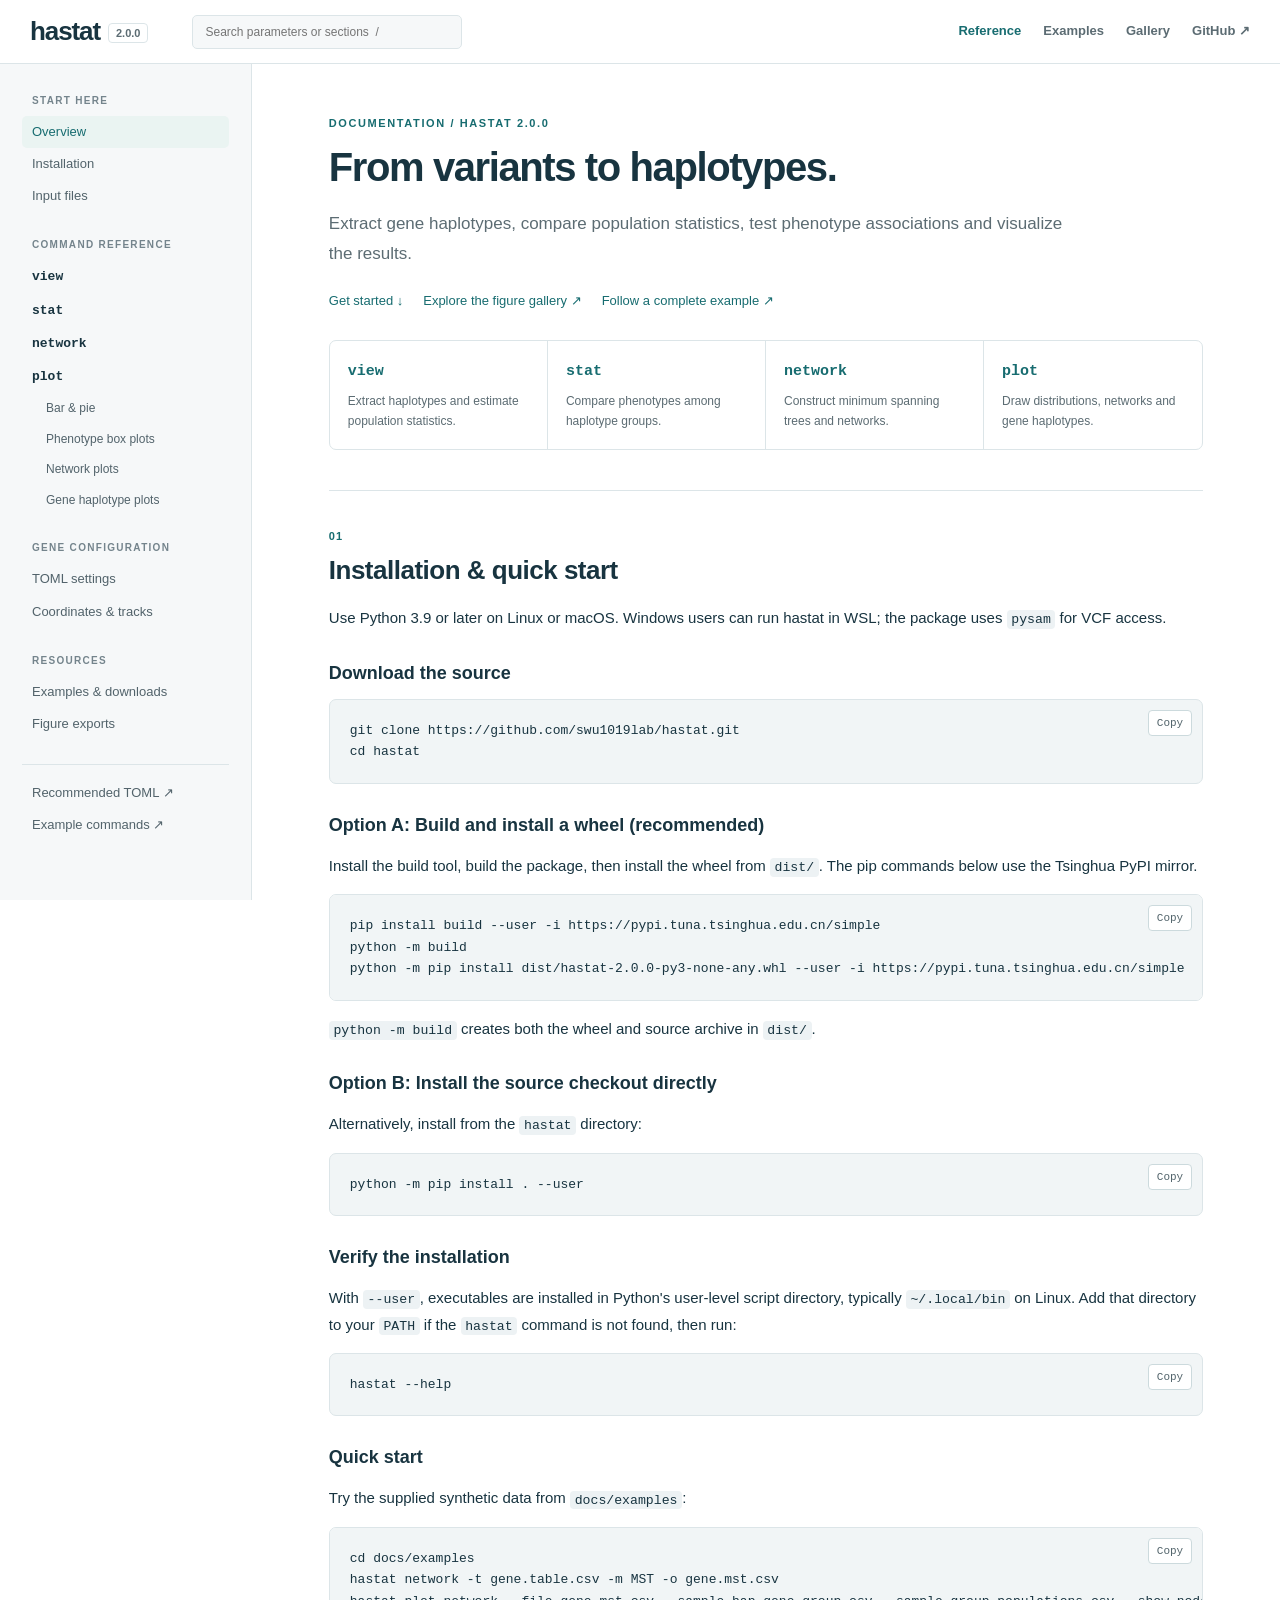
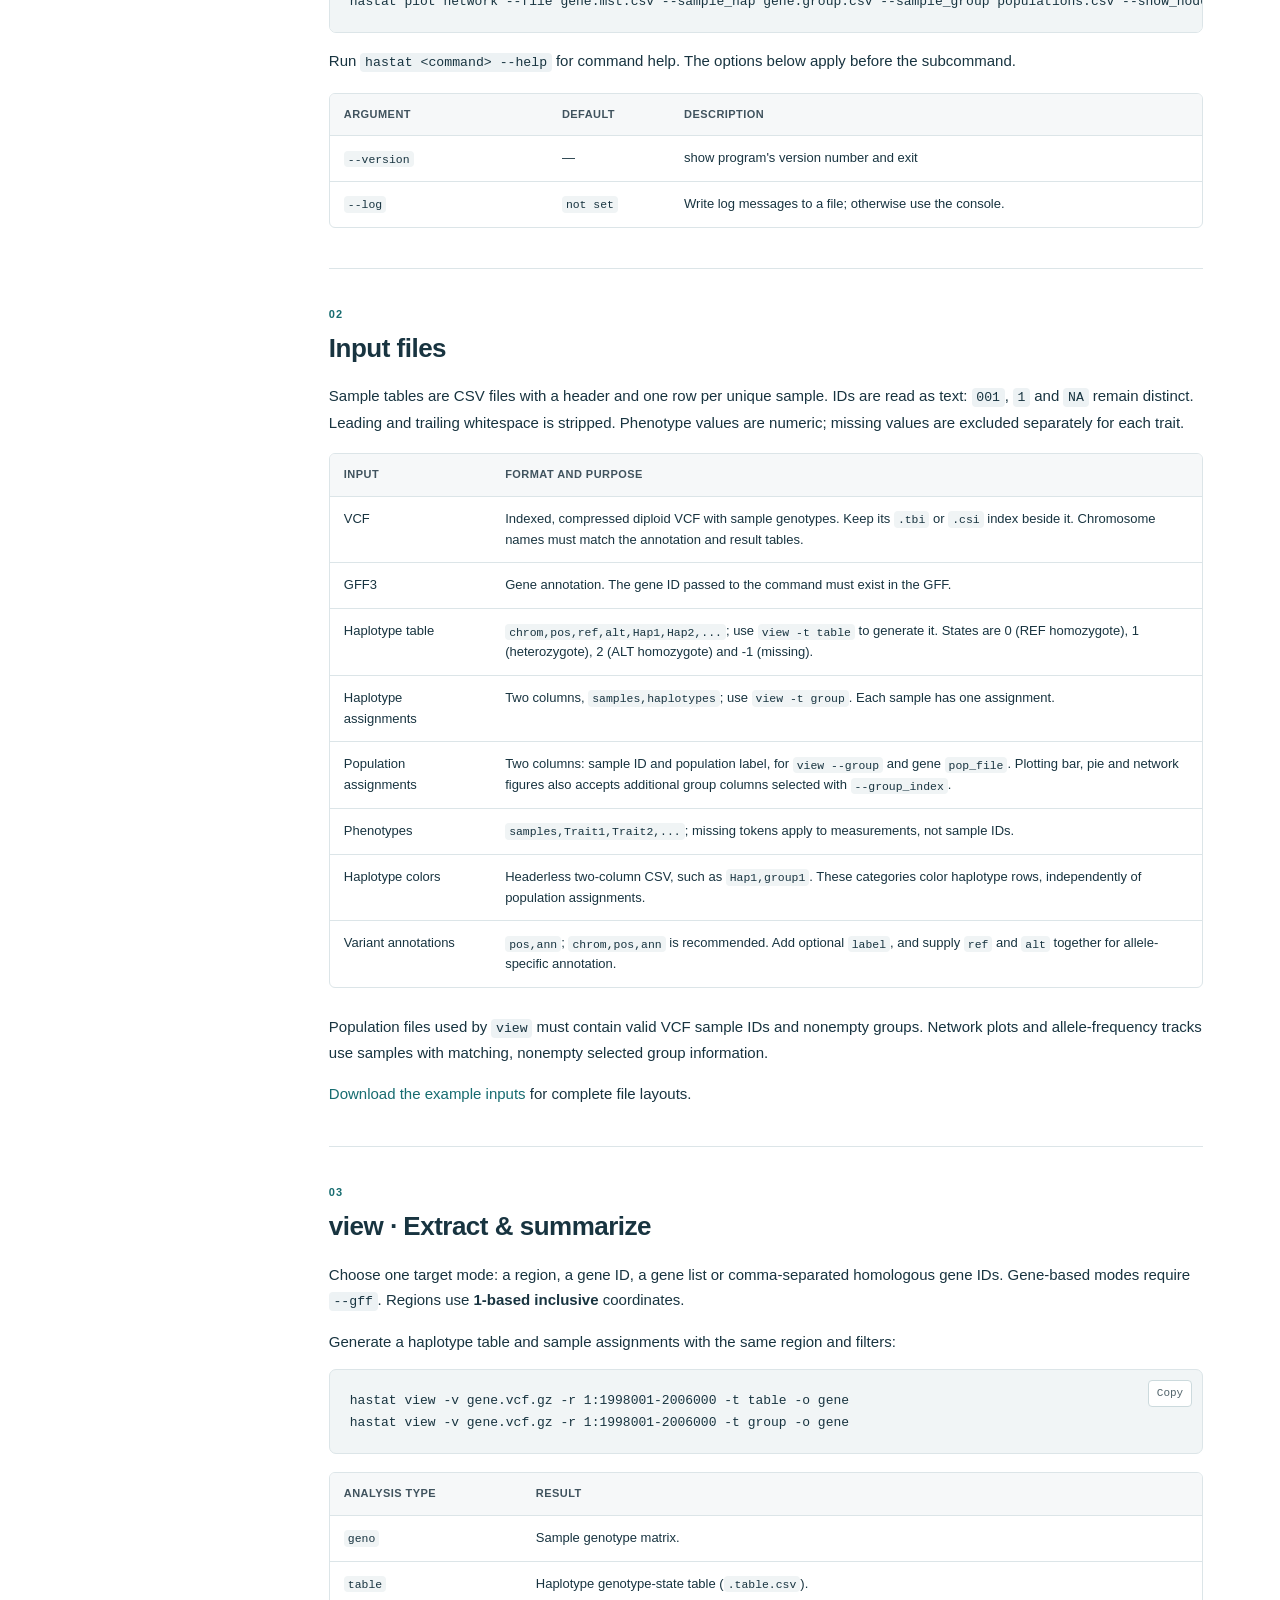
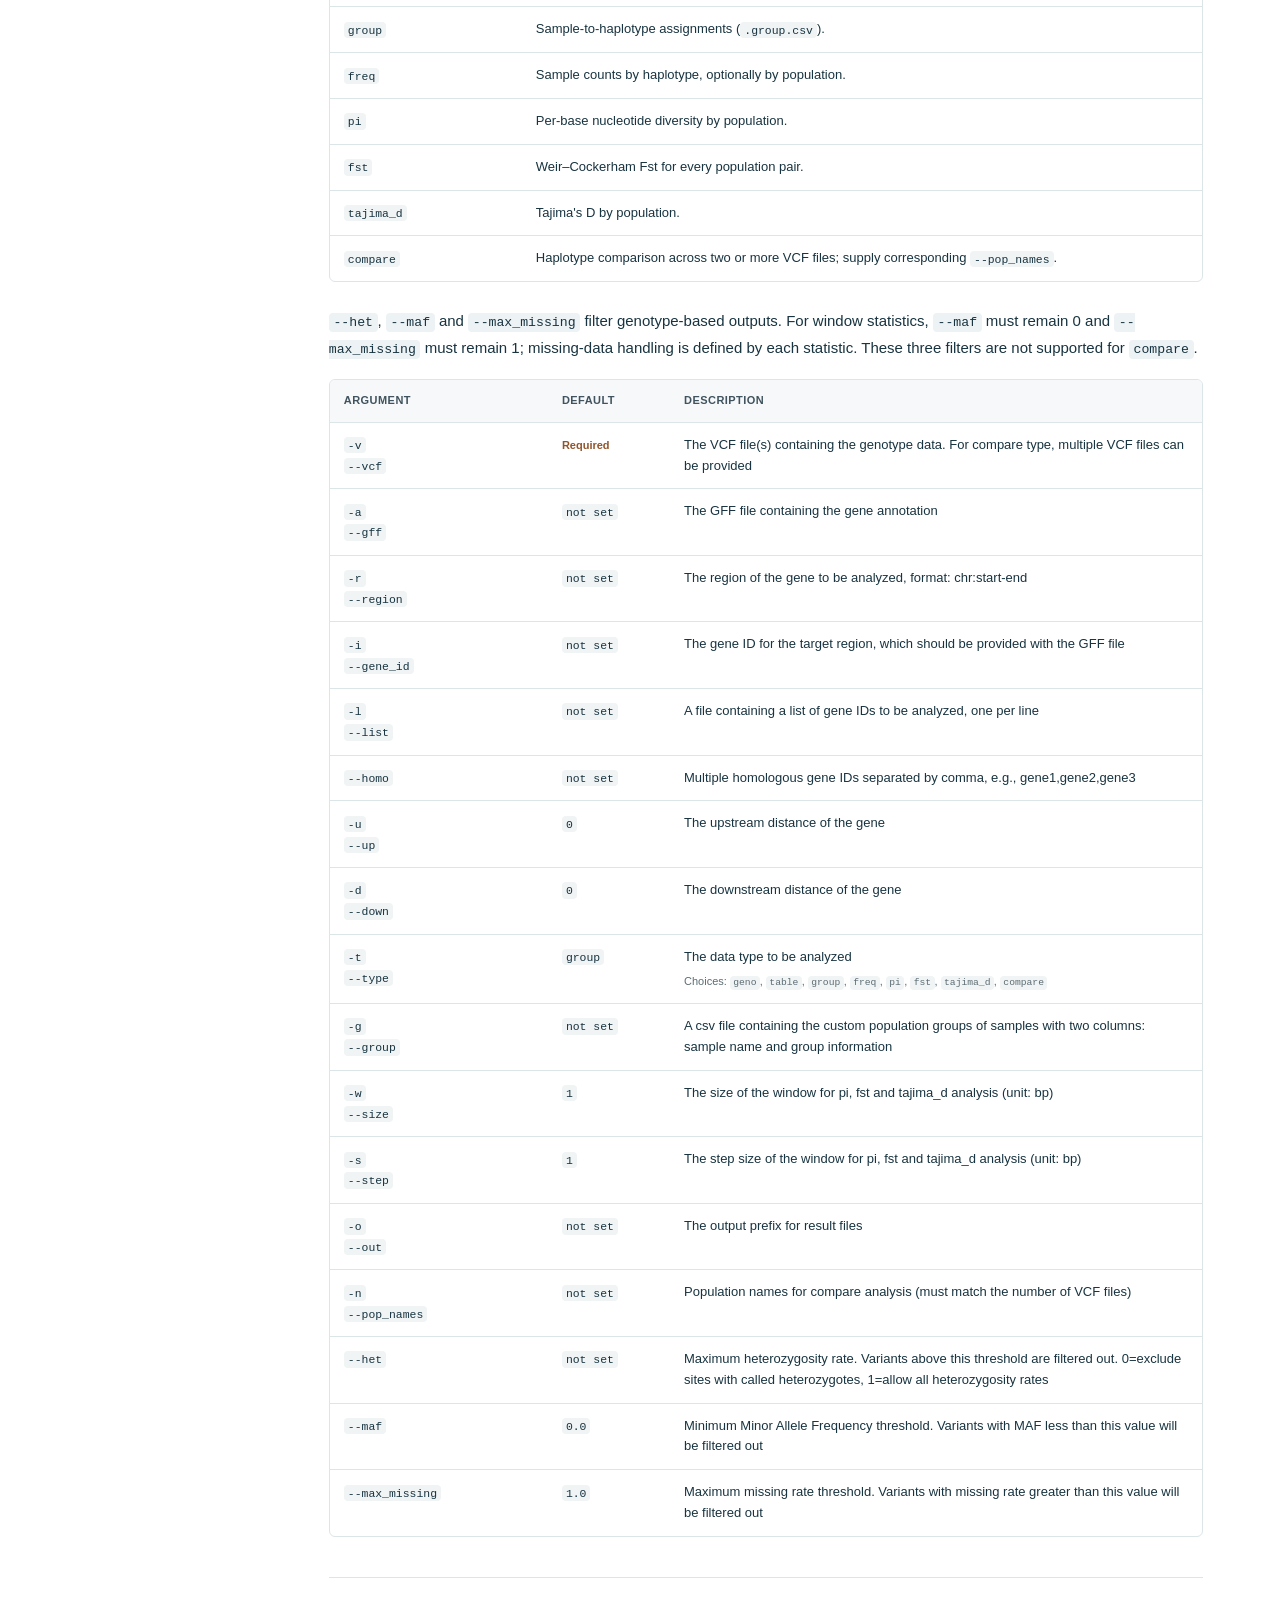
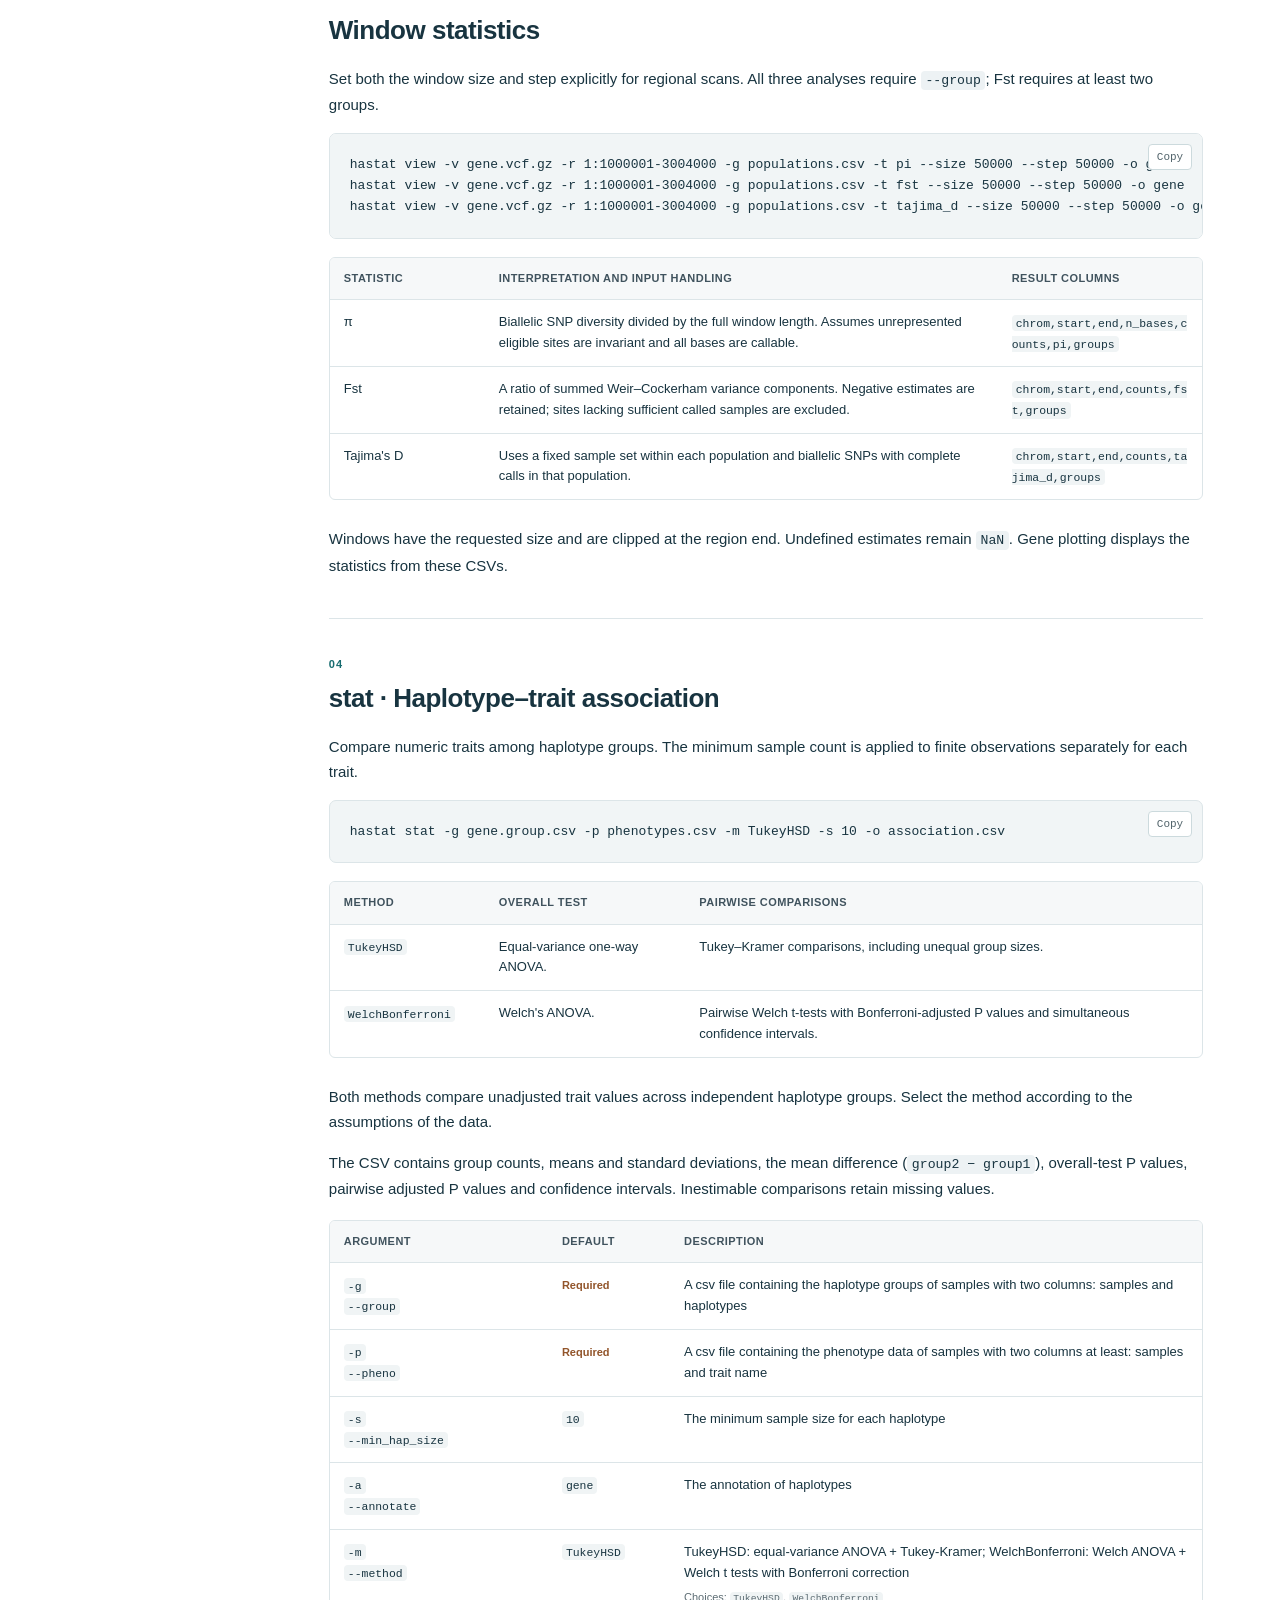
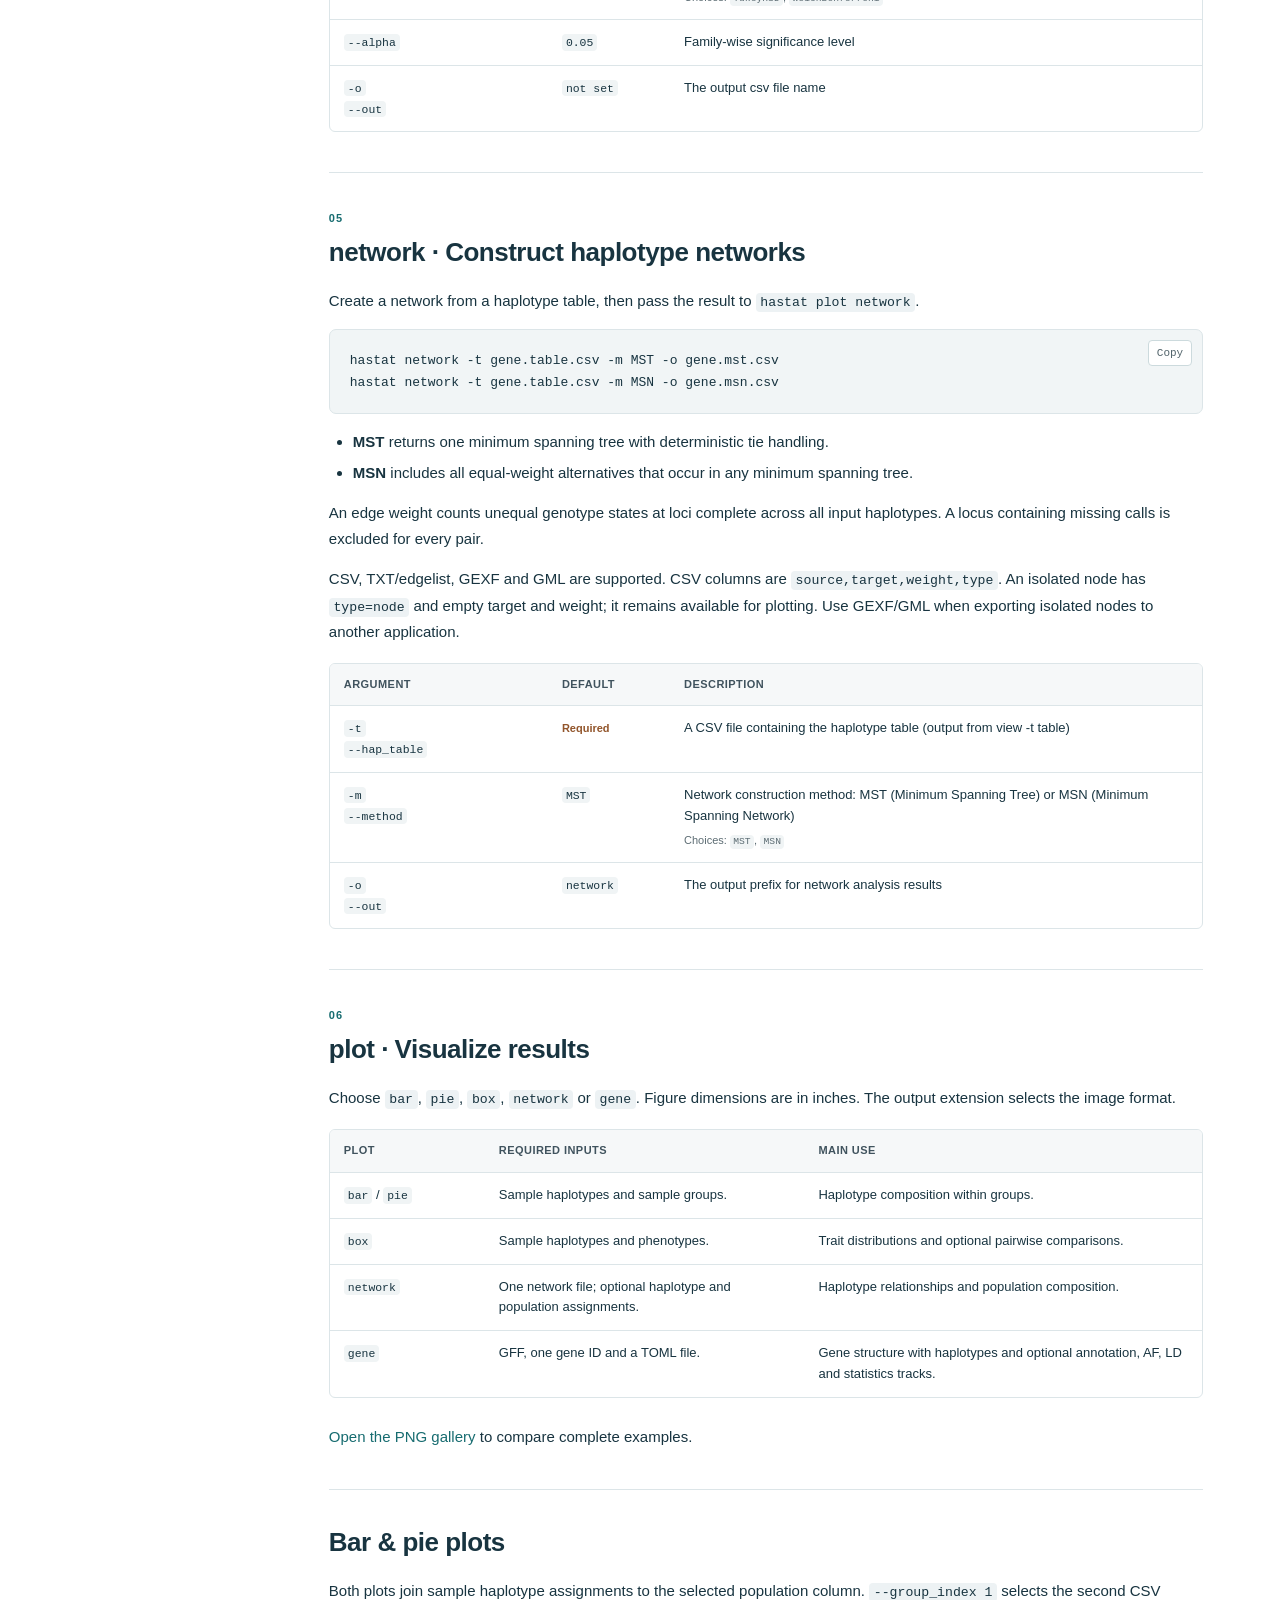
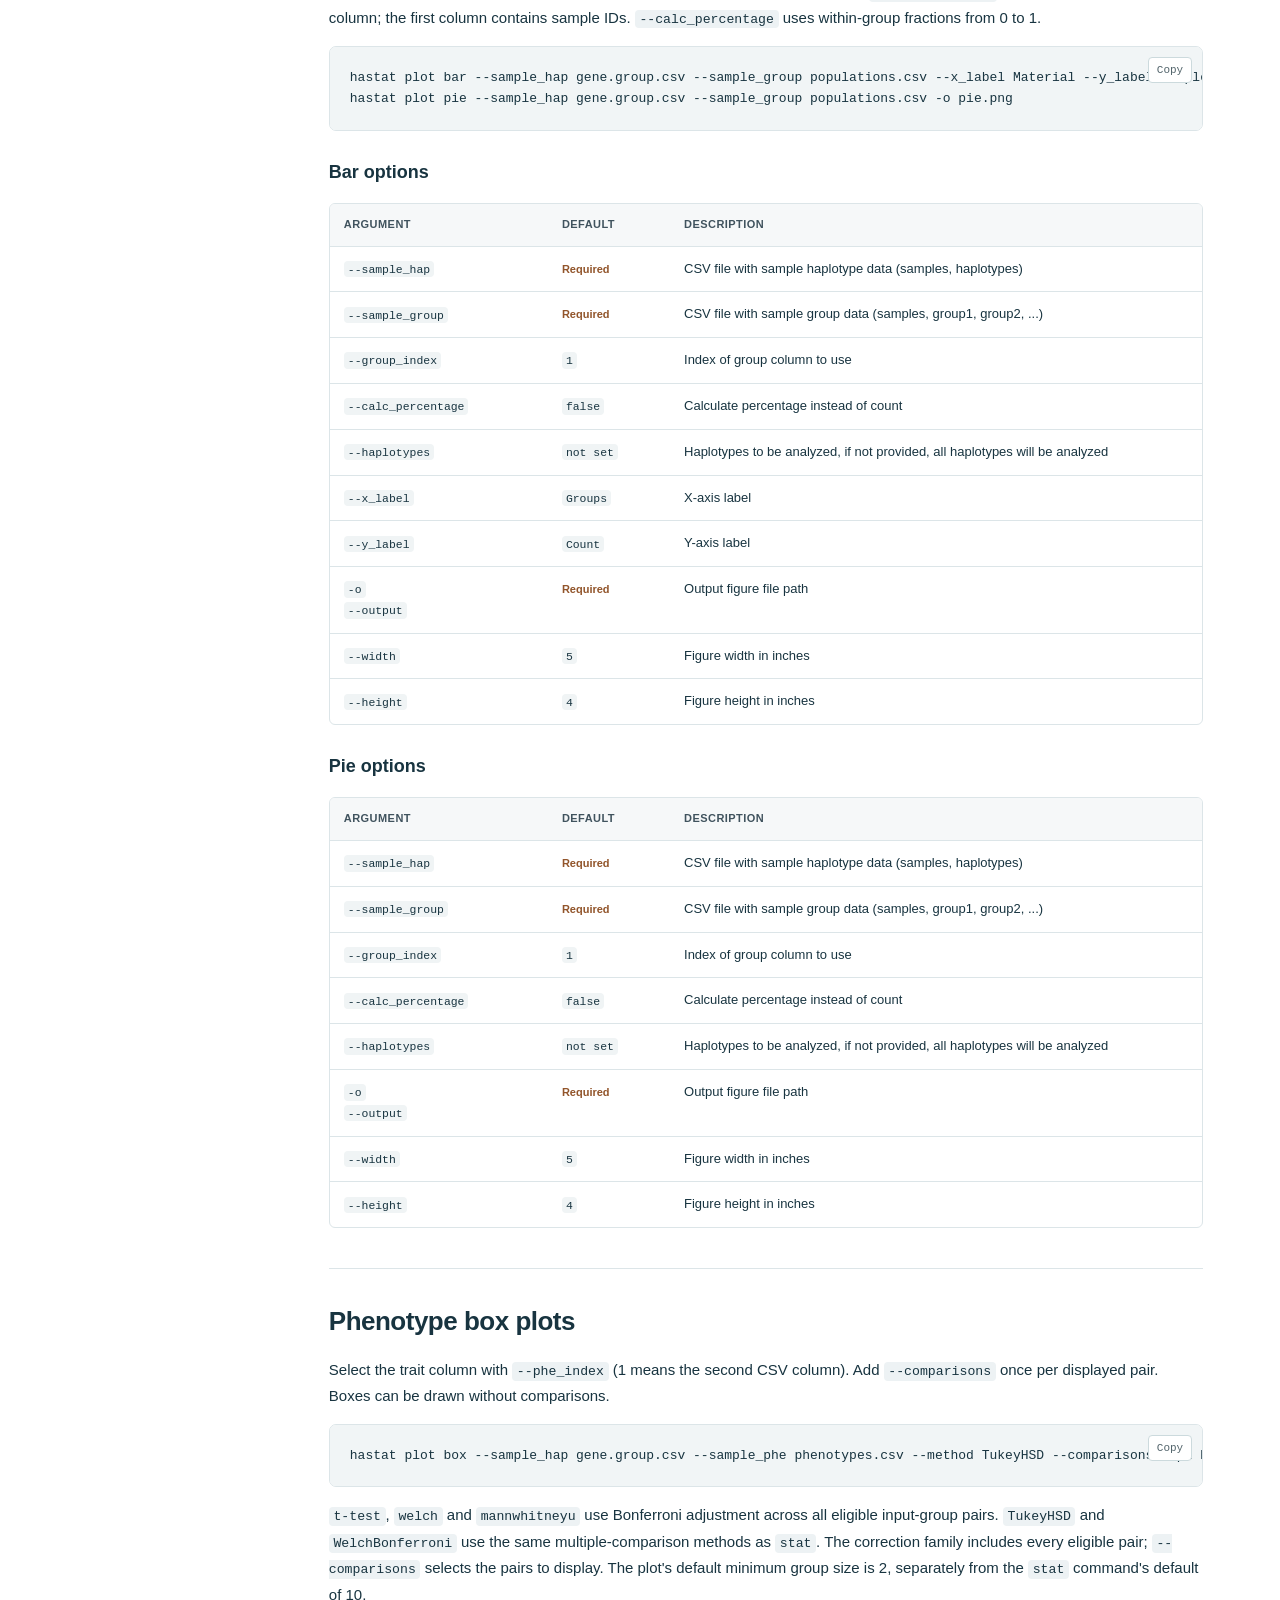
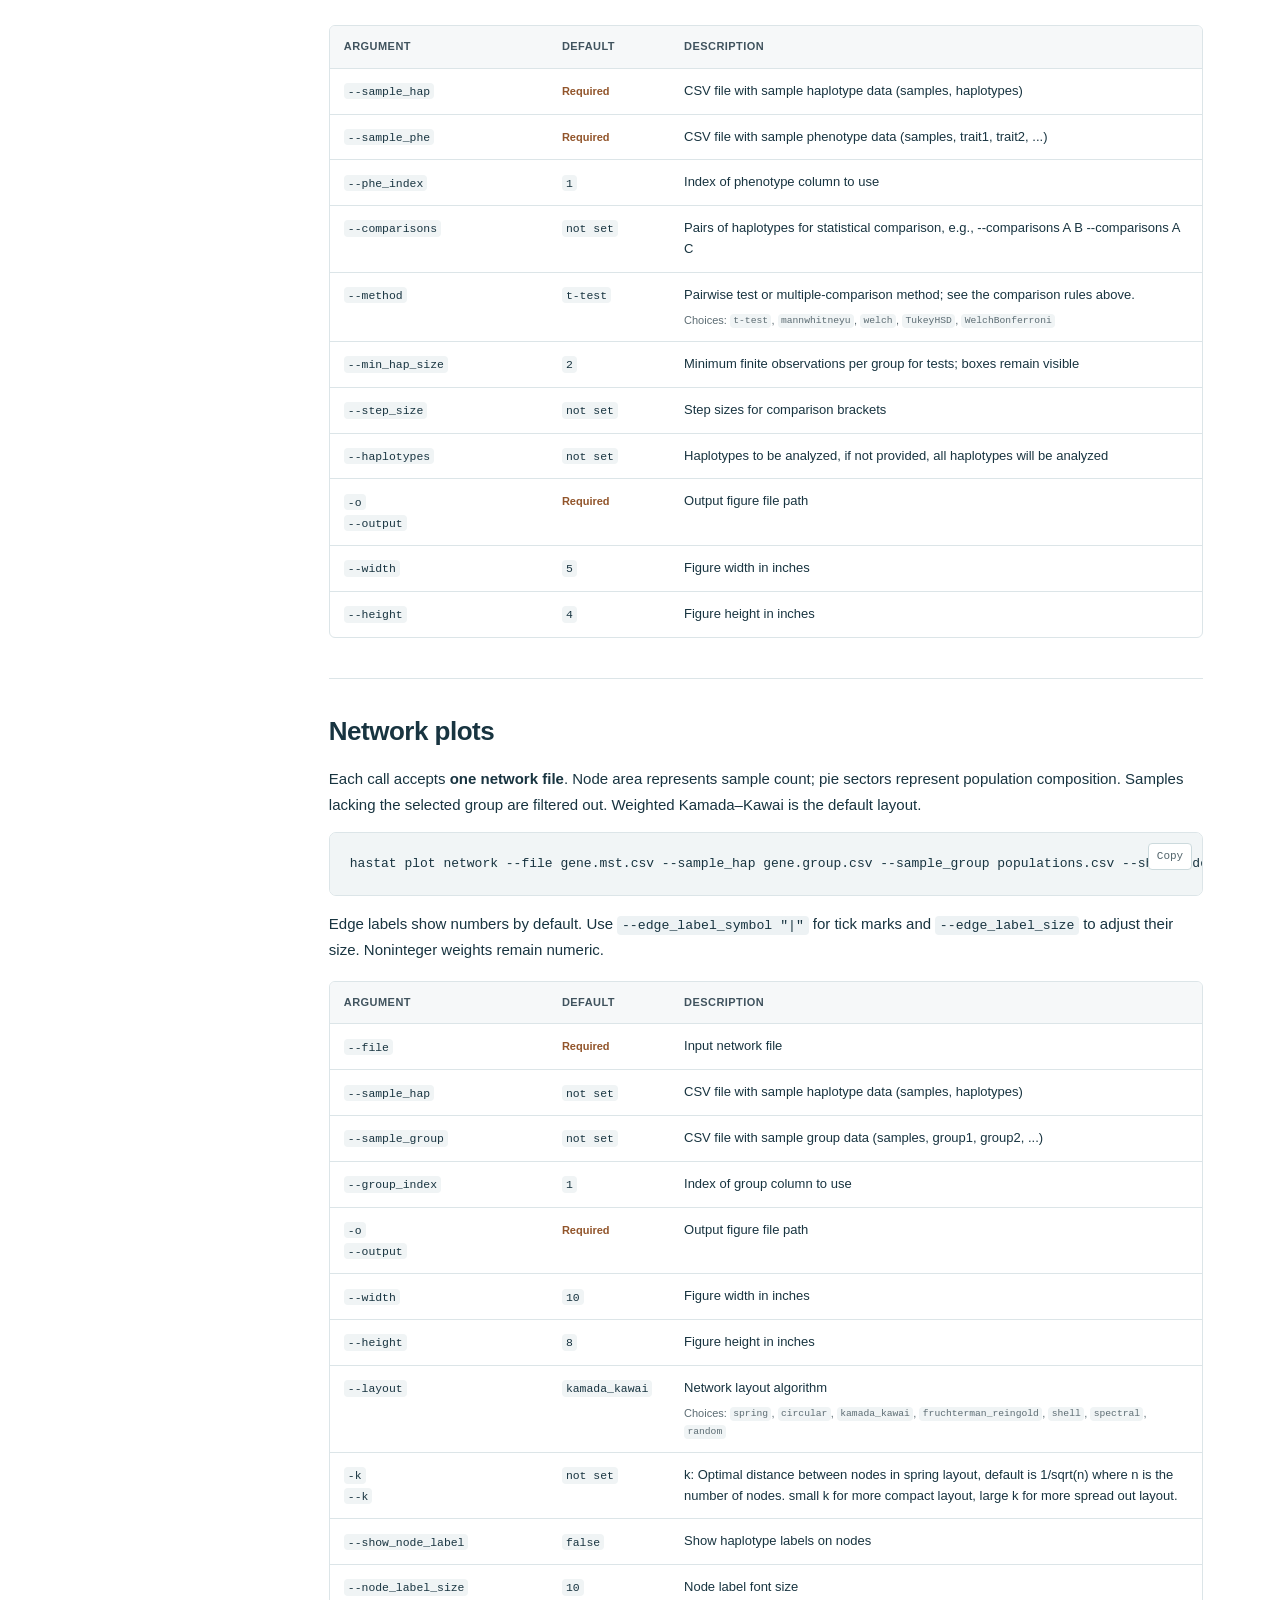
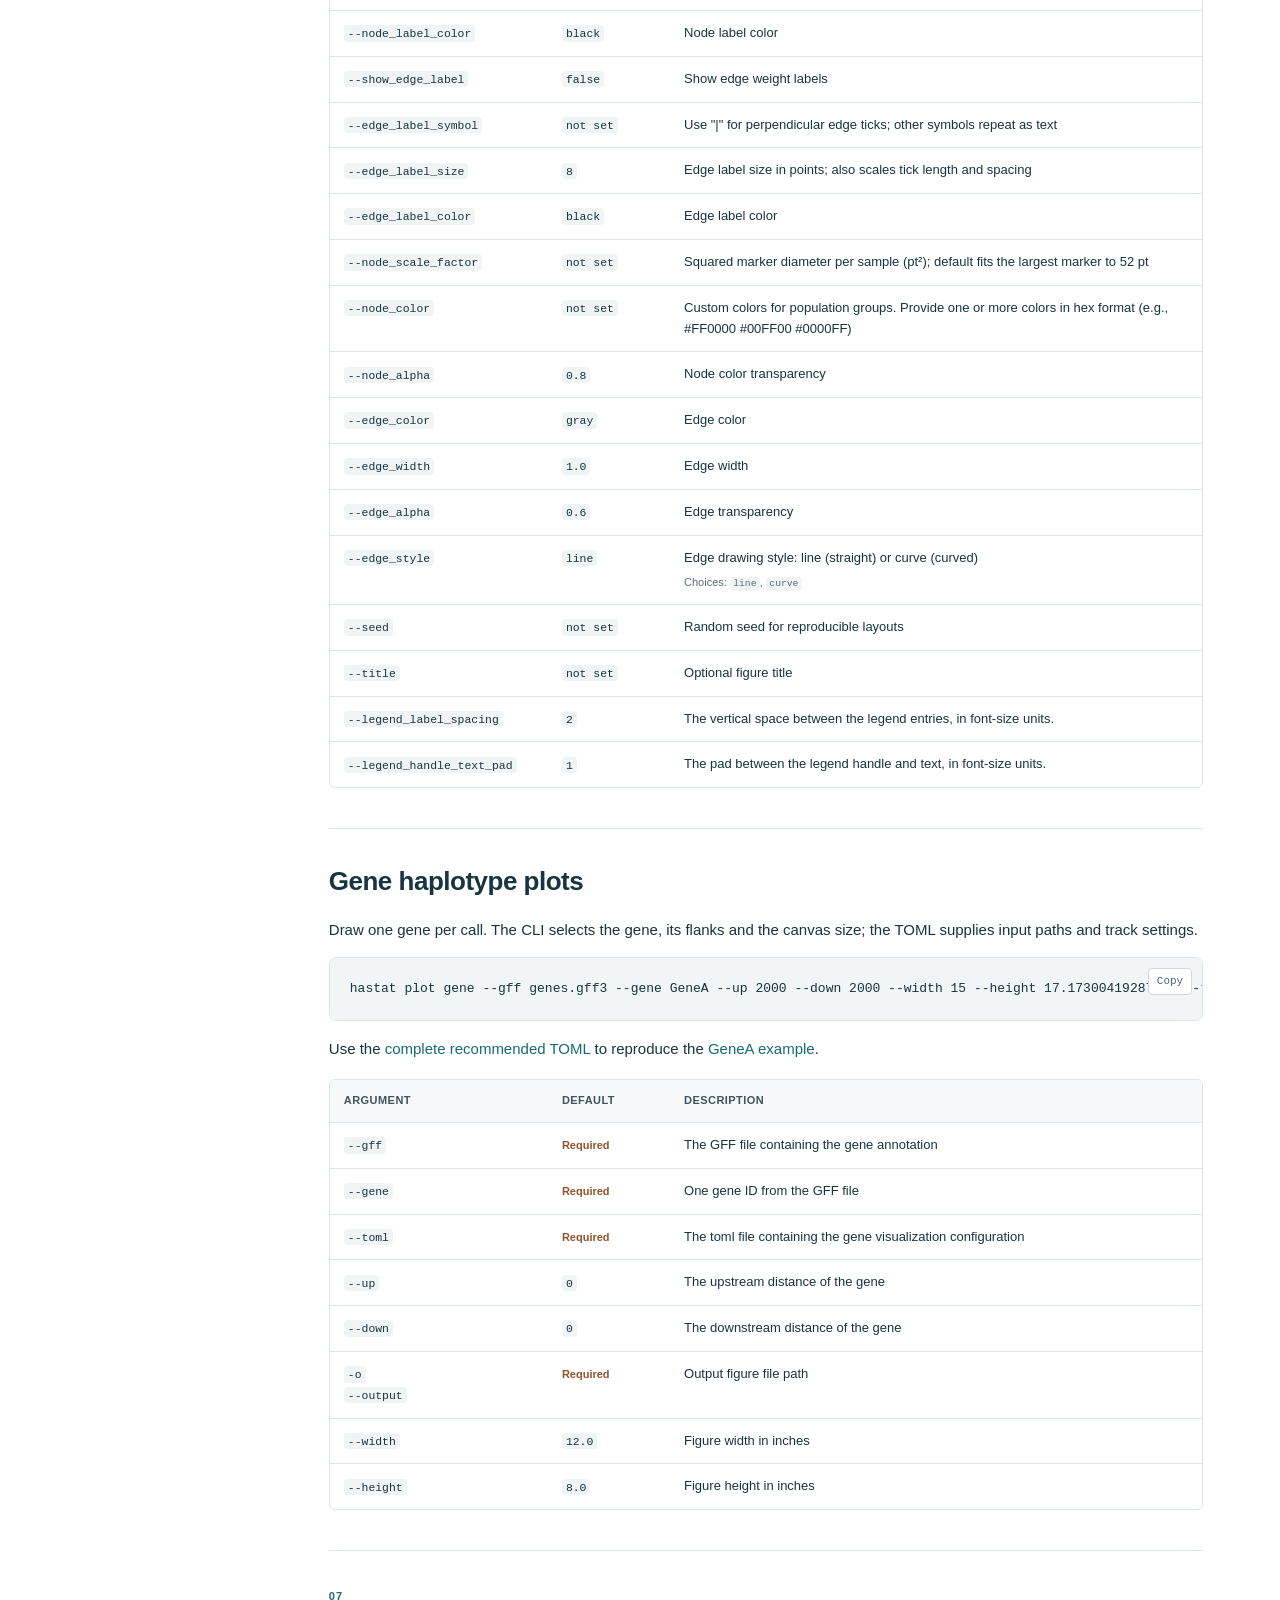
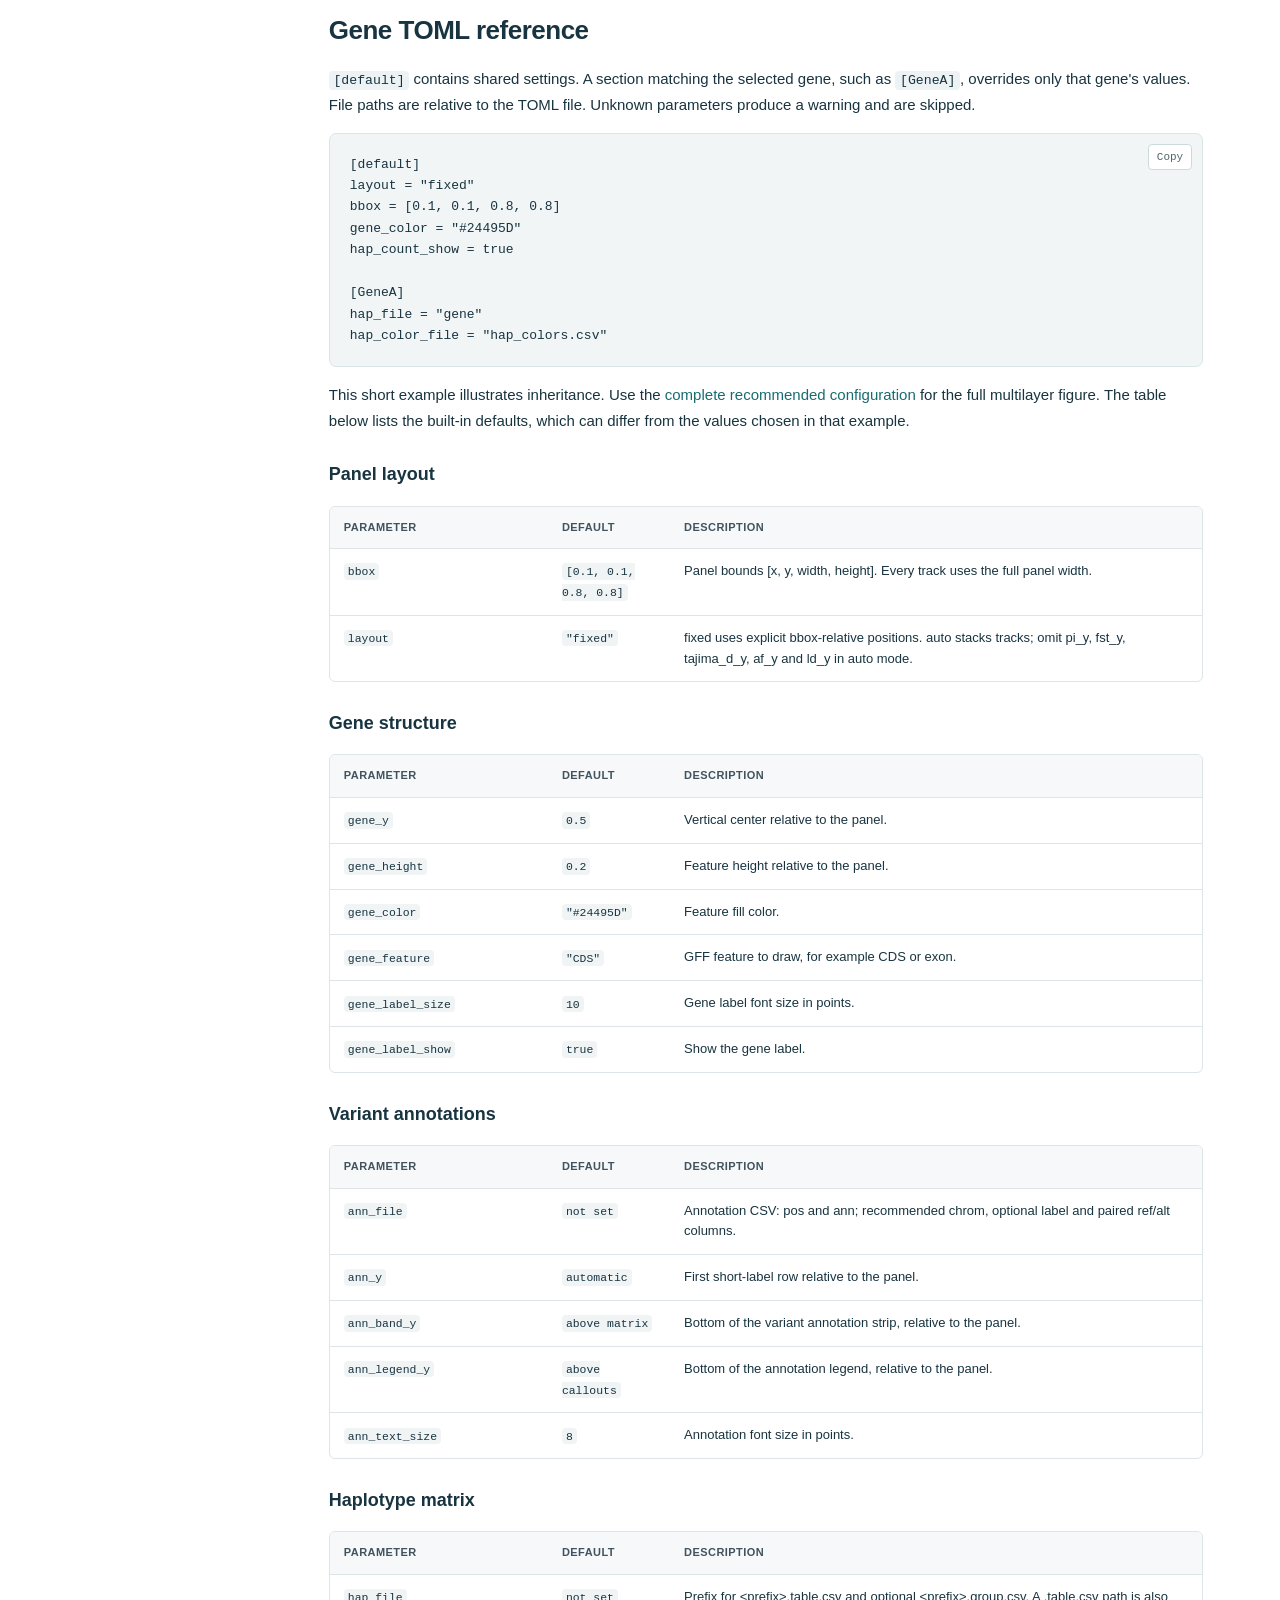
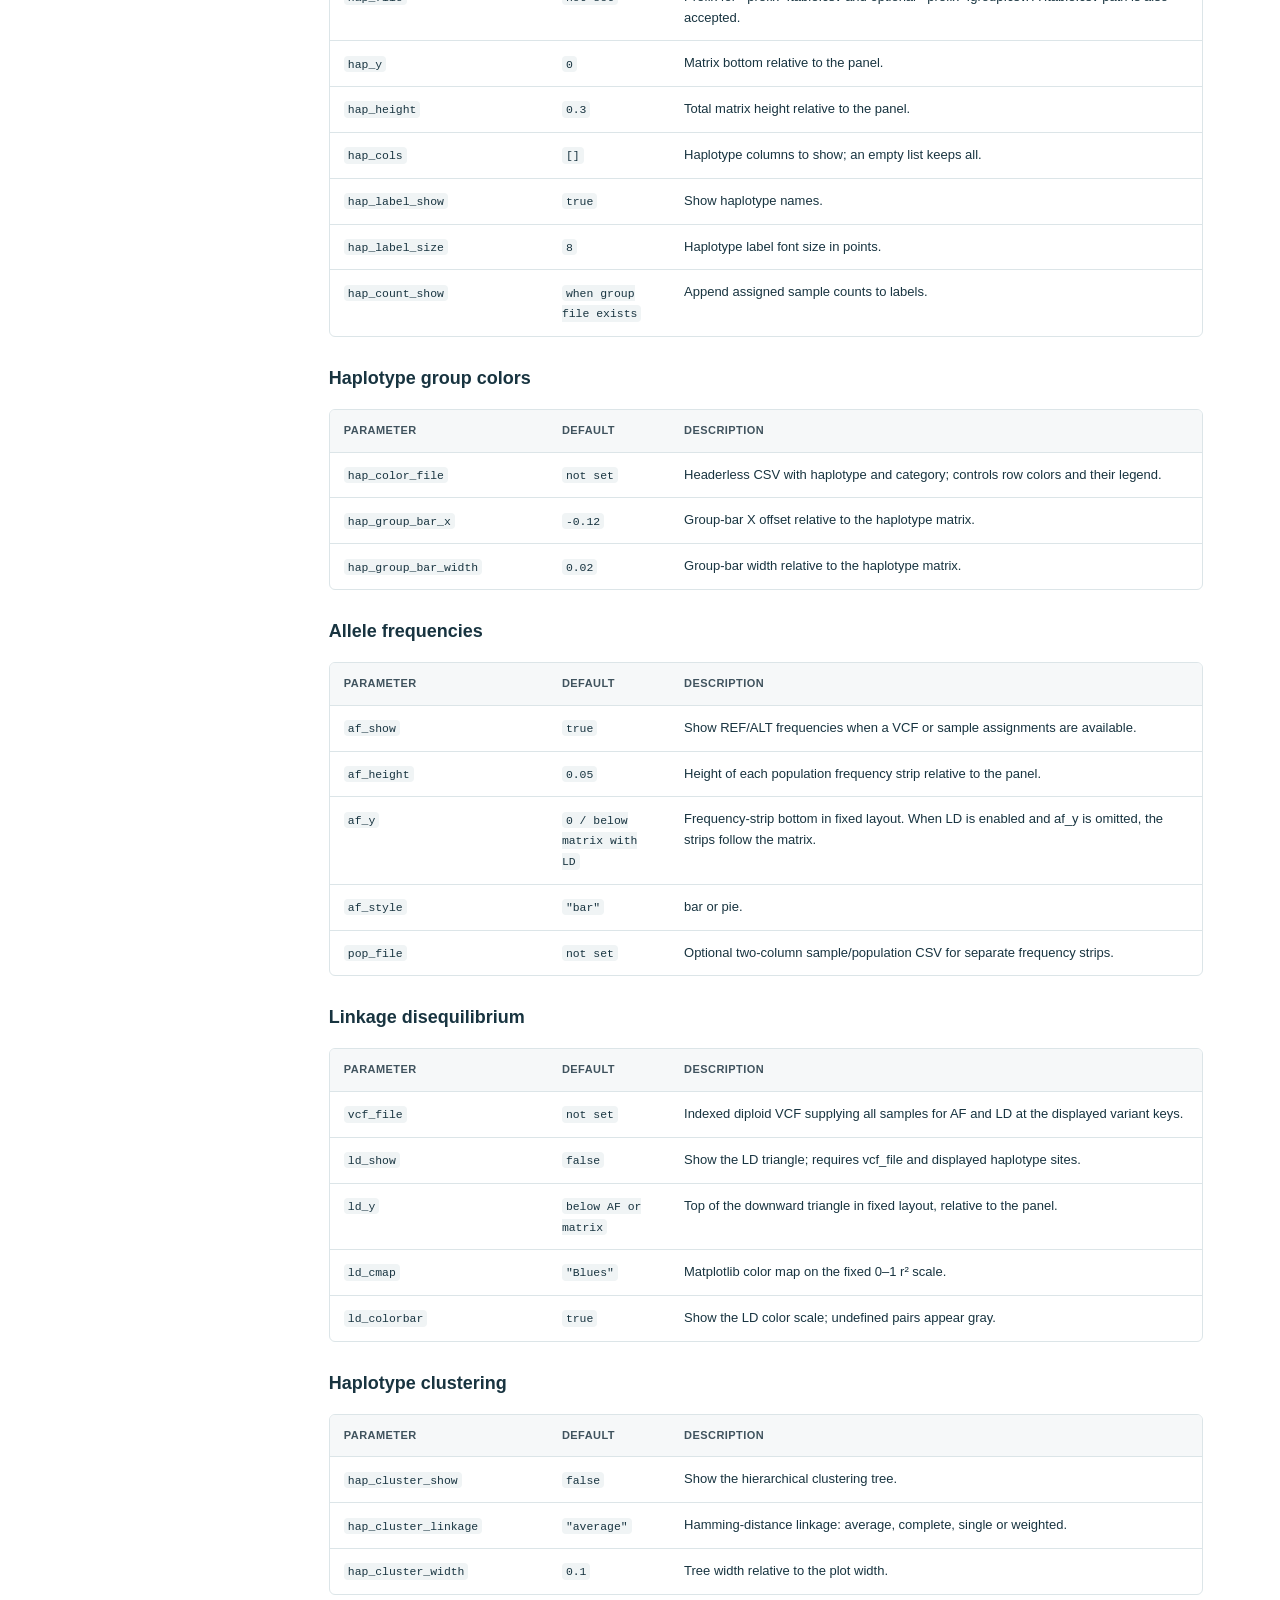
==== docs/index.html @ 5c86008a "Add web documentation, refine plots and remove GWAS" ====
<!doctype html>
<html lang="en"><head><meta charset="utf-8"><meta name="viewport" content="width=device-width, initial-scale=1"><meta name="description" content="hastat documentation: gene haplotypes, population statistics, phenotype association, networks and visualization."><title>Documentation · hastat</title><link rel="stylesheet" href="assets/docs.css"><script src="assets/docs.js" defer></script></head><body><a class="skip-link" href="#main">Skip to content</a><header class="topbar"><button class="menu-toggle" type="button" aria-label="Toggle navigation" aria-controls="sidebar" aria-expanded="false">☰</button><a class="brand" href="index.html">hastat<span class="version">2.0.0</span></a><div class="search"><label class="status-text" for="doc-search">Search documentation</label><input class="search-input" id="doc-search" type="search" placeholder="Search parameters or sections  /" autocomplete="off" aria-controls="search-results" aria-expanded="false"><div class="search-results" id="search-results" hidden></div></div><nav class="top-links" aria-label="Main navigation"><a href="index.html" aria-current="page">Reference</a><a href="examples.html">Examples</a><a href="gallery.html">Gallery</a><a class="repo-link" href="https://github.com/swu1019lab/hastat">GitHub ↗</a></nav></header><aside class="sidebar" id="sidebar"><nav aria-label="Documentation sections"><p class="nav-caption">Start here</p><a class="" href="#overview">Overview</a><a class="" href="#installation">Installation</a><a class="" href="#inputs">Input files</a><p class="nav-caption">Command reference</p><a class="" href="#view"><span class="nav-code">view</span></a><a class="" href="#statistics"><span class="nav-code">stat</span></a><a class="" href="#network"><span class="nav-code">network</span></a><a class="" href="#plot"><span class="nav-code">plot</span></a><a class="sub-link" href="#plot-bar">Bar & pie</a><a class="sub-link" href="#plot-box">Phenotype box plots</a><a class="sub-link" href="#plot-network">Network plots</a><a class="sub-link" href="#plot-gene">Gene haplotype plots</a><p class="nav-caption">Gene configuration</p><a class="" href="#gene-config">TOML settings</a><a class="" href="#gene-coordinates">Coordinates & tracks</a><p class="nav-caption">Resources</p><a class="" href="#examples">Examples & downloads</a><a class="" href="#exports">Figure exports</a></nav><div class="sidebar-bottom"><a href="examples/gene_tracks.toml">Recommended TOML ↗</a><a href="examples/commands.sh">Example commands ↗</a></div></aside><main class="page" id="main"><article class="article "><section id="overview" data-search="Overview"><p class="eyebrow">Documentation / hastat 2.0.0</p><h1>From variants to haplotypes.</h1><p class="lead">Extract gene haplotypes, compare population statistics, test phenotype associations and visualize the results.</p><div class="intro-links"><a href="#installation">Get started ↓</a><a href="gallery.html">Explore the figure gallery ↗</a><a href="examples.html">Follow a complete example ↗</a></div><div class="module-grid"><a href="#view"><code>view</code><span>Extract haplotypes and estimate population statistics.</span></a><a href="#statistics"><code>stat</code><span>Compare phenotypes among haplotype groups.</span></a><a href="#network"><code>network</code><span>Construct minimum spanning trees and networks.</span></a><a href="#plot"><code>plot</code><span>Draw distributions, networks and gene haplotypes.</span></a></div></section><section class="doc-section" id="installation" data-search="Installation &amp; quick start"><div class="section-number">01</div><h2>Installation & quick start</h2><p>Use Python 3.9 or later on Linux or macOS. Windows users can run hastat in WSL; the package uses <code>pysam</code> for VCF access.</p>
<h3>Download the source</h3>
<pre><code class="lang-bash">git clone https://github.com/swu1019lab/hastat.git
cd hastat
</code></pre>
<h3>Option A: Build and install a wheel (recommended)</h3>
<p>Install the build tool, build the package, then install the wheel from <code>dist/</code>.
The pip commands below use the Tsinghua PyPI mirror.</p>
<pre><code class="lang-bash">pip install build --user -i https://pypi.tuna.tsinghua.edu.cn/simple
python -m build
python -m pip install dist/hastat-2.0.0-py3-none-any.whl --user -i https://pypi.tuna.tsinghua.edu.cn/simple
</code></pre>
<p><code>python -m build</code> creates both the wheel and source archive in <code>dist/</code>.</p>
<h3>Option B: Install the source checkout directly</h3>
<p>Alternatively, install from the <code>hastat</code> directory:</p>
<pre><code class="lang-bash">python -m pip install . --user
</code></pre>
<h3>Verify the installation</h3>
<p>With <code>--user</code>, executables are installed in Python's user-level script directory,
typically <code>~/.local/bin</code> on Linux. Add that directory to your <code>PATH</code> if the
<code>hastat</code> command is not found, then run:</p>
<pre><code class="lang-bash">hastat --help
</code></pre>
<h3>Quick start</h3>
<p>Try the supplied synthetic data from <code>docs/examples</code>:</p>
<pre><code class="lang-bash">cd docs/examples
hastat network -t gene.table.csv -m MST -o gene.mst.csv
hastat plot network --file gene.mst.csv --sample_hap gene.group.csv --sample_group populations.csv --show_node_label --show_edge_label -o network.png
</code></pre>
<p>Run <code>hastat &lt;command&gt; --help</code> for command help. The options below apply before the subcommand.</p>
<table class="param-table"><thead><tr><th>Argument</th><th>Default</th><th>Description</th></tr></thead><tbody><tr id="global-version" data-search="global --version"><td><code>--version</code></td><td>—</td><td>show program&#x27;s version number and exit</td></tr><tr id="global-log" data-search="global --log"><td><code>--log</code></td><td><code>not set</code></td><td>Write log messages to a file; otherwise use the console.</td></tr></tbody></table></section><section class="doc-section" id="inputs" data-search="Input files"><div class="section-number">02</div><h2>Input files</h2><p>Sample tables are CSV files with a header and one row per unique sample. IDs are read as text: <code>001</code>, <code>1</code> and <code>NA</code> remain distinct. Leading and trailing whitespace is stripped. Phenotype values are numeric; missing values are excluded separately for each trait.</p>
<table>
<thead><tr>
<th style="text-align:left">Input</th>
<th style="text-align:left">Format and purpose</th>
</tr>
</thead>
<tbody>
<tr>
<td style="text-align:left">VCF</td>
<td style="text-align:left">Indexed, compressed diploid VCF with sample genotypes. Keep its <code>.tbi</code> or <code>.csi</code> index beside it. Chromosome names must match the annotation and result tables.</td>
</tr>
<tr>
<td style="text-align:left">GFF3</td>
<td style="text-align:left">Gene annotation. The gene ID passed to the command must exist in the GFF.</td>
</tr>
<tr>
<td style="text-align:left">Haplotype table</td>
<td style="text-align:left"><code>chrom,pos,ref,alt,Hap1,Hap2,...</code>; use <code>view -t table</code> to generate it. States are 0 (REF homozygote), 1 (heterozygote), 2 (ALT homozygote) and -1 (missing).</td>
</tr>
<tr>
<td style="text-align:left">Haplotype assignments</td>
<td style="text-align:left">Two columns, <code>samples,haplotypes</code>; use <code>view -t group</code>. Each sample has one assignment.</td>
</tr>
<tr>
<td style="text-align:left">Population assignments</td>
<td style="text-align:left">Two columns: sample ID and population label, for <code>view --group</code> and gene <code>pop_file</code>. Plotting bar, pie and network figures also accepts additional group columns selected with <code>--group_index</code>.</td>
</tr>
<tr>
<td style="text-align:left">Phenotypes</td>
<td style="text-align:left"><code>samples,Trait1,Trait2,...</code>; missing tokens apply to measurements, not sample IDs.</td>
</tr>
<tr>
<td style="text-align:left">Haplotype colors</td>
<td style="text-align:left">Headerless two-column CSV, such as <code>Hap1,group1</code>. These categories color haplotype rows, independently of population assignments.</td>
</tr>
<tr>
<td style="text-align:left">Variant annotations</td>
<td style="text-align:left"><code>pos,ann</code>; <code>chrom,pos,ann</code> is recommended. Add optional <code>label</code>, and supply <code>ref</code> and <code>alt</code> together for allele-specific annotation.</td>
</tr>
</tbody>
</table>
<p>Population files used by <code>view</code> must contain valid VCF sample IDs and nonempty groups. Network plots and allele-frequency tracks use samples with matching, nonempty selected group information.</p>
<p><a href="examples.html#inputs">Download the example inputs</a> for complete file layouts.</p>
</section><section class="doc-section" id="view" data-search="view · Extract &amp; summarize"><div class="section-number">03</div><h2>view · Extract & summarize</h2><p>Choose one target mode: a region, a gene ID, a gene list or comma-separated homologous gene IDs. Gene-based modes require <code>--gff</code>. Regions use <strong>1-based inclusive</strong> coordinates.</p>
<p>Generate a haplotype table and sample assignments with the same region and filters:</p>
<pre><code class="lang-bash">hastat view -v gene.vcf.gz -r 1:1998001-2006000 -t table -o gene
hastat view -v gene.vcf.gz -r 1:1998001-2006000 -t group -o gene
</code></pre>
<table>
<thead><tr>
<th style="text-align:left">Analysis type</th>
<th style="text-align:left">Result</th>
</tr>
</thead>
<tbody>
<tr>
<td style="text-align:left"><code>geno</code></td>
<td style="text-align:left">Sample genotype matrix.</td>
</tr>
<tr>
<td style="text-align:left"><code>table</code></td>
<td style="text-align:left">Haplotype genotype-state table (<code>.table.csv</code>).</td>
</tr>
<tr>
<td style="text-align:left"><code>group</code></td>
<td style="text-align:left">Sample-to-haplotype assignments (<code>.group.csv</code>).</td>
</tr>
<tr>
<td style="text-align:left"><code>freq</code></td>
<td style="text-align:left">Sample counts by haplotype, optionally by population.</td>
</tr>
<tr>
<td style="text-align:left"><code>pi</code></td>
<td style="text-align:left">Per-base nucleotide diversity by population.</td>
</tr>
<tr>
<td style="text-align:left"><code>fst</code></td>
<td style="text-align:left">Weir–Cockerham Fst for every population pair.</td>
</tr>
<tr>
<td style="text-align:left"><code>tajima_d</code></td>
<td style="text-align:left">Tajima's D by population.</td>
</tr>
<tr>
<td style="text-align:left"><code>compare</code></td>
<td style="text-align:left">Haplotype comparison across two or more VCF files; supply corresponding <code>--pop_names</code>.</td>
</tr>
</tbody>
</table>
<p><code>--het</code>, <code>--maf</code> and <code>--max_missing</code> filter genotype-based outputs. For window statistics, <code>--maf</code> must remain 0 and <code>--max_missing</code> must remain 1; missing-data handling is defined by each statistic. These three filters are not supported for <code>compare</code>.</p>
<table class="param-table"><thead><tr><th>Argument</th><th>Default</th><th>Description</th></tr></thead><tbody><tr id="view-vcf" data-search="view -v --vcf"><td><code>-v</code><br><code>--vcf</code></td><td><span class="required">Required</span></td><td>The VCF file(s) containing the genotype data. For compare type, multiple VCF files can be provided</td></tr><tr id="view-gff" data-search="view -a --gff"><td><code>-a</code><br><code>--gff</code></td><td><code>not set</code></td><td>The GFF file containing the gene annotation</td></tr><tr id="view-region" data-search="view -r --region"><td><code>-r</code><br><code>--region</code></td><td><code>not set</code></td><td>The region of the gene to be analyzed, format: chr:start-end</td></tr><tr id="view-gene-id" data-search="view -i --gene_id"><td><code>-i</code><br><code>--gene_id</code></td><td><code>not set</code></td><td>The gene ID for the target region, which should be provided with the GFF file</td></tr><tr id="view-list" data-search="view -l --list"><td><code>-l</code><br><code>--list</code></td><td><code>not set</code></td><td>A file containing a list of gene IDs to be analyzed, one per line</td></tr><tr id="view-homo" data-search="view --homo"><td><code>--homo</code></td><td><code>not set</code></td><td>Multiple homologous gene IDs separated by comma, e.g., gene1,gene2,gene3</td></tr><tr id="view-up" data-search="view -u --up"><td><code>-u</code><br><code>--up</code></td><td><code>0</code></td><td>The upstream distance of the gene</td></tr><tr id="view-down" data-search="view -d --down"><td><code>-d</code><br><code>--down</code></td><td><code>0</code></td><td>The downstream distance of the gene</td></tr><tr id="view-type" data-search="view -t --type"><td><code>-t</code><br><code>--type</code></td><td><code>group</code></td><td>The data type to be analyzed<small>Choices: <code>geno</code>, <code>table</code>, <code>group</code>, <code>freq</code>, <code>pi</code>, <code>fst</code>, <code>tajima_d</code>, <code>compare</code></small></td></tr><tr id="view-group" data-search="view -g --group"><td><code>-g</code><br><code>--group</code></td><td><code>not set</code></td><td>A csv file containing the custom population groups of samples with two columns: sample name and group information</td></tr><tr id="view-size" data-search="view -w --size"><td><code>-w</code><br><code>--size</code></td><td><code>1</code></td><td>The size of the window for pi, fst and tajima_d analysis (unit: bp)</td></tr><tr id="view-step" data-search="view -s --step"><td><code>-s</code><br><code>--step</code></td><td><code>1</code></td><td>The step size of the window for pi, fst and tajima_d analysis (unit: bp)</td></tr><tr id="view-out" data-search="view -o --out"><td><code>-o</code><br><code>--out</code></td><td><code>not set</code></td><td>The output prefix for result files</td></tr><tr id="view-pop-names" data-search="view -n --pop_names"><td><code>-n</code><br><code>--pop_names</code></td><td><code>not set</code></td><td>Population names for compare analysis (must match the number of VCF files)</td></tr><tr id="view-het" data-search="view --het"><td><code>--het</code></td><td><code>not set</code></td><td>Maximum heterozygosity rate. Variants above this threshold are filtered out. 0=exclude sites with called heterozygotes, 1=allow all heterozygosity rates</td></tr><tr id="view-maf" data-search="view --maf"><td><code>--maf</code></td><td><code>0.0</code></td><td>Minimum Minor Allele Frequency threshold. Variants with MAF less than this value will be filtered out</td></tr><tr id="view-max-missing" data-search="view --max_missing"><td><code>--max_missing</code></td><td><code>1.0</code></td><td>Maximum missing rate threshold. Variants with missing rate greater than this value will be filtered out</td></tr></tbody></table></section><section class="doc-section" id="window-statistics" data-search="Window statistics"><h2>Window statistics</h2><p>Set both the window size and step explicitly for regional scans. All three analyses require <code>--group</code>; Fst requires at least two groups.</p>
<pre><code class="lang-bash">hastat view -v gene.vcf.gz -r 1:1000001-3004000 -g populations.csv -t pi --size 50000 --step 50000 -o gene
hastat view -v gene.vcf.gz -r 1:1000001-3004000 -g populations.csv -t fst --size 50000 --step 50000 -o gene
hastat view -v gene.vcf.gz -r 1:1000001-3004000 -g populations.csv -t tajima_d --size 50000 --step 50000 -o gene
</code></pre>
<table>
<thead><tr>
<th style="text-align:left">Statistic</th>
<th style="text-align:left">Interpretation and input handling</th>
<th style="text-align:left">Result columns</th>
</tr>
</thead>
<tbody>
<tr>
<td style="text-align:left">π</td>
<td style="text-align:left">Biallelic SNP diversity divided by the full window length. Assumes unrepresented eligible sites are invariant and all bases are callable.</td>
<td style="text-align:left"><code>chrom,start,end,n_bases,counts,pi,groups</code></td>
</tr>
<tr>
<td style="text-align:left">Fst</td>
<td style="text-align:left">A ratio of summed Weir–Cockerham variance components. Negative estimates are retained; sites lacking sufficient called samples are excluded.</td>
<td style="text-align:left"><code>chrom,start,end,counts,fst,groups</code></td>
</tr>
<tr>
<td style="text-align:left">Tajima's D</td>
<td style="text-align:left">Uses a fixed sample set within each population and biallelic SNPs with complete calls in that population.</td>
<td style="text-align:left"><code>chrom,start,end,counts,tajima_d,groups</code></td>
</tr>
</tbody>
</table>
<p>Windows have the requested size and are clipped at the region end. Undefined estimates remain <code>NaN</code>. Gene plotting displays the statistics from these CSVs.</p>
</section><section class="doc-section" id="statistics" data-search="stat · Haplotype–trait association"><div class="section-number">04</div><h2>stat · Haplotype–trait association</h2><p>Compare numeric traits among haplotype groups. The minimum sample count is applied to finite observations separately for each trait.</p>
<pre><code class="lang-bash">hastat stat -g gene.group.csv -p phenotypes.csv -m TukeyHSD -s 10 -o association.csv
</code></pre>
<table>
<thead><tr>
<th style="text-align:left">Method</th>
<th style="text-align:left">Overall test</th>
<th style="text-align:left">Pairwise comparisons</th>
</tr>
</thead>
<tbody>
<tr>
<td style="text-align:left"><code>TukeyHSD</code></td>
<td style="text-align:left">Equal-variance one-way ANOVA.</td>
<td style="text-align:left">Tukey–Kramer comparisons, including unequal group sizes.</td>
</tr>
<tr>
<td style="text-align:left"><code>WelchBonferroni</code></td>
<td style="text-align:left">Welch's ANOVA.</td>
<td style="text-align:left">Pairwise Welch t-tests with Bonferroni-adjusted P values and simultaneous confidence intervals.</td>
</tr>
</tbody>
</table>
<p>Both methods compare unadjusted trait values across independent haplotype groups. Select the method according to the assumptions of the data.</p>
<p>The CSV contains group counts, means and standard deviations, the mean difference (<code>group2 − group1</code>), overall-test P values, pairwise adjusted P values and confidence intervals. Inestimable comparisons retain missing values.</p>
<table class="param-table"><thead><tr><th>Argument</th><th>Default</th><th>Description</th></tr></thead><tbody><tr id="stat-group" data-search="stat -g --group"><td><code>-g</code><br><code>--group</code></td><td><span class="required">Required</span></td><td>A csv file containing the haplotype groups of samples with two columns: samples and haplotypes</td></tr><tr id="stat-pheno" data-search="stat -p --pheno"><td><code>-p</code><br><code>--pheno</code></td><td><span class="required">Required</span></td><td>A csv file containing the phenotype data of samples with two columns at least: samples and trait name</td></tr><tr id="stat-min-hap-size" data-search="stat -s --min_hap_size"><td><code>-s</code><br><code>--min_hap_size</code></td><td><code>10</code></td><td>The minimum sample size for each haplotype</td></tr><tr id="stat-annotate" data-search="stat -a --annotate"><td><code>-a</code><br><code>--annotate</code></td><td><code>gene</code></td><td>The annotation of haplotypes</td></tr><tr id="stat-method" data-search="stat -m --method"><td><code>-m</code><br><code>--method</code></td><td><code>TukeyHSD</code></td><td>TukeyHSD: equal-variance ANOVA + Tukey-Kramer; WelchBonferroni: Welch ANOVA + Welch t tests with Bonferroni correction<small>Choices: <code>TukeyHSD</code>, <code>WelchBonferroni</code></small></td></tr><tr id="stat-alpha" data-search="stat --alpha"><td><code>--alpha</code></td><td><code>0.05</code></td><td>Family-wise significance level</td></tr><tr id="stat-out" data-search="stat -o --out"><td><code>-o</code><br><code>--out</code></td><td><code>not set</code></td><td>The output csv file name</td></tr></tbody></table></section><section class="doc-section" id="network" data-search="network · Construct haplotype networks"><div class="section-number">05</div><h2>network · Construct haplotype networks</h2><p>Create a network from a haplotype table, then pass the result to <code>hastat plot network</code>.</p>
<pre><code class="lang-bash">hastat network -t gene.table.csv -m MST -o gene.mst.csv
hastat network -t gene.table.csv -m MSN -o gene.msn.csv
</code></pre>
<ul>
<li><strong>MST</strong> returns one minimum spanning tree with deterministic tie handling.</li>
<li><strong>MSN</strong> includes all equal-weight alternatives that occur in any minimum spanning tree.</li>
</ul>
<p>An edge weight counts unequal genotype states at loci complete across all input haplotypes. A locus containing missing calls is excluded for every pair.</p>
<p>CSV, TXT/edgelist, GEXF and GML are supported. CSV columns are <code>source,target,weight,type</code>. An isolated node has <code>type=node</code> and empty target and weight; it remains available for plotting. Use GEXF/GML when exporting isolated nodes to another application.</p>
<table class="param-table"><thead><tr><th>Argument</th><th>Default</th><th>Description</th></tr></thead><tbody><tr id="network-hap-table" data-search="network -t --hap_table"><td><code>-t</code><br><code>--hap_table</code></td><td><span class="required">Required</span></td><td>A CSV file containing the haplotype table (output from view -t table)</td></tr><tr id="network-method" data-search="network -m --method"><td><code>-m</code><br><code>--method</code></td><td><code>MST</code></td><td>Network construction method: MST (Minimum Spanning Tree) or MSN (Minimum Spanning Network)<small>Choices: <code>MST</code>, <code>MSN</code></small></td></tr><tr id="network-out" data-search="network -o --out"><td><code>-o</code><br><code>--out</code></td><td><code>network</code></td><td>The output prefix for network analysis results</td></tr></tbody></table></section><section class="doc-section" id="plot" data-search="plot · Visualize results"><div class="section-number">06</div><h2>plot · Visualize results</h2><p>Choose <code>bar</code>, <code>pie</code>, <code>box</code>, <code>network</code> or <code>gene</code>. Figure dimensions are in inches. The output extension selects the image format.</p>
<table>
<thead><tr>
<th style="text-align:left">Plot</th>
<th style="text-align:left">Required inputs</th>
<th style="text-align:left">Main use</th>
</tr>
</thead>
<tbody>
<tr>
<td style="text-align:left"><code>bar</code> / <code>pie</code></td>
<td style="text-align:left">Sample haplotypes and sample groups.</td>
<td style="text-align:left">Haplotype composition within groups.</td>
</tr>
<tr>
<td style="text-align:left"><code>box</code></td>
<td style="text-align:left">Sample haplotypes and phenotypes.</td>
<td style="text-align:left">Trait distributions and optional pairwise comparisons.</td>
</tr>
<tr>
<td style="text-align:left"><code>network</code></td>
<td style="text-align:left">One network file; optional haplotype and population assignments.</td>
<td style="text-align:left">Haplotype relationships and population composition.</td>
</tr>
<tr>
<td style="text-align:left"><code>gene</code></td>
<td style="text-align:left">GFF, one gene ID and a TOML file.</td>
<td style="text-align:left">Gene structure with haplotypes and optional annotation, AF, LD and statistics tracks.</td>
</tr>
</tbody>
</table>
<p><a href="gallery.html">Open the PNG gallery</a> to compare complete examples.</p>
</section><section class="doc-section" id="plot-bar" data-search="Bar &amp; pie plots"><h2>Bar & pie plots</h2><p>Both plots join sample haplotype assignments to the selected population column. <code>--group_index 1</code> selects the second CSV column; the first column contains sample IDs. <code>--calc_percentage</code> uses within-group fractions from 0 to 1.</p>
<pre><code class="lang-bash">hastat plot bar --sample_hap gene.group.csv --sample_group populations.csv --x_label Material --y_label Samples -o bar.png
hastat plot pie --sample_hap gene.group.csv --sample_group populations.csv -o pie.png
</code></pre>
<h3>Bar options</h3>
<table class="param-table"><thead><tr><th>Argument</th><th>Default</th><th>Description</th></tr></thead><tbody><tr id="plot-bar-sample-hap" data-search="plot-bar --sample_hap"><td><code>--sample_hap</code></td><td><span class="required">Required</span></td><td>CSV file with sample haplotype data (samples, haplotypes)</td></tr><tr id="plot-bar-sample-group" data-search="plot-bar --sample_group"><td><code>--sample_group</code></td><td><span class="required">Required</span></td><td>CSV file with sample group data (samples, group1, group2, ...)</td></tr><tr id="plot-bar-group-index" data-search="plot-bar --group_index"><td><code>--group_index</code></td><td><code>1</code></td><td>Index of group column to use</td></tr><tr id="plot-bar-calc-percentage" data-search="plot-bar --calc_percentage"><td><code>--calc_percentage</code></td><td><code>false</code></td><td>Calculate percentage instead of count</td></tr><tr id="plot-bar-haplotypes" data-search="plot-bar --haplotypes"><td><code>--haplotypes</code></td><td><code>not set</code></td><td>Haplotypes to be analyzed, if not provided, all haplotypes will be analyzed</td></tr><tr id="plot-bar-x-label" data-search="plot-bar --x_label"><td><code>--x_label</code></td><td><code>Groups</code></td><td>X-axis label</td></tr><tr id="plot-bar-y-label" data-search="plot-bar --y_label"><td><code>--y_label</code></td><td><code>Count</code></td><td>Y-axis label</td></tr><tr id="plot-bar-output" data-search="plot-bar -o --output"><td><code>-o</code><br><code>--output</code></td><td><span class="required">Required</span></td><td>Output figure file path</td></tr><tr id="plot-bar-width" data-search="plot-bar --width"><td><code>--width</code></td><td><code>5</code></td><td>Figure width in inches</td></tr><tr id="plot-bar-height" data-search="plot-bar --height"><td><code>--height</code></td><td><code>4</code></td><td>Figure height in inches</td></tr></tbody></table><h3>Pie options</h3><table class="param-table"><thead><tr><th>Argument</th><th>Default</th><th>Description</th></tr></thead><tbody><tr id="plot-pie-sample-hap" data-search="plot-pie --sample_hap"><td><code>--sample_hap</code></td><td><span class="required">Required</span></td><td>CSV file with sample haplotype data (samples, haplotypes)</td></tr><tr id="plot-pie-sample-group" data-search="plot-pie --sample_group"><td><code>--sample_group</code></td><td><span class="required">Required</span></td><td>CSV file with sample group data (samples, group1, group2, ...)</td></tr><tr id="plot-pie-group-index" data-search="plot-pie --group_index"><td><code>--group_index</code></td><td><code>1</code></td><td>Index of group column to use</td></tr><tr id="plot-pie-calc-percentage" data-search="plot-pie --calc_percentage"><td><code>--calc_percentage</code></td><td><code>false</code></td><td>Calculate percentage instead of count</td></tr><tr id="plot-pie-haplotypes" data-search="plot-pie --haplotypes"><td><code>--haplotypes</code></td><td><code>not set</code></td><td>Haplotypes to be analyzed, if not provided, all haplotypes will be analyzed</td></tr><tr id="plot-pie-output" data-search="plot-pie -o --output"><td><code>-o</code><br><code>--output</code></td><td><span class="required">Required</span></td><td>Output figure file path</td></tr><tr id="plot-pie-width" data-search="plot-pie --width"><td><code>--width</code></td><td><code>5</code></td><td>Figure width in inches</td></tr><tr id="plot-pie-height" data-search="plot-pie --height"><td><code>--height</code></td><td><code>4</code></td><td>Figure height in inches</td></tr></tbody></table></section><section class="doc-section" id="plot-box" data-search="Phenotype box plots"><h2>Phenotype box plots</h2><p>Select the trait column with <code>--phe_index</code> (1 means the second CSV column). Add <code>--comparisons</code> once per displayed pair. Boxes can be drawn without comparisons.</p>
<pre><code class="lang-bash">hastat plot box --sample_hap gene.group.csv --sample_phe phenotypes.csv --method TukeyHSD --comparisons Hap1 Hap2 --comparisons Hap1 Hap4 --width 10 --height 5 -o box.png
</code></pre>
<p><code>t-test</code>, <code>welch</code> and <code>mannwhitneyu</code> use Bonferroni adjustment across all eligible input-group pairs. <code>TukeyHSD</code> and <code>WelchBonferroni</code> use the same multiple-comparison methods as <code>stat</code>. The correction family includes every eligible pair; <code>--comparisons</code> selects the pairs to display. The plot's default minimum group size is 2, separately from the <code>stat</code> command's default of 10.</p>
<table class="param-table"><thead><tr><th>Argument</th><th>Default</th><th>Description</th></tr></thead><tbody><tr id="plot-box-sample-hap" data-search="plot-box --sample_hap"><td><code>--sample_hap</code></td><td><span class="required">Required</span></td><td>CSV file with sample haplotype data (samples, haplotypes)</td></tr><tr id="plot-box-sample-phe" data-search="plot-box --sample_phe"><td><code>--sample_phe</code></td><td><span class="required">Required</span></td><td>CSV file with sample phenotype data (samples, trait1, trait2, ...)</td></tr><tr id="plot-box-phe-index" data-search="plot-box --phe_index"><td><code>--phe_index</code></td><td><code>1</code></td><td>Index of phenotype column to use</td></tr><tr id="plot-box-comparisons" data-search="plot-box --comparisons"><td><code>--comparisons</code></td><td><code>not set</code></td><td>Pairs of haplotypes for statistical comparison, e.g., --comparisons A B --comparisons A C</td></tr><tr id="plot-box-method" data-search="plot-box --method"><td><code>--method</code></td><td><code>t-test</code></td><td>Pairwise test or multiple-comparison method; see the comparison rules above.<small>Choices: <code>t-test</code>, <code>mannwhitneyu</code>, <code>welch</code>, <code>TukeyHSD</code>, <code>WelchBonferroni</code></small></td></tr><tr id="plot-box-min-hap-size" data-search="plot-box --min_hap_size"><td><code>--min_hap_size</code></td><td><code>2</code></td><td>Minimum finite observations per group for tests; boxes remain visible</td></tr><tr id="plot-box-step-size" data-search="plot-box --step_size"><td><code>--step_size</code></td><td><code>not set</code></td><td>Step sizes for comparison brackets</td></tr><tr id="plot-box-haplotypes" data-search="plot-box --haplotypes"><td><code>--haplotypes</code></td><td><code>not set</code></td><td>Haplotypes to be analyzed, if not provided, all haplotypes will be analyzed</td></tr><tr id="plot-box-output" data-search="plot-box -o --output"><td><code>-o</code><br><code>--output</code></td><td><span class="required">Required</span></td><td>Output figure file path</td></tr><tr id="plot-box-width" data-search="plot-box --width"><td><code>--width</code></td><td><code>5</code></td><td>Figure width in inches</td></tr><tr id="plot-box-height" data-search="plot-box --height"><td><code>--height</code></td><td><code>4</code></td><td>Figure height in inches</td></tr></tbody></table></section><section class="doc-section" id="plot-network" data-search="Network plots"><h2>Network plots</h2><p>Each call accepts <strong>one network file</strong>. Node area represents sample count; pie sectors represent population composition. Samples lacking the selected group are filtered out. Weighted Kamada–Kawai is the default layout.</p>
<pre><code class="lang-bash">hastat plot network --file gene.mst.csv --sample_hap gene.group.csv --sample_group populations.csv --show_node_label --show_edge_label --width 6 --height 6 -o network.png
</code></pre>
<p>Edge labels show numbers by default. Use <code>--edge_label_symbol "|"</code> for tick marks and <code>--edge_label_size</code> to adjust their size. Noninteger weights remain numeric.</p>
<table class="param-table"><thead><tr><th>Argument</th><th>Default</th><th>Description</th></tr></thead><tbody><tr id="plot-network-file" data-search="plot-network --file"><td><code>--file</code></td><td><span class="required">Required</span></td><td>Input network file</td></tr><tr id="plot-network-sample-hap" data-search="plot-network --sample_hap"><td><code>--sample_hap</code></td><td><code>not set</code></td><td>CSV file with sample haplotype data (samples, haplotypes)</td></tr><tr id="plot-network-sample-group" data-search="plot-network --sample_group"><td><code>--sample_group</code></td><td><code>not set</code></td><td>CSV file with sample group data (samples, group1, group2, ...)</td></tr><tr id="plot-network-group-index" data-search="plot-network --group_index"><td><code>--group_index</code></td><td><code>1</code></td><td>Index of group column to use</td></tr><tr id="plot-network-output" data-search="plot-network -o --output"><td><code>-o</code><br><code>--output</code></td><td><span class="required">Required</span></td><td>Output figure file path</td></tr><tr id="plot-network-width" data-search="plot-network --width"><td><code>--width</code></td><td><code>10</code></td><td>Figure width in inches</td></tr><tr id="plot-network-height" data-search="plot-network --height"><td><code>--height</code></td><td><code>8</code></td><td>Figure height in inches</td></tr><tr id="plot-network-layout" data-search="plot-network --layout"><td><code>--layout</code></td><td><code>kamada_kawai</code></td><td>Network layout algorithm<small>Choices: <code>spring</code>, <code>circular</code>, <code>kamada_kawai</code>, <code>fruchterman_reingold</code>, <code>shell</code>, <code>spectral</code>, <code>random</code></small></td></tr><tr id="plot-network-k" data-search="plot-network -k --k"><td><code>-k</code><br><code>--k</code></td><td><code>not set</code></td><td>k: Optimal distance between nodes in spring layout, default is 1/sqrt(n) where n is the number of nodes. small k for more compact layout, large k for more spread out layout.</td></tr><tr id="plot-network-show-node-label" data-search="plot-network --show_node_label"><td><code>--show_node_label</code></td><td><code>false</code></td><td>Show haplotype labels on nodes</td></tr><tr id="plot-network-node-label-size" data-search="plot-network --node_label_size"><td><code>--node_label_size</code></td><td><code>10</code></td><td>Node label font size</td></tr><tr id="plot-network-node-label-color" data-search="plot-network --node_label_color"><td><code>--node_label_color</code></td><td><code>black</code></td><td>Node label color</td></tr><tr id="plot-network-show-edge-label" data-search="plot-network --show_edge_label"><td><code>--show_edge_label</code></td><td><code>false</code></td><td>Show edge weight labels</td></tr><tr id="plot-network-edge-label-symbol" data-search="plot-network --edge_label_symbol"><td><code>--edge_label_symbol</code></td><td><code>not set</code></td><td>Use &quot;|&quot; for perpendicular edge ticks; other symbols repeat as text</td></tr><tr id="plot-network-edge-label-size" data-search="plot-network --edge_label_size"><td><code>--edge_label_size</code></td><td><code>8</code></td><td>Edge label size in points; also scales tick length and spacing</td></tr><tr id="plot-network-edge-label-color" data-search="plot-network --edge_label_color"><td><code>--edge_label_color</code></td><td><code>black</code></td><td>Edge label color</td></tr><tr id="plot-network-node-scale-factor" data-search="plot-network --node_scale_factor"><td><code>--node_scale_factor</code></td><td><code>not set</code></td><td>Squared marker diameter per sample (pt²); default fits the largest marker to 52 pt</td></tr><tr id="plot-network-node-color" data-search="plot-network --node_color"><td><code>--node_color</code></td><td><code>not set</code></td><td>Custom colors for population groups. Provide one or more colors in hex format (e.g., #FF0000 #00FF00 #0000FF)</td></tr><tr id="plot-network-node-alpha" data-search="plot-network --node_alpha"><td><code>--node_alpha</code></td><td><code>0.8</code></td><td>Node color transparency</td></tr><tr id="plot-network-edge-color" data-search="plot-network --edge_color"><td><code>--edge_color</code></td><td><code>gray</code></td><td>Edge color</td></tr><tr id="plot-network-edge-width" data-search="plot-network --edge_width"><td><code>--edge_width</code></td><td><code>1.0</code></td><td>Edge width</td></tr><tr id="plot-network-edge-alpha" data-search="plot-network --edge_alpha"><td><code>--edge_alpha</code></td><td><code>0.6</code></td><td>Edge transparency</td></tr><tr id="plot-network-edge-style" data-search="plot-network --edge_style"><td><code>--edge_style</code></td><td><code>line</code></td><td>Edge drawing style: line (straight) or curve (curved)<small>Choices: <code>line</code>, <code>curve</code></small></td></tr><tr id="plot-network-seed" data-search="plot-network --seed"><td><code>--seed</code></td><td><code>not set</code></td><td>Random seed for reproducible layouts</td></tr><tr id="plot-network-title" data-search="plot-network --title"><td><code>--title</code></td><td><code>not set</code></td><td>Optional figure title</td></tr><tr id="plot-network-legend-label-spacing" data-search="plot-network --legend_label_spacing"><td><code>--legend_label_spacing</code></td><td><code>2</code></td><td>The vertical space between the legend entries, in font-size units.</td></tr><tr id="plot-network-legend-handle-text-pad" data-search="plot-network --legend_handle_text_pad"><td><code>--legend_handle_text_pad</code></td><td><code>1</code></td><td>The pad between the legend handle and text, in font-size units.</td></tr></tbody></table></section><section class="doc-section" id="plot-gene" data-search="Gene haplotype plots"><h2>Gene haplotype plots</h2><p>Draw one gene per call. The CLI selects the gene, its flanks and the canvas size; the TOML supplies input paths and track settings.</p>
<pre><code class="lang-bash">hastat plot gene --gff genes.gff3 --gene GeneA --up 2000 --down 2000 --width 15 --height 17.17300419287212 --toml gene_tracks.toml -o gene_tracks.png
</code></pre>
<p>Use the <a href="examples/gene_tracks.toml">complete recommended TOML</a> to reproduce the <a href="gallery.html#gene_tracks">GeneA example</a>.</p>
<table class="param-table"><thead><tr><th>Argument</th><th>Default</th><th>Description</th></tr></thead><tbody><tr id="plot-gene-gff" data-search="plot-gene --gff"><td><code>--gff</code></td><td><span class="required">Required</span></td><td>The GFF file containing the gene annotation</td></tr><tr id="plot-gene-gene" data-search="plot-gene --gene"><td><code>--gene</code></td><td><span class="required">Required</span></td><td>One gene ID from the GFF file</td></tr><tr id="plot-gene-toml" data-search="plot-gene --toml"><td><code>--toml</code></td><td><span class="required">Required</span></td><td>The toml file containing the gene visualization configuration</td></tr><tr id="plot-gene-up" data-search="plot-gene --up"><td><code>--up</code></td><td><code>0</code></td><td>The upstream distance of the gene</td></tr><tr id="plot-gene-down" data-search="plot-gene --down"><td><code>--down</code></td><td><code>0</code></td><td>The downstream distance of the gene</td></tr><tr id="plot-gene-output" data-search="plot-gene -o --output"><td><code>-o</code><br><code>--output</code></td><td><span class="required">Required</span></td><td>Output figure file path</td></tr><tr id="plot-gene-width" data-search="plot-gene --width"><td><code>--width</code></td><td><code>12.0</code></td><td>Figure width in inches</td></tr><tr id="plot-gene-height" data-search="plot-gene --height"><td><code>--height</code></td><td><code>8.0</code></td><td>Figure height in inches</td></tr></tbody></table></section><section class="doc-section" id="gene-config" data-search="Gene TOML reference"><div class="section-number">07</div><h2>Gene TOML reference</h2><p><code>[default]</code> contains shared settings. A section matching the selected gene, such as <code>[GeneA]</code>, overrides only that gene's values. File paths are relative to the TOML file. Unknown parameters produce a warning and are skipped.</p>
<pre><code class="lang-toml">[default]
layout = &quot;fixed&quot;
bbox = [0.1, 0.1, 0.8, 0.8]
gene_color = &quot;#24495D&quot;
hap_count_show = true

[GeneA]
hap_file = &quot;gene&quot;
hap_color_file = &quot;hap_colors.csv&quot;
</code></pre>
<p>This short example illustrates inheritance. Use the <a href="examples/gene_tracks.toml">complete recommended configuration</a> for the full multilayer figure. The table below lists the built-in defaults, which can differ from the values chosen in that example.</p>
<h3>Panel layout</h3><table class="param-table"><thead><tr><th>Parameter</th><th>Default</th><th>Description</th></tr></thead><tbody><tr id="config-bbox" data-search="Gene TOML bbox"><td><code>bbox</code></td><td><code>[0.1, 0.1, 0.8, 0.8]</code></td><td>Panel bounds [x, y, width, height]. Every track uses the full panel width.</td></tr><tr id="config-layout" data-search="Gene TOML layout"><td><code>layout</code></td><td><code>&quot;fixed&quot;</code></td><td>fixed uses explicit bbox-relative positions. auto stacks tracks; omit pi_y, fst_y, tajima_d_y, af_y and ld_y in auto mode.</td></tr></tbody></table><h3>Gene structure</h3><table class="param-table"><thead><tr><th>Parameter</th><th>Default</th><th>Description</th></tr></thead><tbody><tr id="config-gene_y" data-search="Gene TOML gene_y"><td><code>gene_y</code></td><td><code>0.5</code></td><td>Vertical center relative to the panel.</td></tr><tr id="config-gene_height" data-search="Gene TOML gene_height"><td><code>gene_height</code></td><td><code>0.2</code></td><td>Feature height relative to the panel.</td></tr><tr id="config-gene_color" data-search="Gene TOML gene_color"><td><code>gene_color</code></td><td><code>&quot;#24495D&quot;</code></td><td>Feature fill color.</td></tr><tr id="config-gene_feature" data-search="Gene TOML gene_feature"><td><code>gene_feature</code></td><td><code>&quot;CDS&quot;</code></td><td>GFF feature to draw, for example CDS or exon.</td></tr><tr id="config-gene_label_size" data-search="Gene TOML gene_label_size"><td><code>gene_label_size</code></td><td><code>10</code></td><td>Gene label font size in points.</td></tr><tr id="config-gene_label_show" data-search="Gene TOML gene_label_show"><td><code>gene_label_show</code></td><td><code>true</code></td><td>Show the gene label.</td></tr></tbody></table><h3>Variant annotations</h3><table class="param-table"><thead><tr><th>Parameter</th><th>Default</th><th>Description</th></tr></thead><tbody><tr id="config-ann_file" data-search="Gene TOML ann_file"><td><code>ann_file</code></td><td><code>not set</code></td><td>Annotation CSV: pos and ann; recommended chrom, optional label and paired ref/alt columns.</td></tr><tr id="config-ann_y" data-search="Gene TOML ann_y"><td><code>ann_y</code></td><td><code>automatic</code></td><td>First short-label row relative to the panel.</td></tr><tr id="config-ann_band_y" data-search="Gene TOML ann_band_y"><td><code>ann_band_y</code></td><td><code>above matrix</code></td><td>Bottom of the variant annotation strip, relative to the panel.</td></tr><tr id="config-ann_legend_y" data-search="Gene TOML ann_legend_y"><td><code>ann_legend_y</code></td><td><code>above callouts</code></td><td>Bottom of the annotation legend, relative to the panel.</td></tr><tr id="config-ann_text_size" data-search="Gene TOML ann_text_size"><td><code>ann_text_size</code></td><td><code>8</code></td><td>Annotation font size in points.</td></tr></tbody></table><h3>Haplotype matrix</h3><table class="param-table"><thead><tr><th>Parameter</th><th>Default</th><th>Description</th></tr></thead><tbody><tr id="config-hap_file" data-search="Gene TOML hap_file"><td><code>hap_file</code></td><td><code>not set</code></td><td>Prefix for &lt;prefix&gt;.table.csv and optional &lt;prefix&gt;.group.csv. A .table.csv path is also accepted.</td></tr><tr id="config-hap_y" data-search="Gene TOML hap_y"><td><code>hap_y</code></td><td><code>0</code></td><td>Matrix bottom relative to the panel.</td></tr><tr id="config-hap_height" data-search="Gene TOML hap_height"><td><code>hap_height</code></td><td><code>0.3</code></td><td>Total matrix height relative to the panel.</td></tr><tr id="config-hap_cols" data-search="Gene TOML hap_cols"><td><code>hap_cols</code></td><td><code>[]</code></td><td>Haplotype columns to show; an empty list keeps all.</td></tr><tr id="config-hap_label_show" data-search="Gene TOML hap_label_show"><td><code>hap_label_show</code></td><td><code>true</code></td><td>Show haplotype names.</td></tr><tr id="config-hap_label_size" data-search="Gene TOML hap_label_size"><td><code>hap_label_size</code></td><td><code>8</code></td><td>Haplotype label font size in points.</td></tr><tr id="config-hap_count_show" data-search="Gene TOML hap_count_show"><td><code>hap_count_show</code></td><td><code>when group file exists</code></td><td>Append assigned sample counts to labels.</td></tr></tbody></table><h3>Haplotype group colors</h3><table class="param-table"><thead><tr><th>Parameter</th><th>Default</th><th>Description</th></tr></thead><tbody><tr id="config-hap_color_file" data-search="Gene TOML hap_color_file"><td><code>hap_color_file</code></td><td><code>not set</code></td><td>Headerless CSV with haplotype and category; controls row colors and their legend.</td></tr><tr id="config-hap_group_bar_x" data-search="Gene TOML hap_group_bar_x"><td><code>hap_group_bar_x</code></td><td><code>-0.12</code></td><td>Group-bar X offset relative to the haplotype matrix.</td></tr><tr id="config-hap_group_bar_width" data-search="Gene TOML hap_group_bar_width"><td><code>hap_group_bar_width</code></td><td><code>0.02</code></td><td>Group-bar width relative to the haplotype matrix.</td></tr></tbody></table><h3>Allele frequencies</h3><table class="param-table"><thead><tr><th>Parameter</th><th>Default</th><th>Description</th></tr></thead><tbody><tr id="config-af_show" data-search="Gene TOML af_show"><td><code>af_show</code></td><td><code>true</code></td><td>Show REF/ALT frequencies when a VCF or sample assignments are available.</td></tr><tr id="config-af_height" data-search="Gene TOML af_height"><td><code>af_height</code></td><td><code>0.05</code></td><td>Height of each population frequency strip relative to the panel.</td></tr><tr id="config-af_y" data-search="Gene TOML af_y"><td><code>af_y</code></td><td><code>0 / below matrix with LD</code></td><td>Frequency-strip bottom in fixed layout. When LD is enabled and af_y is omitted, the strips follow the matrix.</td></tr><tr id="config-af_style" data-search="Gene TOML af_style"><td><code>af_style</code></td><td><code>&quot;bar&quot;</code></td><td>bar or pie.</td></tr><tr id="config-pop_file" data-search="Gene TOML pop_file"><td><code>pop_file</code></td><td><code>not set</code></td><td>Optional two-column sample/population CSV for separate frequency strips.</td></tr></tbody></table><h3>Linkage disequilibrium</h3><table class="param-table"><thead><tr><th>Parameter</th><th>Default</th><th>Description</th></tr></thead><tbody><tr id="config-vcf_file" data-search="Gene TOML vcf_file"><td><code>vcf_file</code></td><td><code>not set</code></td><td>Indexed diploid VCF supplying all samples for AF and LD at the displayed variant keys.</td></tr><tr id="config-ld_show" data-search="Gene TOML ld_show"><td><code>ld_show</code></td><td><code>false</code></td><td>Show the LD triangle; requires vcf_file and displayed haplotype sites.</td></tr><tr id="config-ld_y" data-search="Gene TOML ld_y"><td><code>ld_y</code></td><td><code>below AF or matrix</code></td><td>Top of the downward triangle in fixed layout, relative to the panel.</td></tr><tr id="config-ld_cmap" data-search="Gene TOML ld_cmap"><td><code>ld_cmap</code></td><td><code>&quot;Blues&quot;</code></td><td>Matplotlib color map on the fixed 0–1 r² scale.</td></tr><tr id="config-ld_colorbar" data-search="Gene TOML ld_colorbar"><td><code>ld_colorbar</code></td><td><code>true</code></td><td>Show the LD color scale; undefined pairs appear gray.</td></tr></tbody></table><h3>Haplotype clustering</h3><table class="param-table"><thead><tr><th>Parameter</th><th>Default</th><th>Description</th></tr></thead><tbody><tr id="config-hap_cluster_show" data-search="Gene TOML hap_cluster_show"><td><code>hap_cluster_show</code></td><td><code>false</code></td><td>Show the hierarchical clustering tree.</td></tr><tr id="config-hap_cluster_linkage" data-search="Gene TOML hap_cluster_linkage"><td><code>hap_cluster_linkage</code></td><td><code>&quot;average&quot;</code></td><td>Hamming-distance linkage: average, complete, single or weighted.</td></tr><tr id="config-hap_cluster_width" data-search="Gene TOML hap_cluster_width"><td><code>hap_cluster_width</code></td><td><code>0.1</code></td><td>Tree width relative to the plot width.</td></tr></tbody></table><h3>Haplotype and variant filters</h3><table class="param-table"><thead><tr><th>Parameter</th><th>Default</th><th>Description</th></tr></thead><tbody><tr id="config-hap_het_rate" data-search="Gene TOML hap_het_rate"><td><code>hap_het_rate</code></td><td><code>[0, 1]</code></td><td>Inclusive heterozygosity-rate range for haplotype rows across variants.</td></tr><tr id="config-hap_mis_rate" data-search="Gene TOML hap_mis_rate"><td><code>hap_mis_rate</code></td><td><code>[0, 1]</code></td><td>Inclusive missing-rate range for haplotype rows across variants.</td></tr><tr id="config-var_het_rate" data-search="Gene TOML var_het_rate"><td><code>var_het_rate</code></td><td><code>[0, 1]</code></td><td>Inclusive heterozygosity-rate range for variant columns across retained haplotype rows.</td></tr><tr id="config-var_mis_rate" data-search="Gene TOML var_mis_rate"><td><code>var_mis_rate</code></td><td><code>[0, 1]</code></td><td>Inclusive missing-rate range for variant columns across retained haplotype rows.</td></tr></tbody></table><h3>Pi</h3><table class="param-table"><thead><tr><th>Parameter</th><th>Default</th><th>Description</th></tr></thead><tbody><tr id="config-pi_file" data-search="Gene TOML pi_file"><td><code>pi_file</code></td><td><code>not set</code></td><td>Window CSV containing pi.</td></tr><tr id="config-pi_y" data-search="Gene TOML pi_y"><td><code>pi_y</code></td><td><code>0.55</code></td><td>Track bottom relative to the panel in fixed layout.</td></tr><tr id="config-pi_height" data-search="Gene TOML pi_height"><td><code>pi_height</code></td><td><code>0.2</code></td><td>Track height relative to the panel.</td></tr><tr id="config-pi_style" data-search="Gene TOML pi_style"><td><code>pi_style</code></td><td><code>&quot;fill&quot;</code></td><td>line or fill.</td></tr><tr id="config-shade_gene" data-search="Gene TOML shade_gene"><td><code>shade_gene</code></td><td><code>false</code></td><td>Shade the annotated gene interval on all three statistics tracks.</td></tr></tbody></table><h3>Fst</h3><table class="param-table"><thead><tr><th>Parameter</th><th>Default</th><th>Description</th></tr></thead><tbody><tr id="config-fst_file" data-search="Gene TOML fst_file"><td><code>fst_file</code></td><td><code>not set</code></td><td>Window CSV containing fst.</td></tr><tr id="config-fst_y" data-search="Gene TOML fst_y"><td><code>fst_y</code></td><td><code>0.8</code></td><td>Track bottom relative to the panel in fixed layout.</td></tr><tr id="config-fst_height" data-search="Gene TOML fst_height"><td><code>fst_height</code></td><td><code>0.2</code></td><td>Track height relative to the panel.</td></tr><tr id="config-fst_style" data-search="Gene TOML fst_style"><td><code>fst_style</code></td><td><code>&quot;fill&quot;</code></td><td>line or fill.</td></tr></tbody></table><h3>Tajima&#x27;s D</h3><table class="param-table"><thead><tr><th>Parameter</th><th>Default</th><th>Description</th></tr></thead><tbody><tr id="config-tajima_d_file" data-search="Gene TOML tajima_d_file"><td><code>tajima_d_file</code></td><td><code>not set</code></td><td>Window CSV containing tajima_d.</td></tr><tr id="config-tajima_d_y" data-search="Gene TOML tajima_d_y"><td><code>tajima_d_y</code></td><td><code>0.3</code></td><td>Track bottom relative to the panel in fixed layout.</td></tr><tr id="config-tajima_d_height" data-search="Gene TOML tajima_d_height"><td><code>tajima_d_height</code></td><td><code>0.2</code></td><td>Track height relative to the panel.</td></tr><tr id="config-tajima_d_style" data-search="Gene TOML tajima_d_style"><td><code>tajima_d_style</code></td><td><code>&quot;fill&quot;</code></td><td>line or fill.</td></tr></tbody></table></section><section class="doc-section" id="gene-coordinates" data-search="Coordinates, counts &amp; tracks"><h2>Coordinates, counts & tracks</h2><h3>Gene structure and window statistics</h3>
<p>The gene view uses the requested flanks. Statistics tracks display all windows for that chromosome in their CSVs, so their genomic ranges can differ from the gene view.</p>
<p><code>shade_gene = true</code> marks the annotated gene span, excluding its flanks. Pi values are displayed in units of 10⁻³; the source CSV retains the original per-base values. NaN values appear as gaps.</p>
<h3>Haplotype counts and colors</h3>
<p><code>hap_file = "gene"</code> reads <code>gene.table.csv</code> and optionally uses <code>gene.group.csv</code> for sample counts. <code>hap_color_file</code> assigns haplotype color categories independently of sample populations.</p>
<h3>Allele frequencies and LD</h3>
<p>AF counts called allele copies: a heterozygote contributes one REF and one ALT; missing calls contribute neither. It uses <code>vcf_file</code> when supplied, or sample counts from the matching group file. <code>pop_file</code> provides population assignments. All matched samples contribute, including those in hidden haplotype rows.</p>
<p>LD is calculated from all VCF samples for the displayed variants.</p>
<h3>Clustering</h3>
<p>Haplotype clustering summarizes genotype-profile similarity using Hamming distances on common complete loci, with average linkage by default.</p>
</section><section class="doc-section" id="examples" data-search="Examples &amp; downloads"><div class="section-number">08</div><h2>Examples & downloads</h2><p>The complete examples use 160 synthetic samples, eight haplotypes and 48 displayed variants. Population labels are Wild, Landrace and Cultivar; haplotype color categories are group1, group2 and group3.</p>
<ul>
<li><a href="examples.html">Illustrated example guide</a>: inputs, commands and interpretation for all five plot types.</li>
<li><a href="gallery.html">PNG gallery</a>: complete gene, network, bar, pie and box figures.</li>
<li><a href="examples/gene_tracks.toml">Recommended GeneA TOML</a>: explicit settings for the complete gene figure.</li>
<li><a href="examples/commands.sh">Example command script</a>: run from a source checkout.</li>
<li><a href="examples/gene.vcf.gz">Indexed VCF</a> and <a href="examples/gene.vcf.gz.tbi">tabix index</a>.</li>
<li><a href="examples/gene.table.csv">Haplotype table</a>, <a href="examples/gene.group.csv">sample assignments</a> and <a href="examples/populations.csv">population assignments</a>.</li>
</ul>
</section><section class="doc-section" id="exports" data-search="Figure exports"><h2>Figure exports</h2><p>Use <code>.png</code>, <code>.pdf</code> or <code>.svg</code> in the output filename. The gallery displays PNG previews.</p>
</section><footer class="footer"><span>hastat 2.0.0 · Gene haplotype analysis</span><span><a href="https://github.com/swu1019lab/hastat">Source code</a> · <a href="https://doi.org/10.1093/hr/uhag018">Cite hastat</a></span></footer></article></main><div id="copy-status" class="status-text" role="status" aria-live="polite"></div></body></html>
---- docs/assets/docs.css ----
:root{--ink:#183440;--muted:#5c6c73;--accent:#176c70;--accent-soft:#eaf4f2;--line:#dce5e8;--paper:#fff;--soft:#f6f8f9;--sidebar:252px;--top:64px;color-scheme:light}
*{box-sizing:border-box}html{scroll-behavior:smooth;scroll-padding-top:88px}body{margin:0;color:var(--ink);background:var(--paper);font:15px/1.7 -apple-system,BlinkMacSystemFont,"Segoe UI",sans-serif}a{color:var(--accent);text-decoration:none}a:hover{text-decoration:underline}button,input{font:inherit}button{cursor:pointer}a:focus-visible,button:focus-visible,input:focus-visible,summary:focus-visible{outline:3px solid #55aeb4;outline-offset:3px}code,pre,kbd{font-family:ui-monospace,SFMono-Regular,Consolas,monospace}code{font-size:.88em;background:#edf2f4;padding:.15em .35em;border-radius:4px;overflow-wrap:anywhere}pre{position:relative;background:#f1f5f6;border:1px solid var(--line);border-radius:7px;padding:20px 78px 20px 20px;overflow:auto;line-height:1.65;font-size:13px}pre code{background:none;padding:0;border-radius:0;white-space:pre;overflow-wrap:normal;font-size:inherit}kbd{font-size:11px;border:1px solid #cedbdf;border-radius:3px;padding:1px 5px;color:var(--muted)}.skip-link{position:fixed;top:-60px;left:16px;z-index:100;background:white;padding:10px}.skip-link:focus{top:8px}.topbar{position:fixed;inset:0 0 auto;height:var(--top);display:flex;align-items:center;gap:24px;padding:0 30px;background:rgba(255,255,255,.97);border-bottom:1px solid var(--line);z-index:20}.brand{font-size:26px;font-weight:750;letter-spacing:-1.1px;color:var(--ink);white-space:nowrap}.brand:hover{text-decoration:none}.version{font-size:11px;letter-spacing:0;font-weight:600;padding:3px 7px;margin-left:8px;border:1px solid var(--line);border-radius:4px;color:var(--muted);vertical-align:middle}.top-links{display:flex;gap:22px;margin-left:auto;font-size:13px;font-weight:600}.top-links a{color:var(--muted)}.top-links a[aria-current=page]{color:var(--accent)}.menu-toggle{display:none;border:1px solid var(--line);background:white;border-radius:5px;padding:4px 10px}.sidebar{position:fixed;top:var(--top);bottom:0;left:0;width:var(--sidebar);padding:28px 22px;background:var(--soft);border-right:1px solid var(--line);overflow-y:auto}.nav-caption{margin:24px 10px 7px;color:#74848c;font-size:10px;font-weight:750;text-transform:uppercase;letter-spacing:1.3px}.nav-caption:first-child{margin-top:0}.sidebar a{display:block;padding:6px 10px;border-radius:5px;color:#52636b;font-size:13px;line-height:1.55}.sidebar a:hover,.sidebar a[aria-current=location]{background:var(--accent-soft);color:var(--accent);text-decoration:none}.sidebar .sub-link{padding-left:24px;font-size:12px}.sidebar .nav-code{font-family:ui-monospace,Consolas,monospace;font-size:13px;font-weight:650;color:var(--ink)}.sidebar-bottom{border-top:1px solid var(--line);margin-top:24px;padding-top:12px;font-size:12px}.page{margin-left:var(--sidebar);padding:calc(var(--top) + 50px) 6vw 60px;max-width:1480px}.article{max-width:1010px;margin:0 auto}.eyebrow{color:var(--accent);font-size:11px;letter-spacing:1.6px;font-weight:750;text-transform:uppercase;margin:0 0 10px}h1{font-size:40px;line-height:1.2;letter-spacing:-1.4px;font-weight:720;margin:0 0 18px}h2{font-size:26px;line-height:1.3;letter-spacing:-.5px;margin:0 0 18px}h3{font-size:18px;margin:28px 0 12px;line-height:1.45}h4{font-size:15px;margin:24px 0 10px}.lead{font-size:17px;max-width:740px;color:var(--muted);line-height:1.8}.intro-links{display:flex;gap:20px;flex-wrap:wrap;font-size:13px;margin:20px 0 26px}.module-grid{display:grid;grid-template-columns:repeat(4,1fr);gap:0;border:1px solid var(--line);border-radius:7px;overflow:hidden;margin:28px 0 36px}.module-grid a{padding:18px;border-right:1px solid var(--line);display:flex;flex-direction:column;gap:8px;color:var(--ink)}.module-grid a:last-child{border:0}.module-grid a:hover{background:var(--soft);text-decoration:none}.module-grid code{background:none;padding:0;font-size:15px;font-weight:700;color:var(--accent)}.module-grid span{font-size:12px;color:var(--muted);line-height:1.6}section.doc-section{border-top:1px solid var(--line);padding-top:36px;margin-top:40px;scroll-margin-top:88px}.section-number{font-size:11px;color:var(--accent);font-weight:700;letter-spacing:1px;margin-bottom:8px}.table-wrap{overflow:auto;border:1px solid var(--line);border-radius:6px;margin:18px 0 26px}table{border-collapse:collapse;width:100%;font-size:13px;text-align:left;line-height:1.6}th{background:var(--soft);font-weight:650;color:#40535e;font-size:11px;text-transform:uppercase;letter-spacing:.45px}th,td{padding:12px 14px;vertical-align:top;border-bottom:1px solid var(--line)}tr:last-child td{border-bottom:0}td:first-child{min-width:155px}td:nth-child(2){min-width:86px}td code{background:#f0f4f5}.param-table td:first-child{width:25%}.param-table td:nth-child(2){width:14%}.param-table small{display:block;color:var(--muted);margin-top:6px;font-size:11px;overflow-wrap:anywhere}.required{display:inline-block;color:#92552b;font-size:11px;font-weight:600}.note{background:var(--accent-soft);border-left:3px solid #6b9c9e;padding:15px 18px;margin:20px 0;font-size:13px;color:#31585e}.note p{margin:0}.copy-button{position:absolute;top:10px;right:10px;background:#fff;border:1px solid #ccdadd;color:#52646b;border-radius:4px;padding:3px 8px;font-size:11px}.copy-button:hover{border-color:var(--accent);color:var(--accent)}.resource-list{display:flex;flex-wrap:wrap;gap:8px 20px;margin:20px 0}.resource-list a{font-size:13px;border-bottom:1px solid #a7c5c7}img{max-width:100%;height:auto}.example-article img{display:block;margin:22px auto;max-height:860px;object-fit:contain}.example-article h1{font-size:36px}.example-article h2{border-top:1px solid var(--line);padding-top:32px;margin-top:36px}.footer{border-top:1px solid var(--line);margin-top:48px;padding-top:20px;color:var(--muted);display:flex;justify-content:space-between;gap:20px;font-size:12px}.search{position:relative;width:270px;margin-left:20px}.search-input{width:100%;height:34px;background:var(--soft);border:1px solid var(--line);border-radius:5px;padding:5px 12px;font-size:12px}.search-results{position:absolute;top:42px;left:0;right:-140px;background:white;border:1px solid var(--line);border-radius:7px;box-shadow:0 12px 30px #18344020;max-height:420px;overflow:auto;padding:7px}.search-results a{display:block;padding:9px 10px;border-radius:4px;font-size:13px;color:var(--ink)}.search-results a:hover{background:var(--accent-soft);text-decoration:none}.search-results small{display:block;color:var(--muted);font-size:11px;line-height:1.5}.search-results p{font-size:12px;padding:0 10px}.status-text{position:absolute;width:1px;height:1px;overflow:hidden;clip-path:inset(50%)}.gallery-page{max-width:1200px;margin:0 auto;padding:100px 28px 40px}.gallery-page>nav{display:flex;gap:10px 22px;flex-wrap:wrap;border-block:1px solid var(--line);padding:16px 0;font-size:13px}.gallery-page section{padding:30px 0;border-bottom:1px solid var(--line);scroll-margin-top:85px}.gallery-page section>p{max-width:950px;color:var(--muted);font-size:14px}.gallery-page section>p a{color:var(--accent)}.gallery-page img{display:block;max-height:900px;width:auto;object-fit:contain;margin:20px auto}.gallery-page .intro{max-width:850px;color:var(--muted)}.gallery-page h1{font-size:36px}.gallery-page h2{font-size:24px}details{margin:16px 0}summary{cursor:pointer;color:var(--accent);font-weight:600}ul,ol{padding-left:24px}li{margin:5px 0}[hidden]{display:none!important}
@media(min-width:1500px){.page{padding-left:90px;padding-right:90px}}
@media(max-width:1100px){:root{--sidebar:222px}.topbar{padding:0 22px;gap:16px}.top-links{gap:15px}.search{width:220px;margin-left:0}.page{padding-left:36px;padding-right:36px}.module-grid{grid-template-columns:repeat(2,1fr)}.module-grid a:nth-child(2){border-right:0}.module-grid a:nth-child(-n+2){border-bottom:1px solid var(--line)}}
@media(max-width:800px){:root{--top:58px}.topbar{padding:0 16px;gap:12px}.brand{font-size:23px}.version{font-size:10px}.menu-toggle{display:block}.sidebar{transform:translateX(-100%);transition:transform .18s ease;z-index:19;width:260px}.sidebar.open{transform:translateX(0);box-shadow:16px 0 30px #18344010}.page{margin-left:0;padding:90px 24px 40px}.top-links{gap:14px;font-size:12px}.top-links .repo-link{display:none}.search{display:none}.search-results{right:0}h1{font-size:32px}h2{font-size:23px}.lead{font-size:16px}.footer{flex-wrap:wrap}.gallery-page{padding-top:88px}.module-grid a{padding:16px}}
@media(max-width:430px){.topbar{gap:9px}.menu-toggle{padding:2px 7px}.version{display:none}.top-links{gap:8px;font-size:11px}.page{padding-left:18px;padding-right:18px}th,td{padding:10px 12px}td:first-child{min-width:140px}.module-grid span{font-size:11px}pre{padding-left:14px;font-size:12px}.gallery-page{padding-inline:18px}}
@media(prefers-reduced-motion:reduce){html{scroll-behavior:auto}.sidebar{transition:none}}
@media print{.topbar,.sidebar,.copy-button{display:none}.page{margin:0;padding:0;max-width:none}pre{white-space:pre-wrap;overflow-wrap:anywhere}pre code{white-space:pre-wrap}.table-wrap{overflow:visible}section{break-inside:auto}h2,h3{break-after:avoid}a{color:inherit}.footer{font-size:10px}}
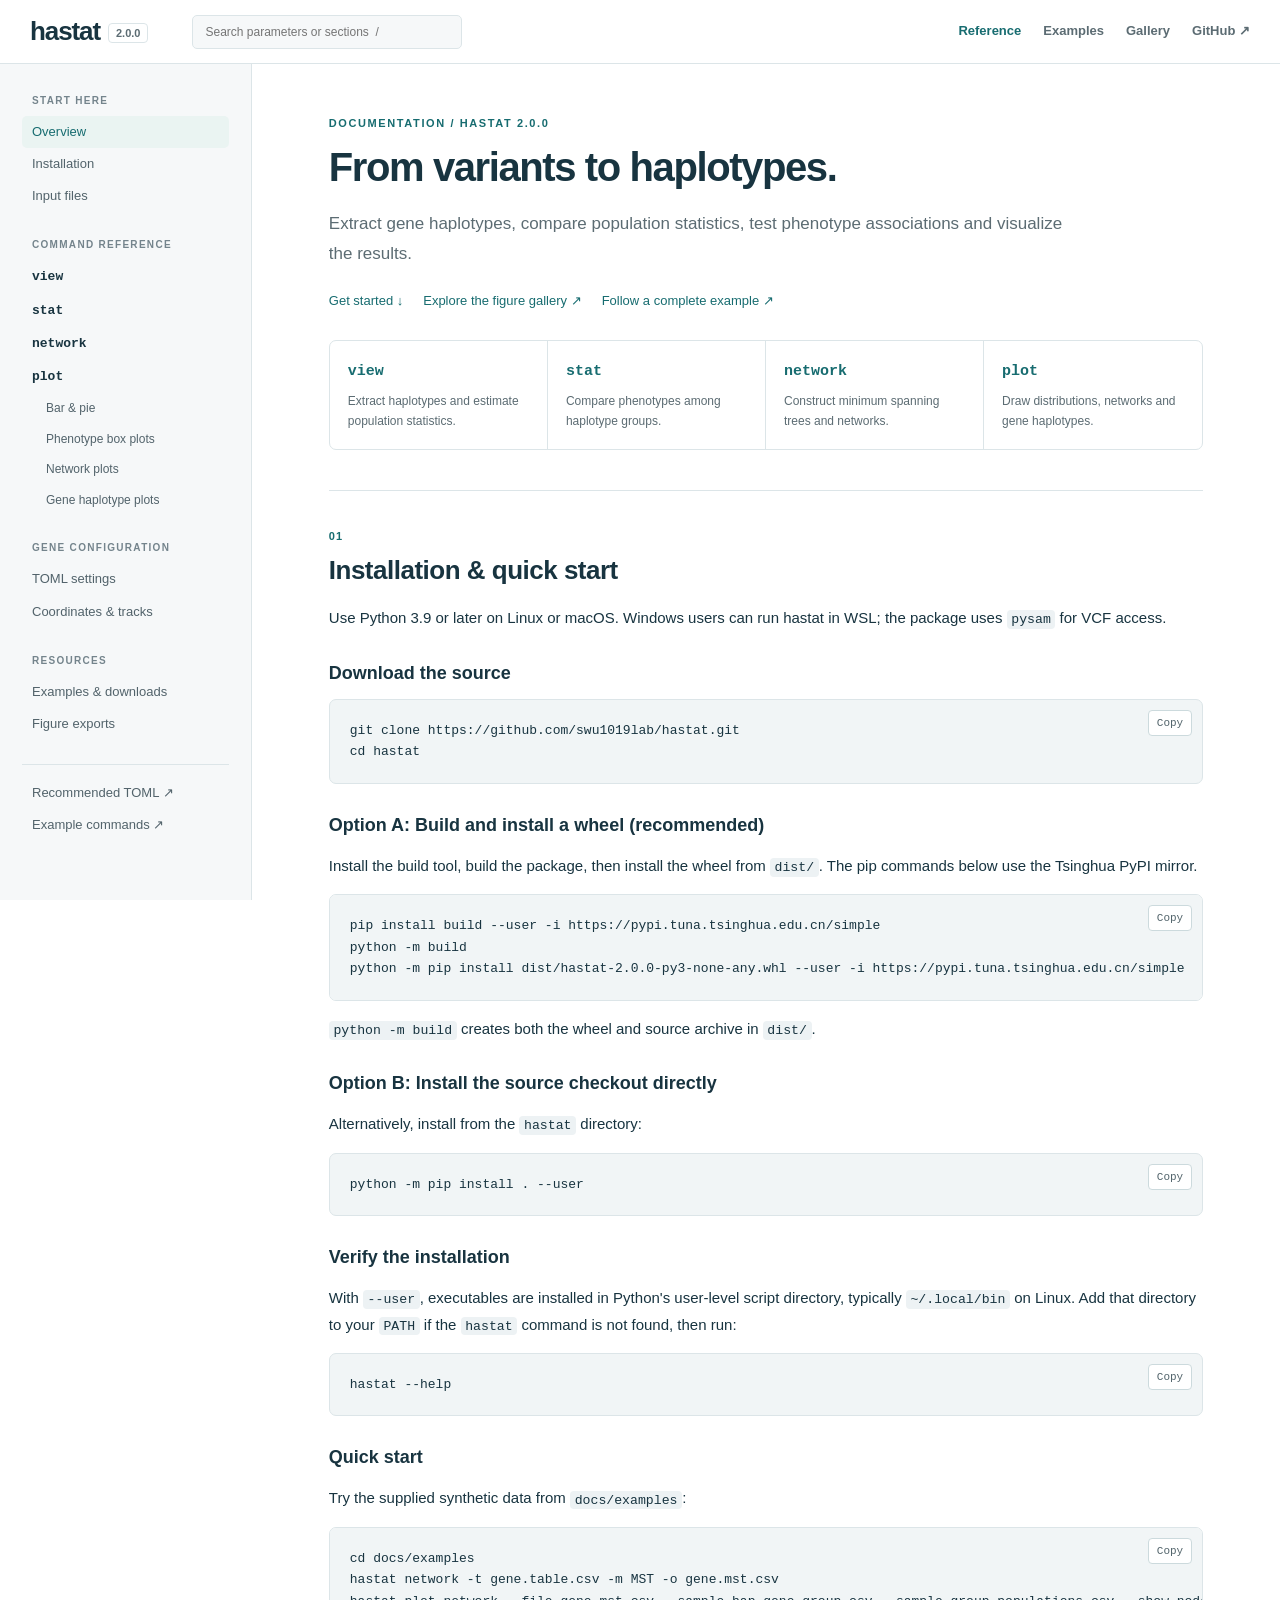
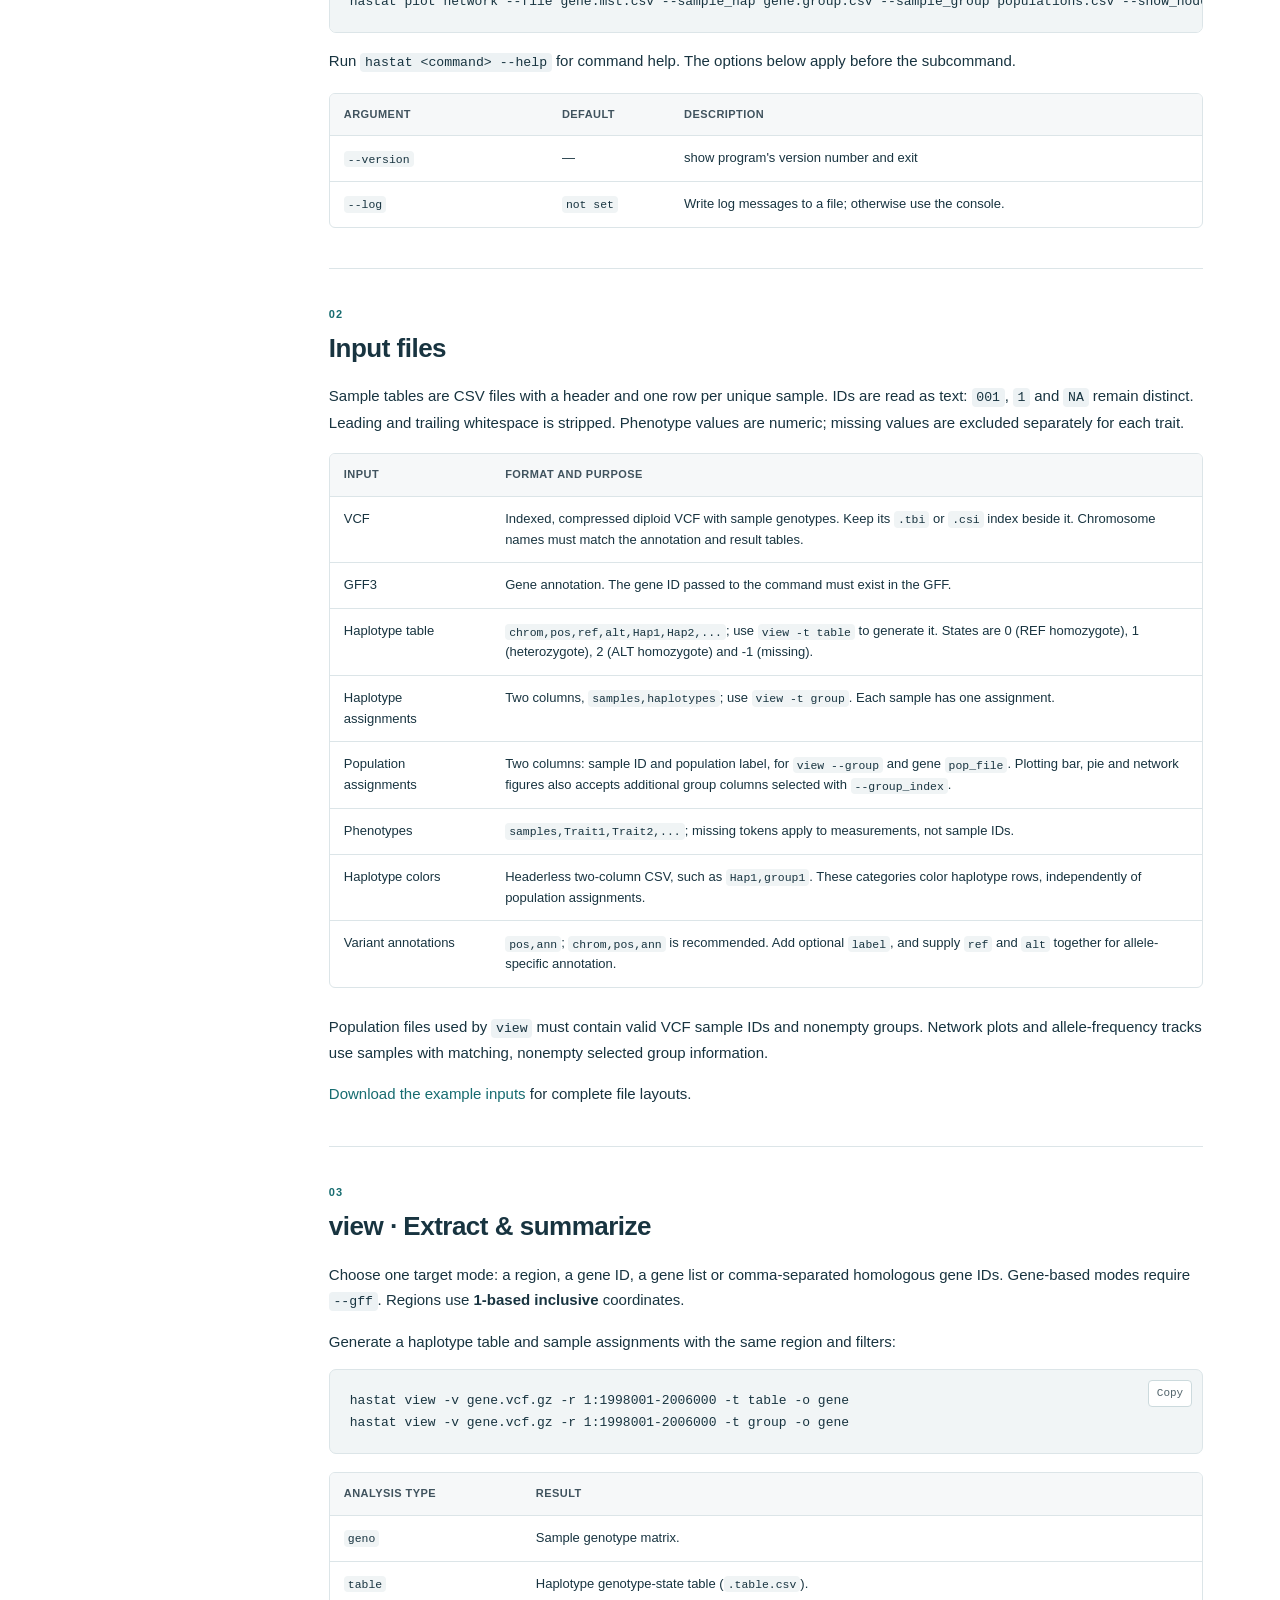
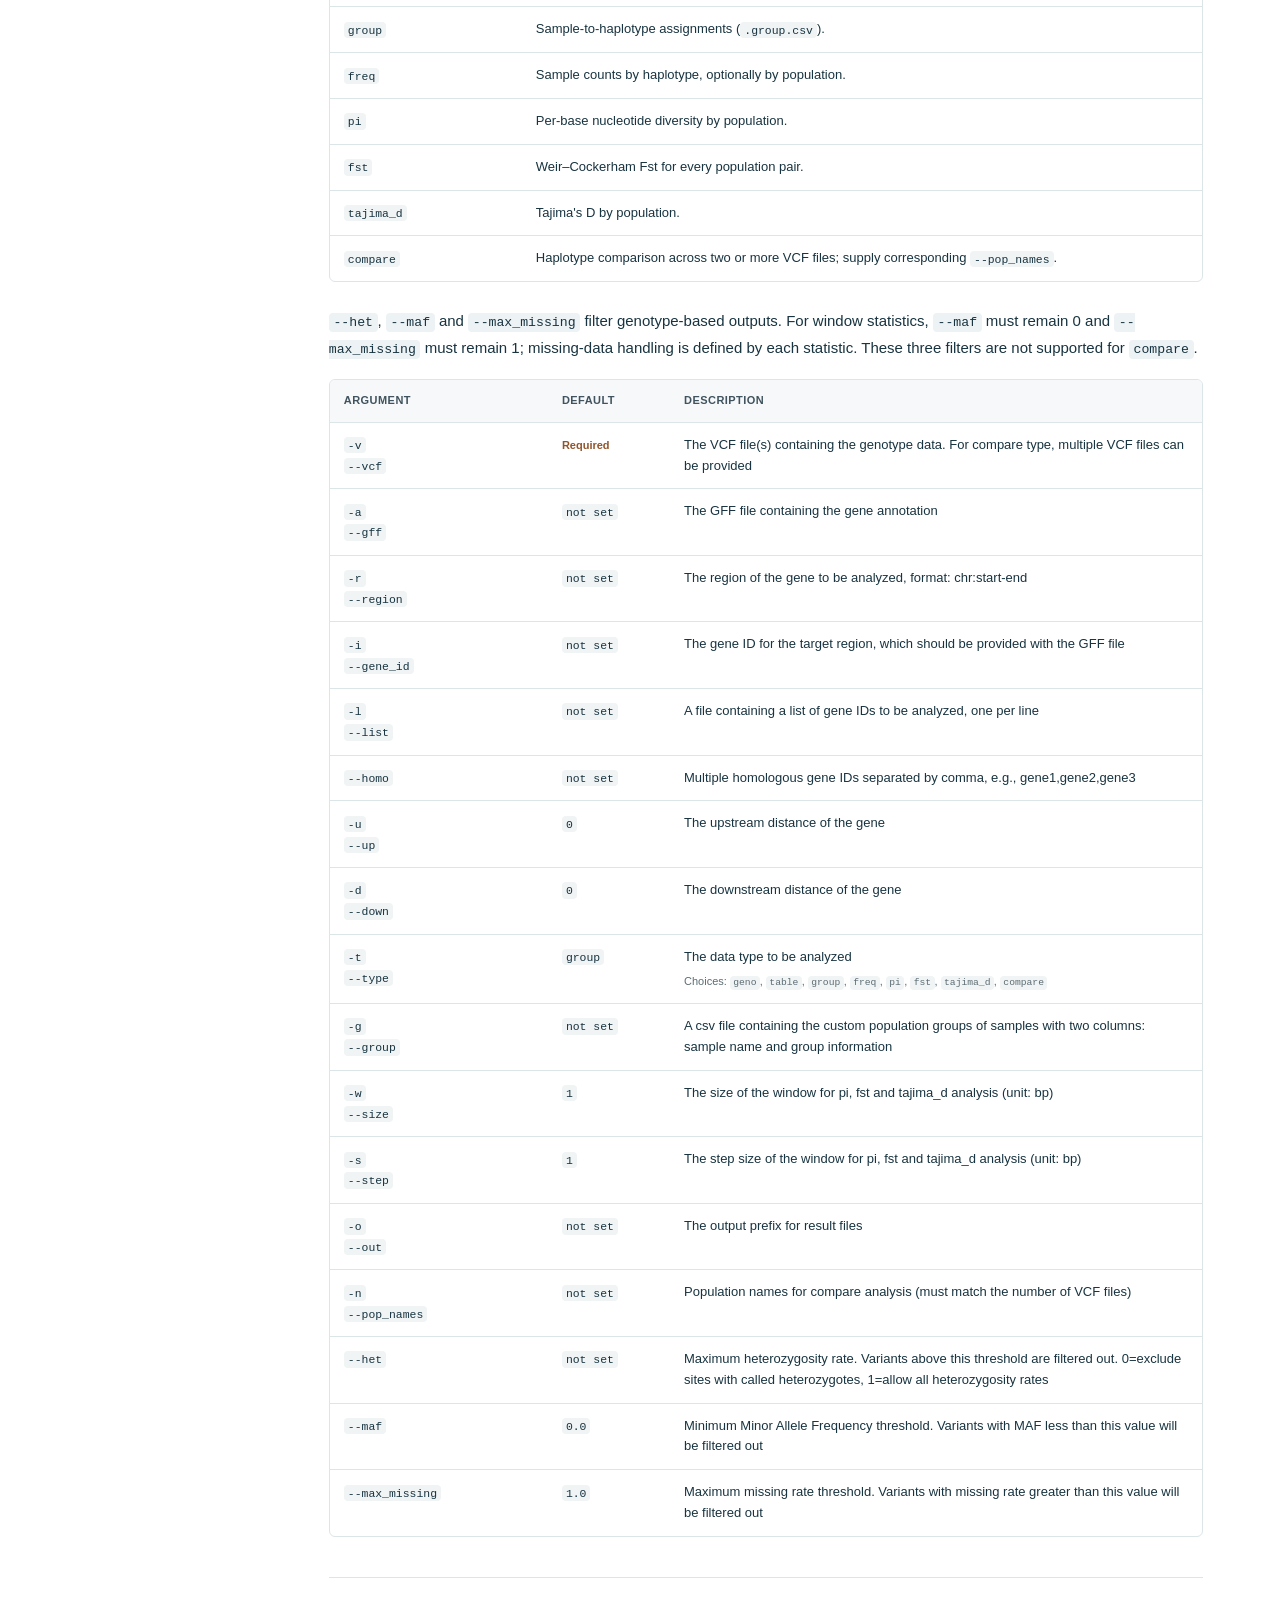
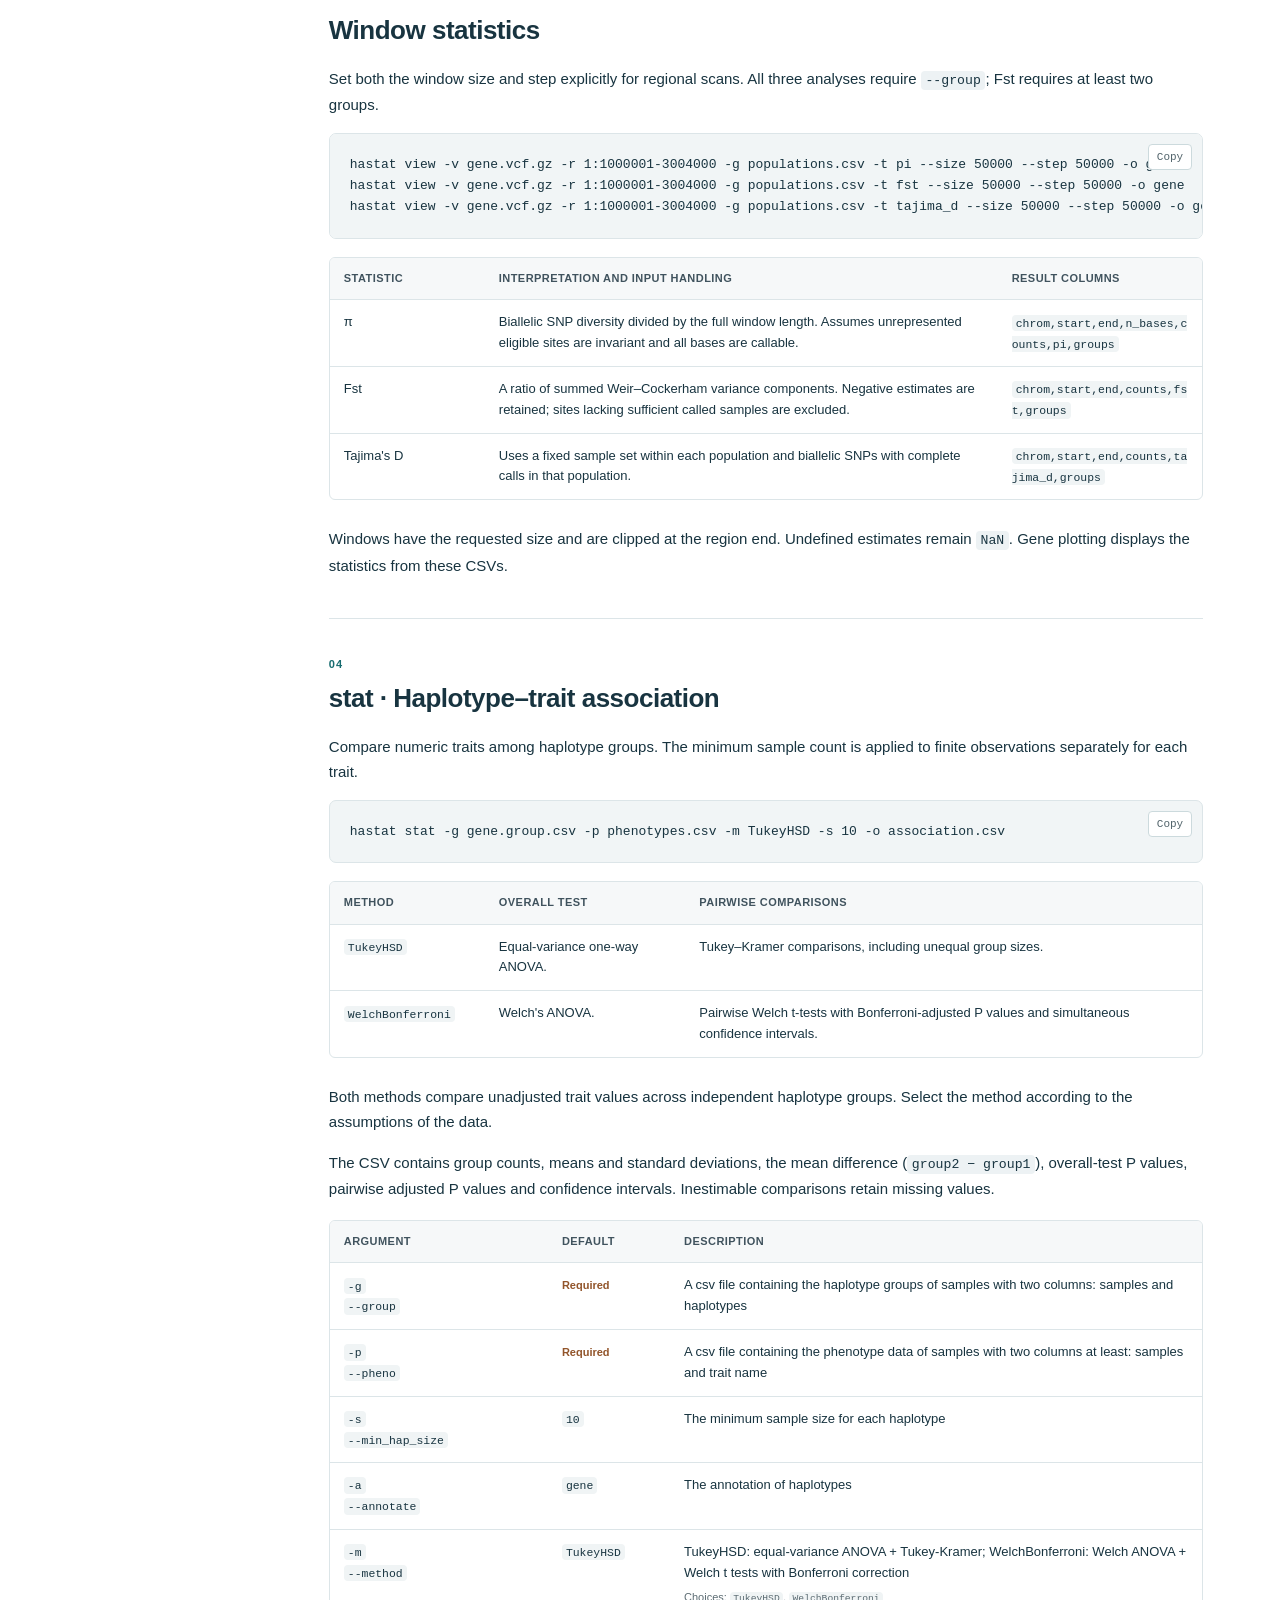
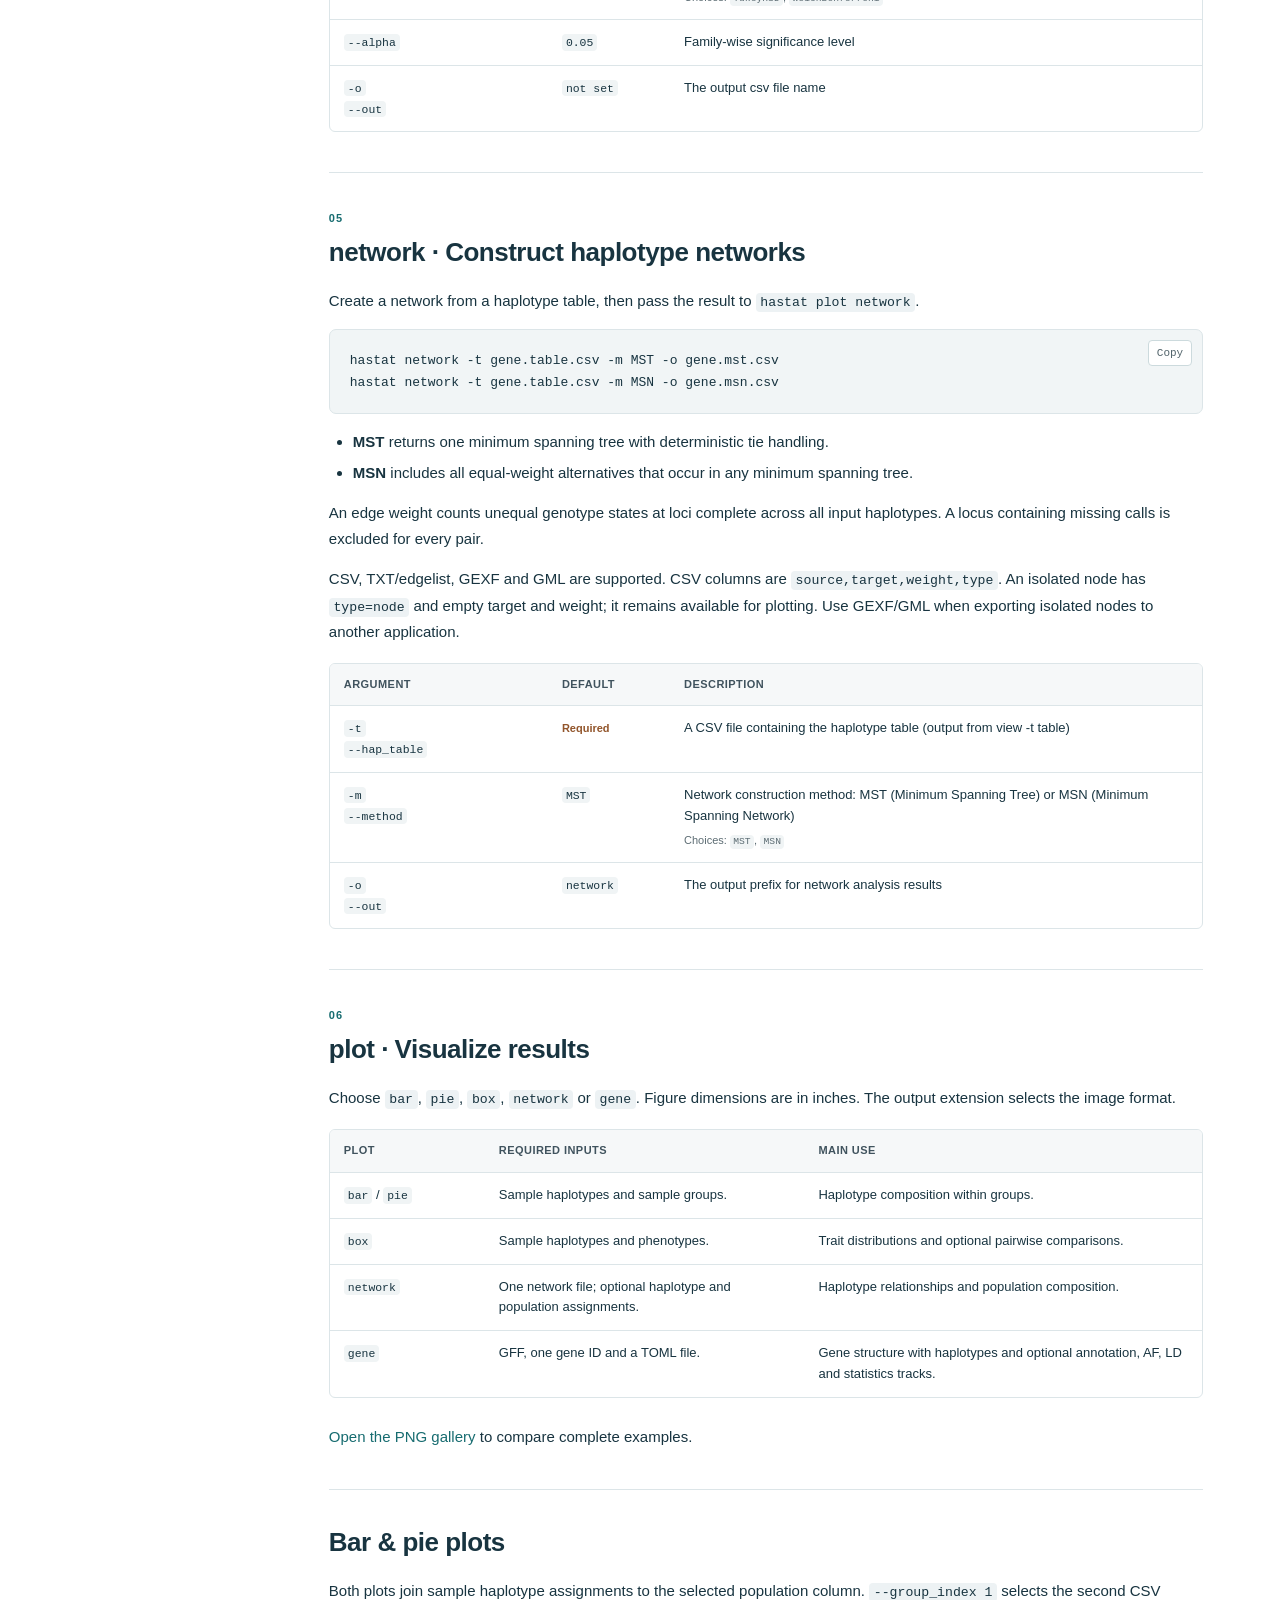
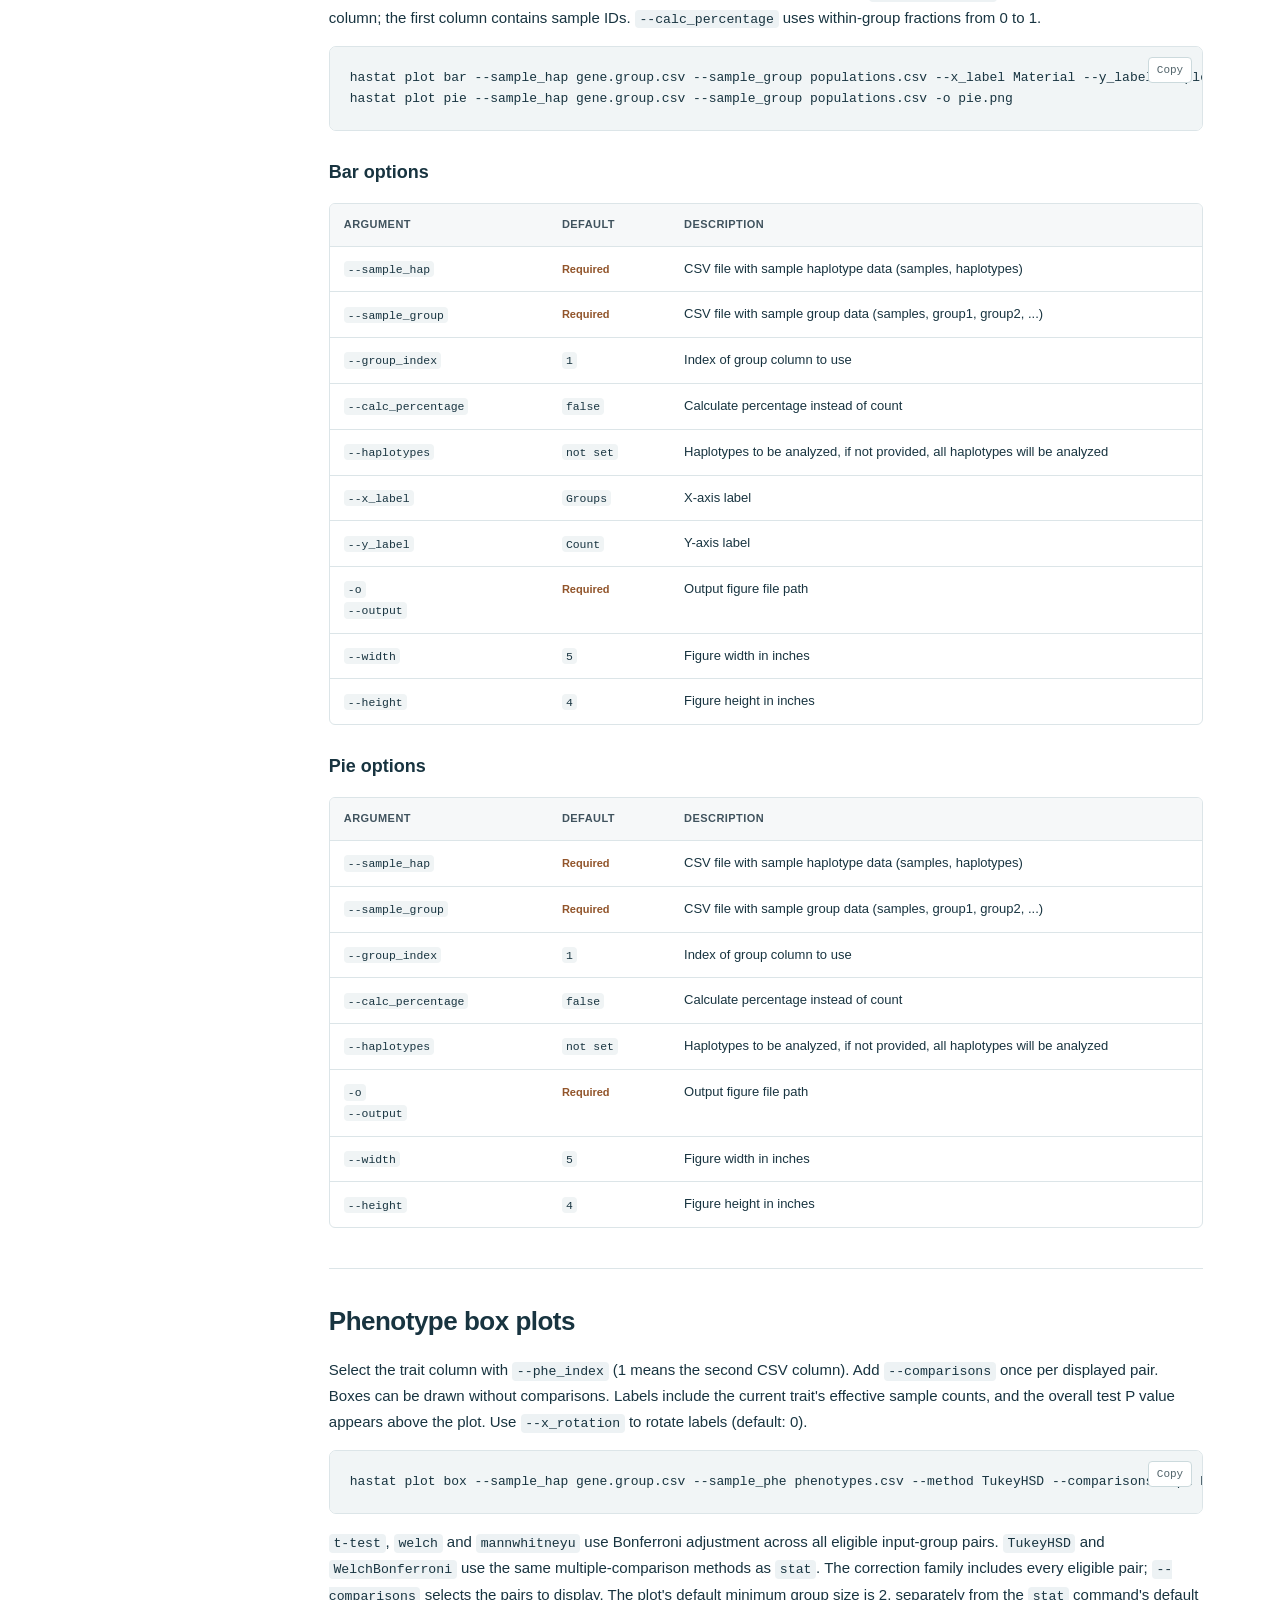
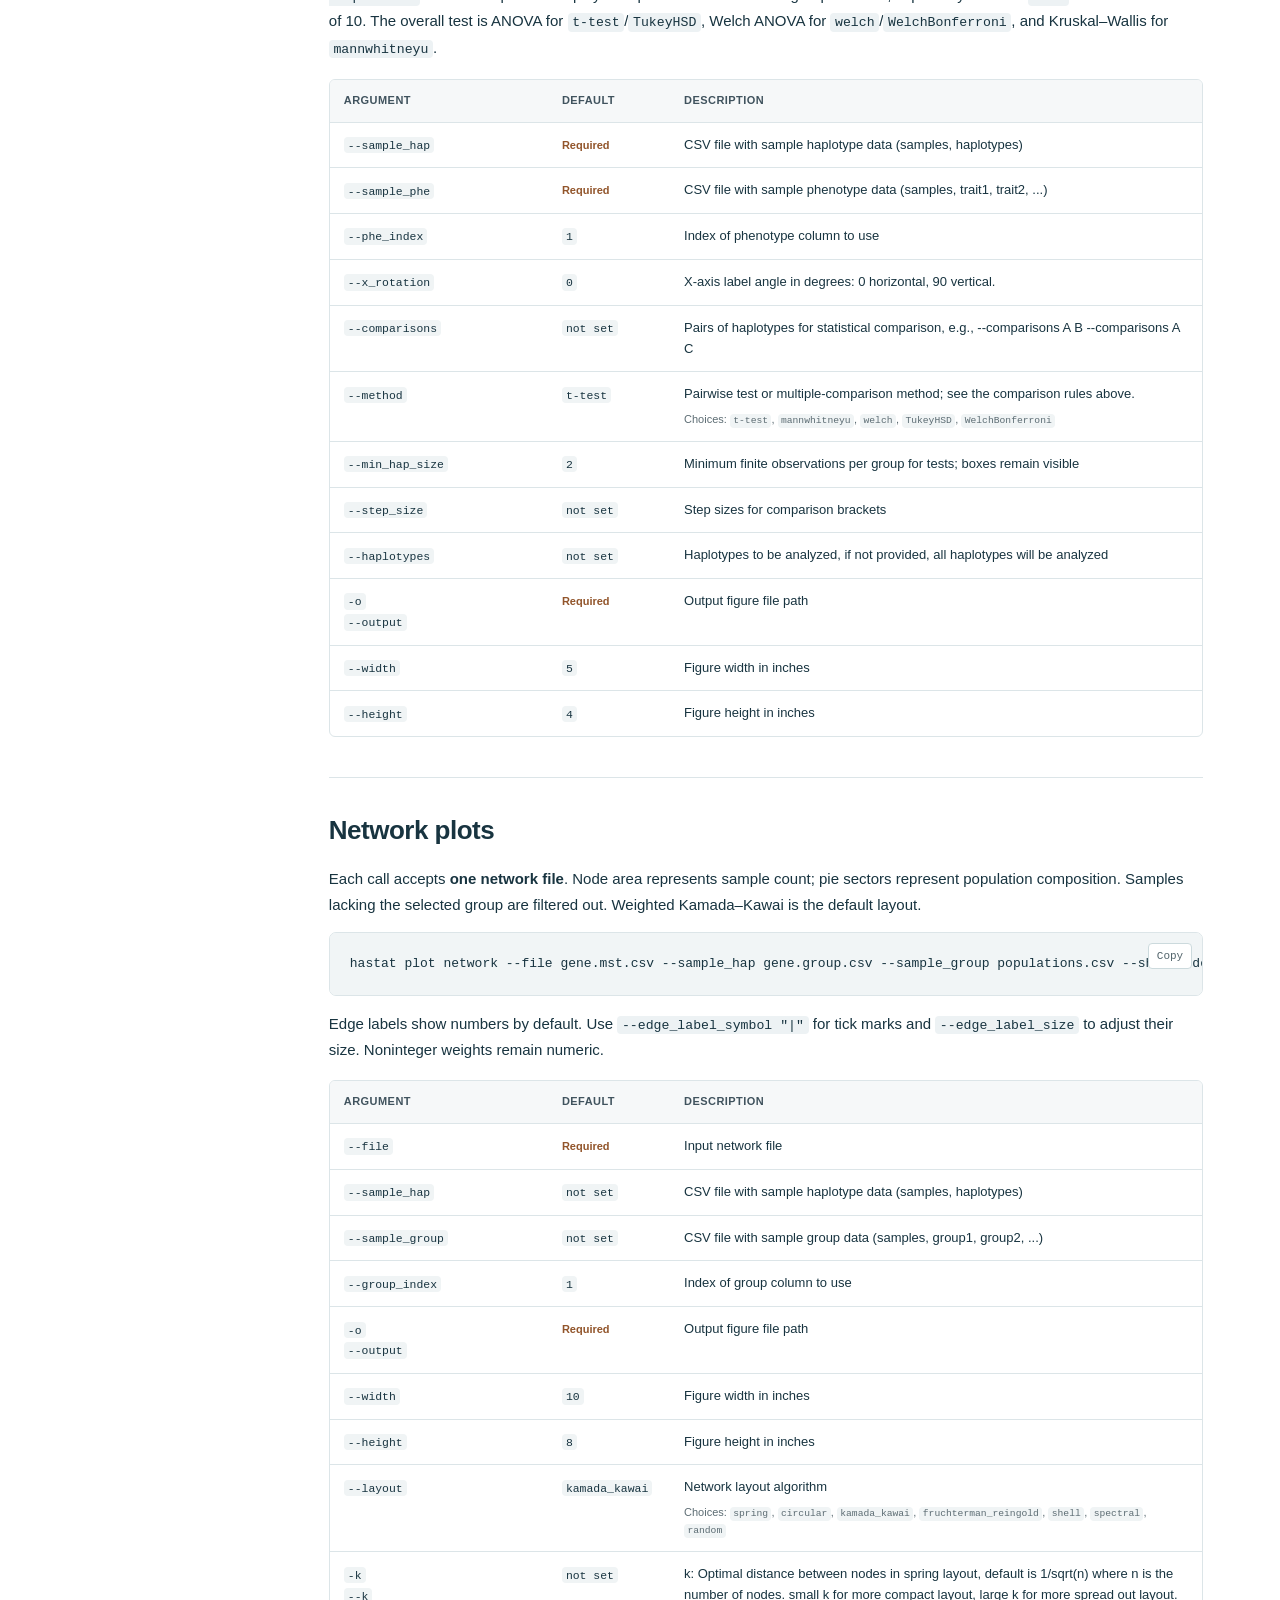
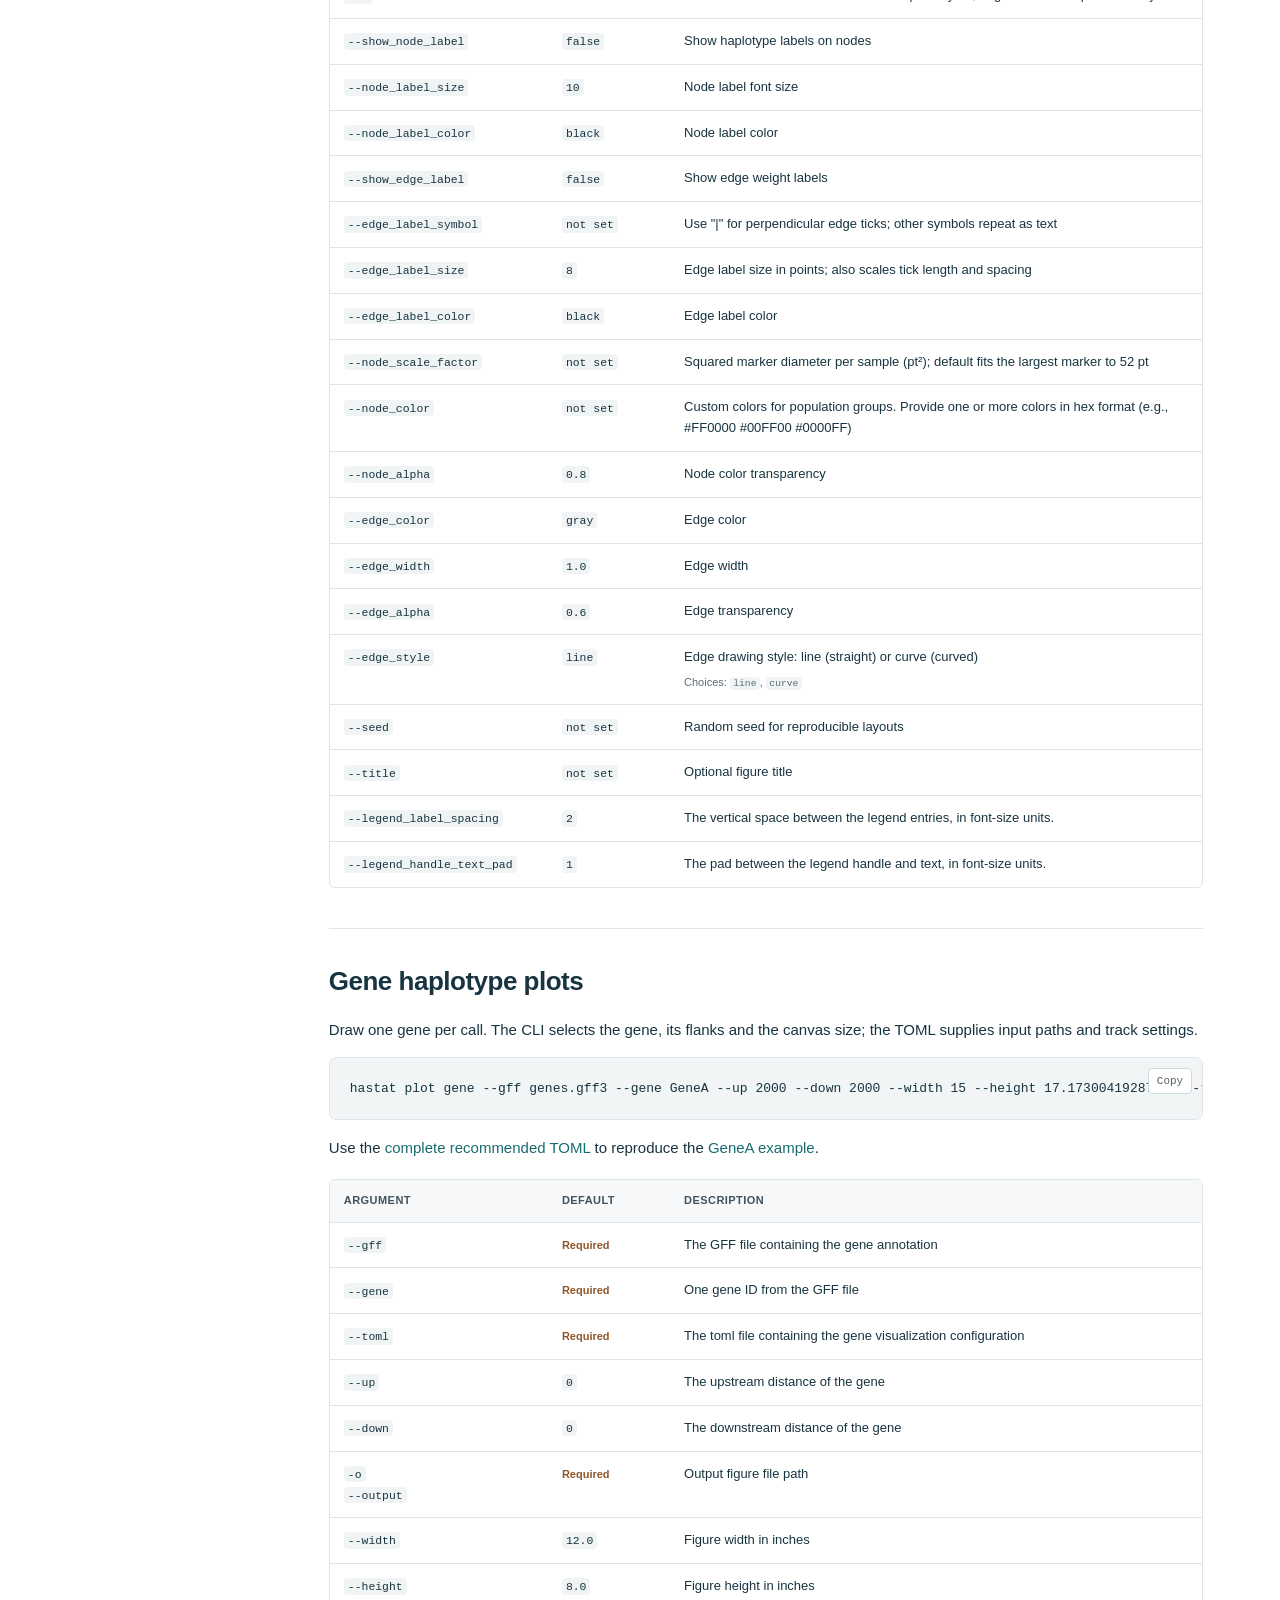
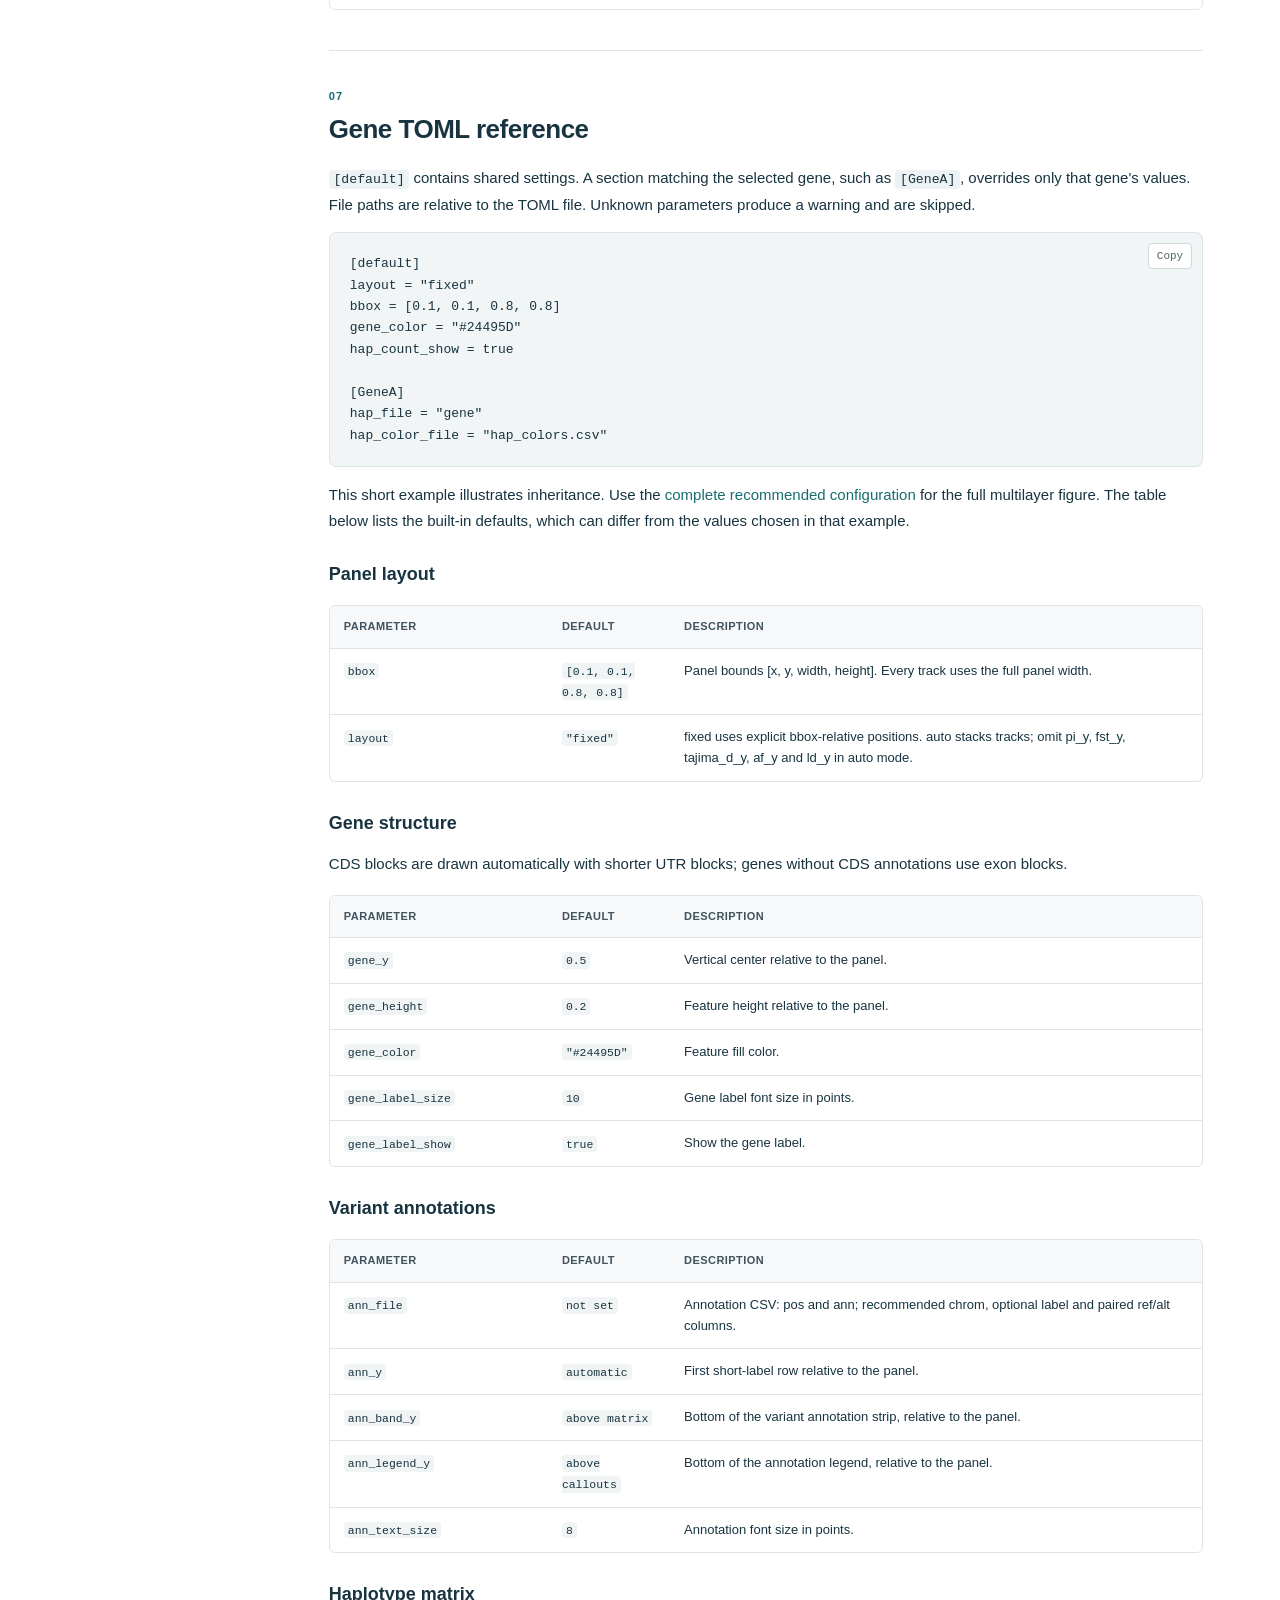
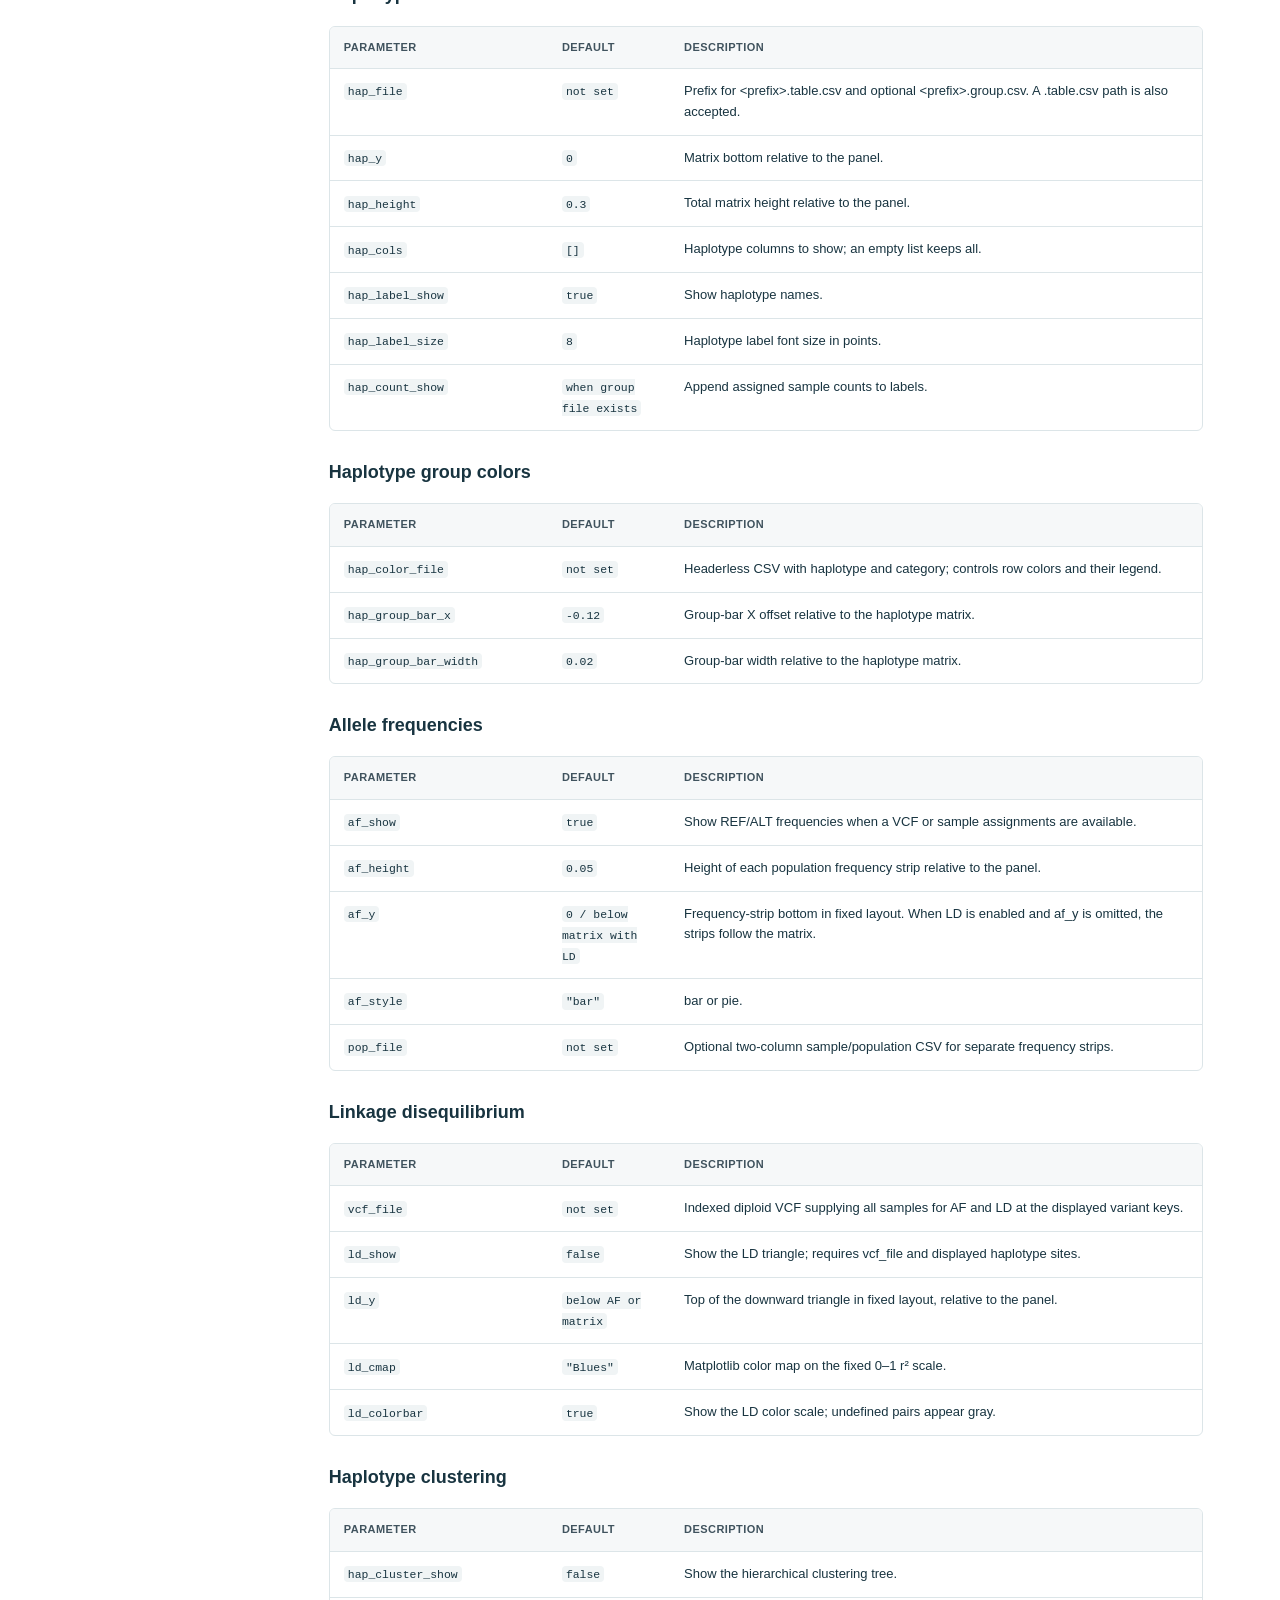
==== commit 9d8fda8c: "Refine box plots and automatic gene structure rendering" ====
--- a/docs/index.html
+++ b/docs/index.html
@@ -223,11 +223,11 @@
 hastat plot pie --sample_hap gene.group.csv --sample_group populations.csv -o pie.png
 </code></pre>
 <h3>Bar options</h3>
-<table class="param-table"><thead><tr><th>Argument</th><th>Default</th><th>Description</th></tr></thead><tbody><tr id="plot-bar-sample-hap" data-search="plot-bar --sample_hap"><td><code>--sample_hap</code></td><td><span class="required">Required</span></td><td>CSV file with sample haplotype data (samples, haplotypes)</td></tr><tr id="plot-bar-sample-group" data-search="plot-bar --sample_group"><td><code>--sample_group</code></td><td><span class="required">Required</span></td><td>CSV file with sample group data (samples, group1, group2, ...)</td></tr><tr id="plot-bar-group-index" data-search="plot-bar --group_index"><td><code>--group_index</code></td><td><code>1</code></td><td>Index of group column to use</td></tr><tr id="plot-bar-calc-percentage" data-search="plot-bar --calc_percentage"><td><code>--calc_percentage</code></td><td><code>false</code></td><td>Calculate percentage instead of count</td></tr><tr id="plot-bar-haplotypes" data-search="plot-bar --haplotypes"><td><code>--haplotypes</code></td><td><code>not set</code></td><td>Haplotypes to be analyzed, if not provided, all haplotypes will be analyzed</td></tr><tr id="plot-bar-x-label" data-search="plot-bar --x_label"><td><code>--x_label</code></td><td><code>Groups</code></td><td>X-axis label</td></tr><tr id="plot-bar-y-label" data-search="plot-bar --y_label"><td><code>--y_label</code></td><td><code>Count</code></td><td>Y-axis label</td></tr><tr id="plot-bar-output" data-search="plot-bar -o --output"><td><code>-o</code><br><code>--output</code></td><td><span class="required">Required</span></td><td>Output figure file path</td></tr><tr id="plot-bar-width" data-search="plot-bar --width"><td><code>--width</code></td><td><code>5</code></td><td>Figure width in inches</td></tr><tr id="plot-bar-height" data-search="plot-bar --height"><td><code>--height</code></td><td><code>4</code></td><td>Figure height in inches</td></tr></tbody></table><h3>Pie options</h3><table class="param-table"><thead><tr><th>Argument</th><th>Default</th><th>Description</th></tr></thead><tbody><tr id="plot-pie-sample-hap" data-search="plot-pie --sample_hap"><td><code>--sample_hap</code></td><td><span class="required">Required</span></td><td>CSV file with sample haplotype data (samples, haplotypes)</td></tr><tr id="plot-pie-sample-group" data-search="plot-pie --sample_group"><td><code>--sample_group</code></td><td><span class="required">Required</span></td><td>CSV file with sample group data (samples, group1, group2, ...)</td></tr><tr id="plot-pie-group-index" data-search="plot-pie --group_index"><td><code>--group_index</code></td><td><code>1</code></td><td>Index of group column to use</td></tr><tr id="plot-pie-calc-percentage" data-search="plot-pie --calc_percentage"><td><code>--calc_percentage</code></td><td><code>false</code></td><td>Calculate percentage instead of count</td></tr><tr id="plot-pie-haplotypes" data-search="plot-pie --haplotypes"><td><code>--haplotypes</code></td><td><code>not set</code></td><td>Haplotypes to be analyzed, if not provided, all haplotypes will be analyzed</td></tr><tr id="plot-pie-output" data-search="plot-pie -o --output"><td><code>-o</code><br><code>--output</code></td><td><span class="required">Required</span></td><td>Output figure file path</td></tr><tr id="plot-pie-width" data-search="plot-pie --width"><td><code>--width</code></td><td><code>5</code></td><td>Figure width in inches</td></tr><tr id="plot-pie-height" data-search="plot-pie --height"><td><code>--height</code></td><td><code>4</code></td><td>Figure height in inches</td></tr></tbody></table></section><section class="doc-section" id="plot-box" data-search="Phenotype box plots"><h2>Phenotype box plots</h2><p>Select the trait column with <code>--phe_index</code> (1 means the second CSV column). Add <code>--comparisons</code> once per displayed pair. Boxes can be drawn without comparisons.</p>
+<table class="param-table"><thead><tr><th>Argument</th><th>Default</th><th>Description</th></tr></thead><tbody><tr id="plot-bar-sample-hap" data-search="plot-bar --sample_hap"><td><code>--sample_hap</code></td><td><span class="required">Required</span></td><td>CSV file with sample haplotype data (samples, haplotypes)</td></tr><tr id="plot-bar-sample-group" data-search="plot-bar --sample_group"><td><code>--sample_group</code></td><td><span class="required">Required</span></td><td>CSV file with sample group data (samples, group1, group2, ...)</td></tr><tr id="plot-bar-group-index" data-search="plot-bar --group_index"><td><code>--group_index</code></td><td><code>1</code></td><td>Index of group column to use</td></tr><tr id="plot-bar-calc-percentage" data-search="plot-bar --calc_percentage"><td><code>--calc_percentage</code></td><td><code>false</code></td><td>Calculate percentage instead of count</td></tr><tr id="plot-bar-haplotypes" data-search="plot-bar --haplotypes"><td><code>--haplotypes</code></td><td><code>not set</code></td><td>Haplotypes to be analyzed, if not provided, all haplotypes will be analyzed</td></tr><tr id="plot-bar-x-label" data-search="plot-bar --x_label"><td><code>--x_label</code></td><td><code>Groups</code></td><td>X-axis label</td></tr><tr id="plot-bar-y-label" data-search="plot-bar --y_label"><td><code>--y_label</code></td><td><code>Count</code></td><td>Y-axis label</td></tr><tr id="plot-bar-output" data-search="plot-bar -o --output"><td><code>-o</code><br><code>--output</code></td><td><span class="required">Required</span></td><td>Output figure file path</td></tr><tr id="plot-bar-width" data-search="plot-bar --width"><td><code>--width</code></td><td><code>5</code></td><td>Figure width in inches</td></tr><tr id="plot-bar-height" data-search="plot-bar --height"><td><code>--height</code></td><td><code>4</code></td><td>Figure height in inches</td></tr></tbody></table><h3>Pie options</h3><table class="param-table"><thead><tr><th>Argument</th><th>Default</th><th>Description</th></tr></thead><tbody><tr id="plot-pie-sample-hap" data-search="plot-pie --sample_hap"><td><code>--sample_hap</code></td><td><span class="required">Required</span></td><td>CSV file with sample haplotype data (samples, haplotypes)</td></tr><tr id="plot-pie-sample-group" data-search="plot-pie --sample_group"><td><code>--sample_group</code></td><td><span class="required">Required</span></td><td>CSV file with sample group data (samples, group1, group2, ...)</td></tr><tr id="plot-pie-group-index" data-search="plot-pie --group_index"><td><code>--group_index</code></td><td><code>1</code></td><td>Index of group column to use</td></tr><tr id="plot-pie-calc-percentage" data-search="plot-pie --calc_percentage"><td><code>--calc_percentage</code></td><td><code>false</code></td><td>Calculate percentage instead of count</td></tr><tr id="plot-pie-haplotypes" data-search="plot-pie --haplotypes"><td><code>--haplotypes</code></td><td><code>not set</code></td><td>Haplotypes to be analyzed, if not provided, all haplotypes will be analyzed</td></tr><tr id="plot-pie-output" data-search="plot-pie -o --output"><td><code>-o</code><br><code>--output</code></td><td><span class="required">Required</span></td><td>Output figure file path</td></tr><tr id="plot-pie-width" data-search="plot-pie --width"><td><code>--width</code></td><td><code>5</code></td><td>Figure width in inches</td></tr><tr id="plot-pie-height" data-search="plot-pie --height"><td><code>--height</code></td><td><code>4</code></td><td>Figure height in inches</td></tr></tbody></table></section><section class="doc-section" id="plot-box" data-search="Phenotype box plots"><h2>Phenotype box plots</h2><p>Select the trait column with <code>--phe_index</code> (1 means the second CSV column). Add <code>--comparisons</code> once per displayed pair. Boxes can be drawn without comparisons. Labels include the current trait's effective sample counts, and the overall test P value appears above the plot. Use <code>--x_rotation</code> to rotate labels (default: 0).</p>
 <pre><code class="lang-bash">hastat plot box --sample_hap gene.group.csv --sample_phe phenotypes.csv --method TukeyHSD --comparisons Hap1 Hap2 --comparisons Hap1 Hap4 --width 10 --height 5 -o box.png
 </code></pre>
-<p><code>t-test</code>, <code>welch</code> and <code>mannwhitneyu</code> use Bonferroni adjustment across all eligible input-group pairs. <code>TukeyHSD</code> and <code>WelchBonferroni</code> use the same multiple-comparison methods as <code>stat</code>. The correction family includes every eligible pair; <code>--comparisons</code> selects the pairs to display. The plot's default minimum group size is 2, separately from the <code>stat</code> command's default of 10.</p>
-<table class="param-table"><thead><tr><th>Argument</th><th>Default</th><th>Description</th></tr></thead><tbody><tr id="plot-box-sample-hap" data-search="plot-box --sample_hap"><td><code>--sample_hap</code></td><td><span class="required">Required</span></td><td>CSV file with sample haplotype data (samples, haplotypes)</td></tr><tr id="plot-box-sample-phe" data-search="plot-box --sample_phe"><td><code>--sample_phe</code></td><td><span class="required">Required</span></td><td>CSV file with sample phenotype data (samples, trait1, trait2, ...)</td></tr><tr id="plot-box-phe-index" data-search="plot-box --phe_index"><td><code>--phe_index</code></td><td><code>1</code></td><td>Index of phenotype column to use</td></tr><tr id="plot-box-comparisons" data-search="plot-box --comparisons"><td><code>--comparisons</code></td><td><code>not set</code></td><td>Pairs of haplotypes for statistical comparison, e.g., --comparisons A B --comparisons A C</td></tr><tr id="plot-box-method" data-search="plot-box --method"><td><code>--method</code></td><td><code>t-test</code></td><td>Pairwise test or multiple-comparison method; see the comparison rules above.<small>Choices: <code>t-test</code>, <code>mannwhitneyu</code>, <code>welch</code>, <code>TukeyHSD</code>, <code>WelchBonferroni</code></small></td></tr><tr id="plot-box-min-hap-size" data-search="plot-box --min_hap_size"><td><code>--min_hap_size</code></td><td><code>2</code></td><td>Minimum finite observations per group for tests; boxes remain visible</td></tr><tr id="plot-box-step-size" data-search="plot-box --step_size"><td><code>--step_size</code></td><td><code>not set</code></td><td>Step sizes for comparison brackets</td></tr><tr id="plot-box-haplotypes" data-search="plot-box --haplotypes"><td><code>--haplotypes</code></td><td><code>not set</code></td><td>Haplotypes to be analyzed, if not provided, all haplotypes will be analyzed</td></tr><tr id="plot-box-output" data-search="plot-box -o --output"><td><code>-o</code><br><code>--output</code></td><td><span class="required">Required</span></td><td>Output figure file path</td></tr><tr id="plot-box-width" data-search="plot-box --width"><td><code>--width</code></td><td><code>5</code></td><td>Figure width in inches</td></tr><tr id="plot-box-height" data-search="plot-box --height"><td><code>--height</code></td><td><code>4</code></td><td>Figure height in inches</td></tr></tbody></table></section><section class="doc-section" id="plot-network" data-search="Network plots"><h2>Network plots</h2><p>Each call accepts <strong>one network file</strong>. Node area represents sample count; pie sectors represent population composition. Samples lacking the selected group are filtered out. Weighted Kamada–Kawai is the default layout.</p>
+<p><code>t-test</code>, <code>welch</code> and <code>mannwhitneyu</code> use Bonferroni adjustment across all eligible input-group pairs. <code>TukeyHSD</code> and <code>WelchBonferroni</code> use the same multiple-comparison methods as <code>stat</code>. The correction family includes every eligible pair; <code>--comparisons</code> selects the pairs to display. The plot's default minimum group size is 2, separately from the <code>stat</code> command's default of 10. The overall test is ANOVA for <code>t-test</code>/<code>TukeyHSD</code>, Welch ANOVA for <code>welch</code>/<code>WelchBonferroni</code>, and Kruskal–Wallis for <code>mannwhitneyu</code>.</p>
+<table class="param-table"><thead><tr><th>Argument</th><th>Default</th><th>Description</th></tr></thead><tbody><tr id="plot-box-sample-hap" data-search="plot-box --sample_hap"><td><code>--sample_hap</code></td><td><span class="required">Required</span></td><td>CSV file with sample haplotype data (samples, haplotypes)</td></tr><tr id="plot-box-sample-phe" data-search="plot-box --sample_phe"><td><code>--sample_phe</code></td><td><span class="required">Required</span></td><td>CSV file with sample phenotype data (samples, trait1, trait2, ...)</td></tr><tr id="plot-box-phe-index" data-search="plot-box --phe_index"><td><code>--phe_index</code></td><td><code>1</code></td><td>Index of phenotype column to use</td></tr><tr id="plot-box-x-rotation" data-search="plot-box --x_rotation"><td><code>--x_rotation</code></td><td><code>0</code></td><td>X-axis label angle in degrees: 0 horizontal, 90 vertical.</td></tr><tr id="plot-box-comparisons" data-search="plot-box --comparisons"><td><code>--comparisons</code></td><td><code>not set</code></td><td>Pairs of haplotypes for statistical comparison, e.g., --comparisons A B --comparisons A C</td></tr><tr id="plot-box-method" data-search="plot-box --method"><td><code>--method</code></td><td><code>t-test</code></td><td>Pairwise test or multiple-comparison method; see the comparison rules above.<small>Choices: <code>t-test</code>, <code>mannwhitneyu</code>, <code>welch</code>, <code>TukeyHSD</code>, <code>WelchBonferroni</code></small></td></tr><tr id="plot-box-min-hap-size" data-search="plot-box --min_hap_size"><td><code>--min_hap_size</code></td><td><code>2</code></td><td>Minimum finite observations per group for tests; boxes remain visible</td></tr><tr id="plot-box-step-size" data-search="plot-box --step_size"><td><code>--step_size</code></td><td><code>not set</code></td><td>Step sizes for comparison brackets</td></tr><tr id="plot-box-haplotypes" data-search="plot-box --haplotypes"><td><code>--haplotypes</code></td><td><code>not set</code></td><td>Haplotypes to be analyzed, if not provided, all haplotypes will be analyzed</td></tr><tr id="plot-box-output" data-search="plot-box -o --output"><td><code>-o</code><br><code>--output</code></td><td><span class="required">Required</span></td><td>Output figure file path</td></tr><tr id="plot-box-width" data-search="plot-box --width"><td><code>--width</code></td><td><code>5</code></td><td>Figure width in inches</td></tr><tr id="plot-box-height" data-search="plot-box --height"><td><code>--height</code></td><td><code>4</code></td><td>Figure height in inches</td></tr></tbody></table></section><section class="doc-section" id="plot-network" data-search="Network plots"><h2>Network plots</h2><p>Each call accepts <strong>one network file</strong>. Node area represents sample count; pie sectors represent population composition. Samples lacking the selected group are filtered out. Weighted Kamada–Kawai is the default layout.</p>
 <pre><code class="lang-bash">hastat plot network --file gene.mst.csv --sample_hap gene.group.csv --sample_group populations.csv --show_node_label --show_edge_label --width 6 --height 6 -o network.png
 </code></pre>
 <p>Edge labels show numbers by default. Use <code>--edge_label_symbol "|"</code> for tick marks and <code>--edge_label_size</code> to adjust their size. Noninteger weights remain numeric.</p>
@@ -247,7 +247,7 @@
 hap_color_file = &quot;hap_colors.csv&quot;
 </code></pre>
 <p>This short example illustrates inheritance. Use the <a href="examples/gene_tracks.toml">complete recommended configuration</a> for the full multilayer figure. The table below lists the built-in defaults, which can differ from the values chosen in that example.</p>
-<h3>Panel layout</h3><table class="param-table"><thead><tr><th>Parameter</th><th>Default</th><th>Description</th></tr></thead><tbody><tr id="config-bbox" data-search="Gene TOML bbox"><td><code>bbox</code></td><td><code>[0.1, 0.1, 0.8, 0.8]</code></td><td>Panel bounds [x, y, width, height]. Every track uses the full panel width.</td></tr><tr id="config-layout" data-search="Gene TOML layout"><td><code>layout</code></td><td><code>&quot;fixed&quot;</code></td><td>fixed uses explicit bbox-relative positions. auto stacks tracks; omit pi_y, fst_y, tajima_d_y, af_y and ld_y in auto mode.</td></tr></tbody></table><h3>Gene structure</h3><table class="param-table"><thead><tr><th>Parameter</th><th>Default</th><th>Description</th></tr></thead><tbody><tr id="config-gene_y" data-search="Gene TOML gene_y"><td><code>gene_y</code></td><td><code>0.5</code></td><td>Vertical center relative to the panel.</td></tr><tr id="config-gene_height" data-search="Gene TOML gene_height"><td><code>gene_height</code></td><td><code>0.2</code></td><td>Feature height relative to the panel.</td></tr><tr id="config-gene_color" data-search="Gene TOML gene_color"><td><code>gene_color</code></td><td><code>&quot;#24495D&quot;</code></td><td>Feature fill color.</td></tr><tr id="config-gene_feature" data-search="Gene TOML gene_feature"><td><code>gene_feature</code></td><td><code>&quot;CDS&quot;</code></td><td>GFF feature to draw, for example CDS or exon.</td></tr><tr id="config-gene_label_size" data-search="Gene TOML gene_label_size"><td><code>gene_label_size</code></td><td><code>10</code></td><td>Gene label font size in points.</td></tr><tr id="config-gene_label_show" data-search="Gene TOML gene_label_show"><td><code>gene_label_show</code></td><td><code>true</code></td><td>Show the gene label.</td></tr></tbody></table><h3>Variant annotations</h3><table class="param-table"><thead><tr><th>Parameter</th><th>Default</th><th>Description</th></tr></thead><tbody><tr id="config-ann_file" data-search="Gene TOML ann_file"><td><code>ann_file</code></td><td><code>not set</code></td><td>Annotation CSV: pos and ann; recommended chrom, optional label and paired ref/alt columns.</td></tr><tr id="config-ann_y" data-search="Gene TOML ann_y"><td><code>ann_y</code></td><td><code>automatic</code></td><td>First short-label row relative to the panel.</td></tr><tr id="config-ann_band_y" data-search="Gene TOML ann_band_y"><td><code>ann_band_y</code></td><td><code>above matrix</code></td><td>Bottom of the variant annotation strip, relative to the panel.</td></tr><tr id="config-ann_legend_y" data-search="Gene TOML ann_legend_y"><td><code>ann_legend_y</code></td><td><code>above callouts</code></td><td>Bottom of the annotation legend, relative to the panel.</td></tr><tr id="config-ann_text_size" data-search="Gene TOML ann_text_size"><td><code>ann_text_size</code></td><td><code>8</code></td><td>Annotation font size in points.</td></tr></tbody></table><h3>Haplotype matrix</h3><table class="param-table"><thead><tr><th>Parameter</th><th>Default</th><th>Description</th></tr></thead><tbody><tr id="config-hap_file" data-search="Gene TOML hap_file"><td><code>hap_file</code></td><td><code>not set</code></td><td>Prefix for &lt;prefix&gt;.table.csv and optional &lt;prefix&gt;.group.csv. A .table.csv path is also accepted.</td></tr><tr id="config-hap_y" data-search="Gene TOML hap_y"><td><code>hap_y</code></td><td><code>0</code></td><td>Matrix bottom relative to the panel.</td></tr><tr id="config-hap_height" data-search="Gene TOML hap_height"><td><code>hap_height</code></td><td><code>0.3</code></td><td>Total matrix height relative to the panel.</td></tr><tr id="config-hap_cols" data-search="Gene TOML hap_cols"><td><code>hap_cols</code></td><td><code>[]</code></td><td>Haplotype columns to show; an empty list keeps all.</td></tr><tr id="config-hap_label_show" data-search="Gene TOML hap_label_show"><td><code>hap_label_show</code></td><td><code>true</code></td><td>Show haplotype names.</td></tr><tr id="config-hap_label_size" data-search="Gene TOML hap_label_size"><td><code>hap_label_size</code></td><td><code>8</code></td><td>Haplotype label font size in points.</td></tr><tr id="config-hap_count_show" data-search="Gene TOML hap_count_show"><td><code>hap_count_show</code></td><td><code>when group file exists</code></td><td>Append assigned sample counts to labels.</td></tr></tbody></table><h3>Haplotype group colors</h3><table class="param-table"><thead><tr><th>Parameter</th><th>Default</th><th>Description</th></tr></thead><tbody><tr id="config-hap_color_file" data-search="Gene TOML hap_color_file"><td><code>hap_color_file</code></td><td><code>not set</code></td><td>Headerless CSV with haplotype and category; controls row colors and their legend.</td></tr><tr id="config-hap_group_bar_x" data-search="Gene TOML hap_group_bar_x"><td><code>hap_group_bar_x</code></td><td><code>-0.12</code></td><td>Group-bar X offset relative to the haplotype matrix.</td></tr><tr id="config-hap_group_bar_width" data-search="Gene TOML hap_group_bar_width"><td><code>hap_group_bar_width</code></td><td><code>0.02</code></td><td>Group-bar width relative to the haplotype matrix.</td></tr></tbody></table><h3>Allele frequencies</h3><table class="param-table"><thead><tr><th>Parameter</th><th>Default</th><th>Description</th></tr></thead><tbody><tr id="config-af_show" data-search="Gene TOML af_show"><td><code>af_show</code></td><td><code>true</code></td><td>Show REF/ALT frequencies when a VCF or sample assignments are available.</td></tr><tr id="config-af_height" data-search="Gene TOML af_height"><td><code>af_height</code></td><td><code>0.05</code></td><td>Height of each population frequency strip relative to the panel.</td></tr><tr id="config-af_y" data-search="Gene TOML af_y"><td><code>af_y</code></td><td><code>0 / below matrix with LD</code></td><td>Frequency-strip bottom in fixed layout. When LD is enabled and af_y is omitted, the strips follow the matrix.</td></tr><tr id="config-af_style" data-search="Gene TOML af_style"><td><code>af_style</code></td><td><code>&quot;bar&quot;</code></td><td>bar or pie.</td></tr><tr id="config-pop_file" data-search="Gene TOML pop_file"><td><code>pop_file</code></td><td><code>not set</code></td><td>Optional two-column sample/population CSV for separate frequency strips.</td></tr></tbody></table><h3>Linkage disequilibrium</h3><table class="param-table"><thead><tr><th>Parameter</th><th>Default</th><th>Description</th></tr></thead><tbody><tr id="config-vcf_file" data-search="Gene TOML vcf_file"><td><code>vcf_file</code></td><td><code>not set</code></td><td>Indexed diploid VCF supplying all samples for AF and LD at the displayed variant keys.</td></tr><tr id="config-ld_show" data-search="Gene TOML ld_show"><td><code>ld_show</code></td><td><code>false</code></td><td>Show the LD triangle; requires vcf_file and displayed haplotype sites.</td></tr><tr id="config-ld_y" data-search="Gene TOML ld_y"><td><code>ld_y</code></td><td><code>below AF or matrix</code></td><td>Top of the downward triangle in fixed layout, relative to the panel.</td></tr><tr id="config-ld_cmap" data-search="Gene TOML ld_cmap"><td><code>ld_cmap</code></td><td><code>&quot;Blues&quot;</code></td><td>Matplotlib color map on the fixed 0–1 r² scale.</td></tr><tr id="config-ld_colorbar" data-search="Gene TOML ld_colorbar"><td><code>ld_colorbar</code></td><td><code>true</code></td><td>Show the LD color scale; undefined pairs appear gray.</td></tr></tbody></table><h3>Haplotype clustering</h3><table class="param-table"><thead><tr><th>Parameter</th><th>Default</th><th>Description</th></tr></thead><tbody><tr id="config-hap_cluster_show" data-search="Gene TOML hap_cluster_show"><td><code>hap_cluster_show</code></td><td><code>false</code></td><td>Show the hierarchical clustering tree.</td></tr><tr id="config-hap_cluster_linkage" data-search="Gene TOML hap_cluster_linkage"><td><code>hap_cluster_linkage</code></td><td><code>&quot;average&quot;</code></td><td>Hamming-distance linkage: average, complete, single or weighted.</td></tr><tr id="config-hap_cluster_width" data-search="Gene TOML hap_cluster_width"><td><code>hap_cluster_width</code></td><td><code>0.1</code></td><td>Tree width relative to the plot width.</td></tr></tbody></table><h3>Haplotype and variant filters</h3><table class="param-table"><thead><tr><th>Parameter</th><th>Default</th><th>Description</th></tr></thead><tbody><tr id="config-hap_het_rate" data-search="Gene TOML hap_het_rate"><td><code>hap_het_rate</code></td><td><code>[0, 1]</code></td><td>Inclusive heterozygosity-rate range for haplotype rows across variants.</td></tr><tr id="config-hap_mis_rate" data-search="Gene TOML hap_mis_rate"><td><code>hap_mis_rate</code></td><td><code>[0, 1]</code></td><td>Inclusive missing-rate range for haplotype rows across variants.</td></tr><tr id="config-var_het_rate" data-search="Gene TOML var_het_rate"><td><code>var_het_rate</code></td><td><code>[0, 1]</code></td><td>Inclusive heterozygosity-rate range for variant columns across retained haplotype rows.</td></tr><tr id="config-var_mis_rate" data-search="Gene TOML var_mis_rate"><td><code>var_mis_rate</code></td><td><code>[0, 1]</code></td><td>Inclusive missing-rate range for variant columns across retained haplotype rows.</td></tr></tbody></table><h3>Pi</h3><table class="param-table"><thead><tr><th>Parameter</th><th>Default</th><th>Description</th></tr></thead><tbody><tr id="config-pi_file" data-search="Gene TOML pi_file"><td><code>pi_file</code></td><td><code>not set</code></td><td>Window CSV containing pi.</td></tr><tr id="config-pi_y" data-search="Gene TOML pi_y"><td><code>pi_y</code></td><td><code>0.55</code></td><td>Track bottom relative to the panel in fixed layout.</td></tr><tr id="config-pi_height" data-search="Gene TOML pi_height"><td><code>pi_height</code></td><td><code>0.2</code></td><td>Track height relative to the panel.</td></tr><tr id="config-pi_style" data-search="Gene TOML pi_style"><td><code>pi_style</code></td><td><code>&quot;fill&quot;</code></td><td>line or fill.</td></tr><tr id="config-shade_gene" data-search="Gene TOML shade_gene"><td><code>shade_gene</code></td><td><code>false</code></td><td>Shade the annotated gene interval on all three statistics tracks.</td></tr></tbody></table><h3>Fst</h3><table class="param-table"><thead><tr><th>Parameter</th><th>Default</th><th>Description</th></tr></thead><tbody><tr id="config-fst_file" data-search="Gene TOML fst_file"><td><code>fst_file</code></td><td><code>not set</code></td><td>Window CSV containing fst.</td></tr><tr id="config-fst_y" data-search="Gene TOML fst_y"><td><code>fst_y</code></td><td><code>0.8</code></td><td>Track bottom relative to the panel in fixed layout.</td></tr><tr id="config-fst_height" data-search="Gene TOML fst_height"><td><code>fst_height</code></td><td><code>0.2</code></td><td>Track height relative to the panel.</td></tr><tr id="config-fst_style" data-search="Gene TOML fst_style"><td><code>fst_style</code></td><td><code>&quot;fill&quot;</code></td><td>line or fill.</td></tr></tbody></table><h3>Tajima&#x27;s D</h3><table class="param-table"><thead><tr><th>Parameter</th><th>Default</th><th>Description</th></tr></thead><tbody><tr id="config-tajima_d_file" data-search="Gene TOML tajima_d_file"><td><code>tajima_d_file</code></td><td><code>not set</code></td><td>Window CSV containing tajima_d.</td></tr><tr id="config-tajima_d_y" data-search="Gene TOML tajima_d_y"><td><code>tajima_d_y</code></td><td><code>0.3</code></td><td>Track bottom relative to the panel in fixed layout.</td></tr><tr id="config-tajima_d_height" data-search="Gene TOML tajima_d_height"><td><code>tajima_d_height</code></td><td><code>0.2</code></td><td>Track height relative to the panel.</td></tr><tr id="config-tajima_d_style" data-search="Gene TOML tajima_d_style"><td><code>tajima_d_style</code></td><td><code>&quot;fill&quot;</code></td><td>line or fill.</td></tr></tbody></table></section><section class="doc-section" id="gene-coordinates" data-search="Coordinates, counts &amp; tracks"><h2>Coordinates, counts & tracks</h2><h3>Gene structure and window statistics</h3>
+<h3>Panel layout</h3><table class="param-table"><thead><tr><th>Parameter</th><th>Default</th><th>Description</th></tr></thead><tbody><tr id="config-bbox" data-search="Gene TOML bbox"><td><code>bbox</code></td><td><code>[0.1, 0.1, 0.8, 0.8]</code></td><td>Panel bounds [x, y, width, height]. Every track uses the full panel width.</td></tr><tr id="config-layout" data-search="Gene TOML layout"><td><code>layout</code></td><td><code>&quot;fixed&quot;</code></td><td>fixed uses explicit bbox-relative positions. auto stacks tracks; omit pi_y, fst_y, tajima_d_y, af_y and ld_y in auto mode.</td></tr></tbody></table><h3>Gene structure</h3><p>CDS blocks are drawn automatically with shorter UTR blocks; genes without CDS annotations use exon blocks.</p><table class="param-table"><thead><tr><th>Parameter</th><th>Default</th><th>Description</th></tr></thead><tbody><tr id="config-gene_y" data-search="Gene TOML gene_y"><td><code>gene_y</code></td><td><code>0.5</code></td><td>Vertical center relative to the panel.</td></tr><tr id="config-gene_height" data-search="Gene TOML gene_height"><td><code>gene_height</code></td><td><code>0.2</code></td><td>Feature height relative to the panel.</td></tr><tr id="config-gene_color" data-search="Gene TOML gene_color"><td><code>gene_color</code></td><td><code>&quot;#24495D&quot;</code></td><td>Feature fill color.</td></tr><tr id="config-gene_label_size" data-search="Gene TOML gene_label_size"><td><code>gene_label_size</code></td><td><code>10</code></td><td>Gene label font size in points.</td></tr><tr id="config-gene_label_show" data-search="Gene TOML gene_label_show"><td><code>gene_label_show</code></td><td><code>true</code></td><td>Show the gene label.</td></tr></tbody></table><h3>Variant annotations</h3><table class="param-table"><thead><tr><th>Parameter</th><th>Default</th><th>Description</th></tr></thead><tbody><tr id="config-ann_file" data-search="Gene TOML ann_file"><td><code>ann_file</code></td><td><code>not set</code></td><td>Annotation CSV: pos and ann; recommended chrom, optional label and paired ref/alt columns.</td></tr><tr id="config-ann_y" data-search="Gene TOML ann_y"><td><code>ann_y</code></td><td><code>automatic</code></td><td>First short-label row relative to the panel.</td></tr><tr id="config-ann_band_y" data-search="Gene TOML ann_band_y"><td><code>ann_band_y</code></td><td><code>above matrix</code></td><td>Bottom of the variant annotation strip, relative to the panel.</td></tr><tr id="config-ann_legend_y" data-search="Gene TOML ann_legend_y"><td><code>ann_legend_y</code></td><td><code>above callouts</code></td><td>Bottom of the annotation legend, relative to the panel.</td></tr><tr id="config-ann_text_size" data-search="Gene TOML ann_text_size"><td><code>ann_text_size</code></td><td><code>8</code></td><td>Annotation font size in points.</td></tr></tbody></table><h3>Haplotype matrix</h3><table class="param-table"><thead><tr><th>Parameter</th><th>Default</th><th>Description</th></tr></thead><tbody><tr id="config-hap_file" data-search="Gene TOML hap_file"><td><code>hap_file</code></td><td><code>not set</code></td><td>Prefix for &lt;prefix&gt;.table.csv and optional &lt;prefix&gt;.group.csv. A .table.csv path is also accepted.</td></tr><tr id="config-hap_y" data-search="Gene TOML hap_y"><td><code>hap_y</code></td><td><code>0</code></td><td>Matrix bottom relative to the panel.</td></tr><tr id="config-hap_height" data-search="Gene TOML hap_height"><td><code>hap_height</code></td><td><code>0.3</code></td><td>Total matrix height relative to the panel.</td></tr><tr id="config-hap_cols" data-search="Gene TOML hap_cols"><td><code>hap_cols</code></td><td><code>[]</code></td><td>Haplotype columns to show; an empty list keeps all.</td></tr><tr id="config-hap_label_show" data-search="Gene TOML hap_label_show"><td><code>hap_label_show</code></td><td><code>true</code></td><td>Show haplotype names.</td></tr><tr id="config-hap_label_size" data-search="Gene TOML hap_label_size"><td><code>hap_label_size</code></td><td><code>8</code></td><td>Haplotype label font size in points.</td></tr><tr id="config-hap_count_show" data-search="Gene TOML hap_count_show"><td><code>hap_count_show</code></td><td><code>when group file exists</code></td><td>Append assigned sample counts to labels.</td></tr></tbody></table><h3>Haplotype group colors</h3><table class="param-table"><thead><tr><th>Parameter</th><th>Default</th><th>Description</th></tr></thead><tbody><tr id="config-hap_color_file" data-search="Gene TOML hap_color_file"><td><code>hap_color_file</code></td><td><code>not set</code></td><td>Headerless CSV with haplotype and category; controls row colors and their legend.</td></tr><tr id="config-hap_group_bar_x" data-search="Gene TOML hap_group_bar_x"><td><code>hap_group_bar_x</code></td><td><code>-0.12</code></td><td>Group-bar X offset relative to the haplotype matrix.</td></tr><tr id="config-hap_group_bar_width" data-search="Gene TOML hap_group_bar_width"><td><code>hap_group_bar_width</code></td><td><code>0.02</code></td><td>Group-bar width relative to the haplotype matrix.</td></tr></tbody></table><h3>Allele frequencies</h3><table class="param-table"><thead><tr><th>Parameter</th><th>Default</th><th>Description</th></tr></thead><tbody><tr id="config-af_show" data-search="Gene TOML af_show"><td><code>af_show</code></td><td><code>true</code></td><td>Show REF/ALT frequencies when a VCF or sample assignments are available.</td></tr><tr id="config-af_height" data-search="Gene TOML af_height"><td><code>af_height</code></td><td><code>0.05</code></td><td>Height of each population frequency strip relative to the panel.</td></tr><tr id="config-af_y" data-search="Gene TOML af_y"><td><code>af_y</code></td><td><code>0 / below matrix with LD</code></td><td>Frequency-strip bottom in fixed layout. When LD is enabled and af_y is omitted, the strips follow the matrix.</td></tr><tr id="config-af_style" data-search="Gene TOML af_style"><td><code>af_style</code></td><td><code>&quot;bar&quot;</code></td><td>bar or pie.</td></tr><tr id="config-pop_file" data-search="Gene TOML pop_file"><td><code>pop_file</code></td><td><code>not set</code></td><td>Optional two-column sample/population CSV for separate frequency strips.</td></tr></tbody></table><h3>Linkage disequilibrium</h3><table class="param-table"><thead><tr><th>Parameter</th><th>Default</th><th>Description</th></tr></thead><tbody><tr id="config-vcf_file" data-search="Gene TOML vcf_file"><td><code>vcf_file</code></td><td><code>not set</code></td><td>Indexed diploid VCF supplying all samples for AF and LD at the displayed variant keys.</td></tr><tr id="config-ld_show" data-search="Gene TOML ld_show"><td><code>ld_show</code></td><td><code>false</code></td><td>Show the LD triangle; requires vcf_file and displayed haplotype sites.</td></tr><tr id="config-ld_y" data-search="Gene TOML ld_y"><td><code>ld_y</code></td><td><code>below AF or matrix</code></td><td>Top of the downward triangle in fixed layout, relative to the panel.</td></tr><tr id="config-ld_cmap" data-search="Gene TOML ld_cmap"><td><code>ld_cmap</code></td><td><code>&quot;Blues&quot;</code></td><td>Matplotlib color map on the fixed 0–1 r² scale.</td></tr><tr id="config-ld_colorbar" data-search="Gene TOML ld_colorbar"><td><code>ld_colorbar</code></td><td><code>true</code></td><td>Show the LD color scale; undefined pairs appear gray.</td></tr></tbody></table><h3>Haplotype clustering</h3><table class="param-table"><thead><tr><th>Parameter</th><th>Default</th><th>Description</th></tr></thead><tbody><tr id="config-hap_cluster_show" data-search="Gene TOML hap_cluster_show"><td><code>hap_cluster_show</code></td><td><code>false</code></td><td>Show the hierarchical clustering tree.</td></tr><tr id="config-hap_cluster_linkage" data-search="Gene TOML hap_cluster_linkage"><td><code>hap_cluster_linkage</code></td><td><code>&quot;average&quot;</code></td><td>Hamming-distance linkage: average, complete, single or weighted.</td></tr><tr id="config-hap_cluster_width" data-search="Gene TOML hap_cluster_width"><td><code>hap_cluster_width</code></td><td><code>0.1</code></td><td>Tree width relative to the plot width.</td></tr></tbody></table><h3>Haplotype and variant filters</h3><table class="param-table"><thead><tr><th>Parameter</th><th>Default</th><th>Description</th></tr></thead><tbody><tr id="config-hap_min_size" data-search="Gene TOML hap_min_size"><td><code>hap_min_size</code></td><td><code>0</code></td><td>Minimum assigned sample count for displayed haplotypes; 0 keeps all. Requires the matching .group.csv. AF and LD retain the full population.</td></tr><tr id="config-hap_het_rate" data-search="Gene TOML hap_het_rate"><td><code>hap_het_rate</code></td><td><code>[0, 1]</code></td><td>Inclusive heterozygosity-rate range for haplotype rows across variants.</td></tr><tr id="config-hap_mis_rate" data-search="Gene TOML hap_mis_rate"><td><code>hap_mis_rate</code></td><td><code>[0, 1]</code></td><td>Inclusive missing-rate range for haplotype rows across variants.</td></tr><tr id="config-var_het_rate" data-search="Gene TOML var_het_rate"><td><code>var_het_rate</code></td><td><code>[0, 1]</code></td><td>Inclusive heterozygosity-rate range for variant columns across retained haplotype rows.</td></tr><tr id="config-var_mis_rate" data-search="Gene TOML var_mis_rate"><td><code>var_mis_rate</code></td><td><code>[0, 1]</code></td><td>Inclusive missing-rate range for variant columns across retained haplotype rows.</td></tr></tbody></table><h3>Pi</h3><table class="param-table"><thead><tr><th>Parameter</th><th>Default</th><th>Description</th></tr></thead><tbody><tr id="config-pi_file" data-search="Gene TOML pi_file"><td><code>pi_file</code></td><td><code>not set</code></td><td>Window CSV containing pi.</td></tr><tr id="config-pi_y" data-search="Gene TOML pi_y"><td><code>pi_y</code></td><td><code>0.55</code></td><td>Track bottom relative to the panel in fixed layout.</td></tr><tr id="config-pi_height" data-search="Gene TOML pi_height"><td><code>pi_height</code></td><td><code>0.2</code></td><td>Track height relative to the panel.</td></tr><tr id="config-pi_style" data-search="Gene TOML pi_style"><td><code>pi_style</code></td><td><code>&quot;fill&quot;</code></td><td>line or fill.</td></tr><tr id="config-shade_gene" data-search="Gene TOML shade_gene"><td><code>shade_gene</code></td><td><code>false</code></td><td>Shade the annotated gene interval on all three statistics tracks.</td></tr></tbody></table><h3>Fst</h3><table class="param-table"><thead><tr><th>Parameter</th><th>Default</th><th>Description</th></tr></thead><tbody><tr id="config-fst_file" data-search="Gene TOML fst_file"><td><code>fst_file</code></td><td><code>not set</code></td><td>Window CSV containing fst.</td></tr><tr id="config-fst_y" data-search="Gene TOML fst_y"><td><code>fst_y</code></td><td><code>0.8</code></td><td>Track bottom relative to the panel in fixed layout.</td></tr><tr id="config-fst_height" data-search="Gene TOML fst_height"><td><code>fst_height</code></td><td><code>0.2</code></td><td>Track height relative to the panel.</td></tr><tr id="config-fst_style" data-search="Gene TOML fst_style"><td><code>fst_style</code></td><td><code>&quot;fill&quot;</code></td><td>line or fill.</td></tr></tbody></table><h3>Tajima&#x27;s D</h3><table class="param-table"><thead><tr><th>Parameter</th><th>Default</th><th>Description</th></tr></thead><tbody><tr id="config-tajima_d_file" data-search="Gene TOML tajima_d_file"><td><code>tajima_d_file</code></td><td><code>not set</code></td><td>Window CSV containing tajima_d.</td></tr><tr id="config-tajima_d_y" data-search="Gene TOML tajima_d_y"><td><code>tajima_d_y</code></td><td><code>0.3</code></td><td>Track bottom relative to the panel in fixed layout.</td></tr><tr id="config-tajima_d_height" data-search="Gene TOML tajima_d_height"><td><code>tajima_d_height</code></td><td><code>0.2</code></td><td>Track height relative to the panel.</td></tr><tr id="config-tajima_d_style" data-search="Gene TOML tajima_d_style"><td><code>tajima_d_style</code></td><td><code>&quot;fill&quot;</code></td><td>line or fill.</td></tr></tbody></table></section><section class="doc-section" id="gene-coordinates" data-search="Coordinates, counts &amp; tracks"><h2>Coordinates, counts & tracks</h2><h3>Gene structure and window statistics</h3>
 <p>The gene view uses the requested flanks. Statistics tracks display all windows for that chromosome in their CSVs, so their genomic ranges can differ from the gene view.</p>
 <p><code>shade_gene = true</code> marks the annotated gene span, excluding its flanks. Pi values are displayed in units of 10⁻³; the source CSV retains the original per-base values. NaN values appear as gaps.</p>
 <h3>Haplotype counts and colors</h3>
